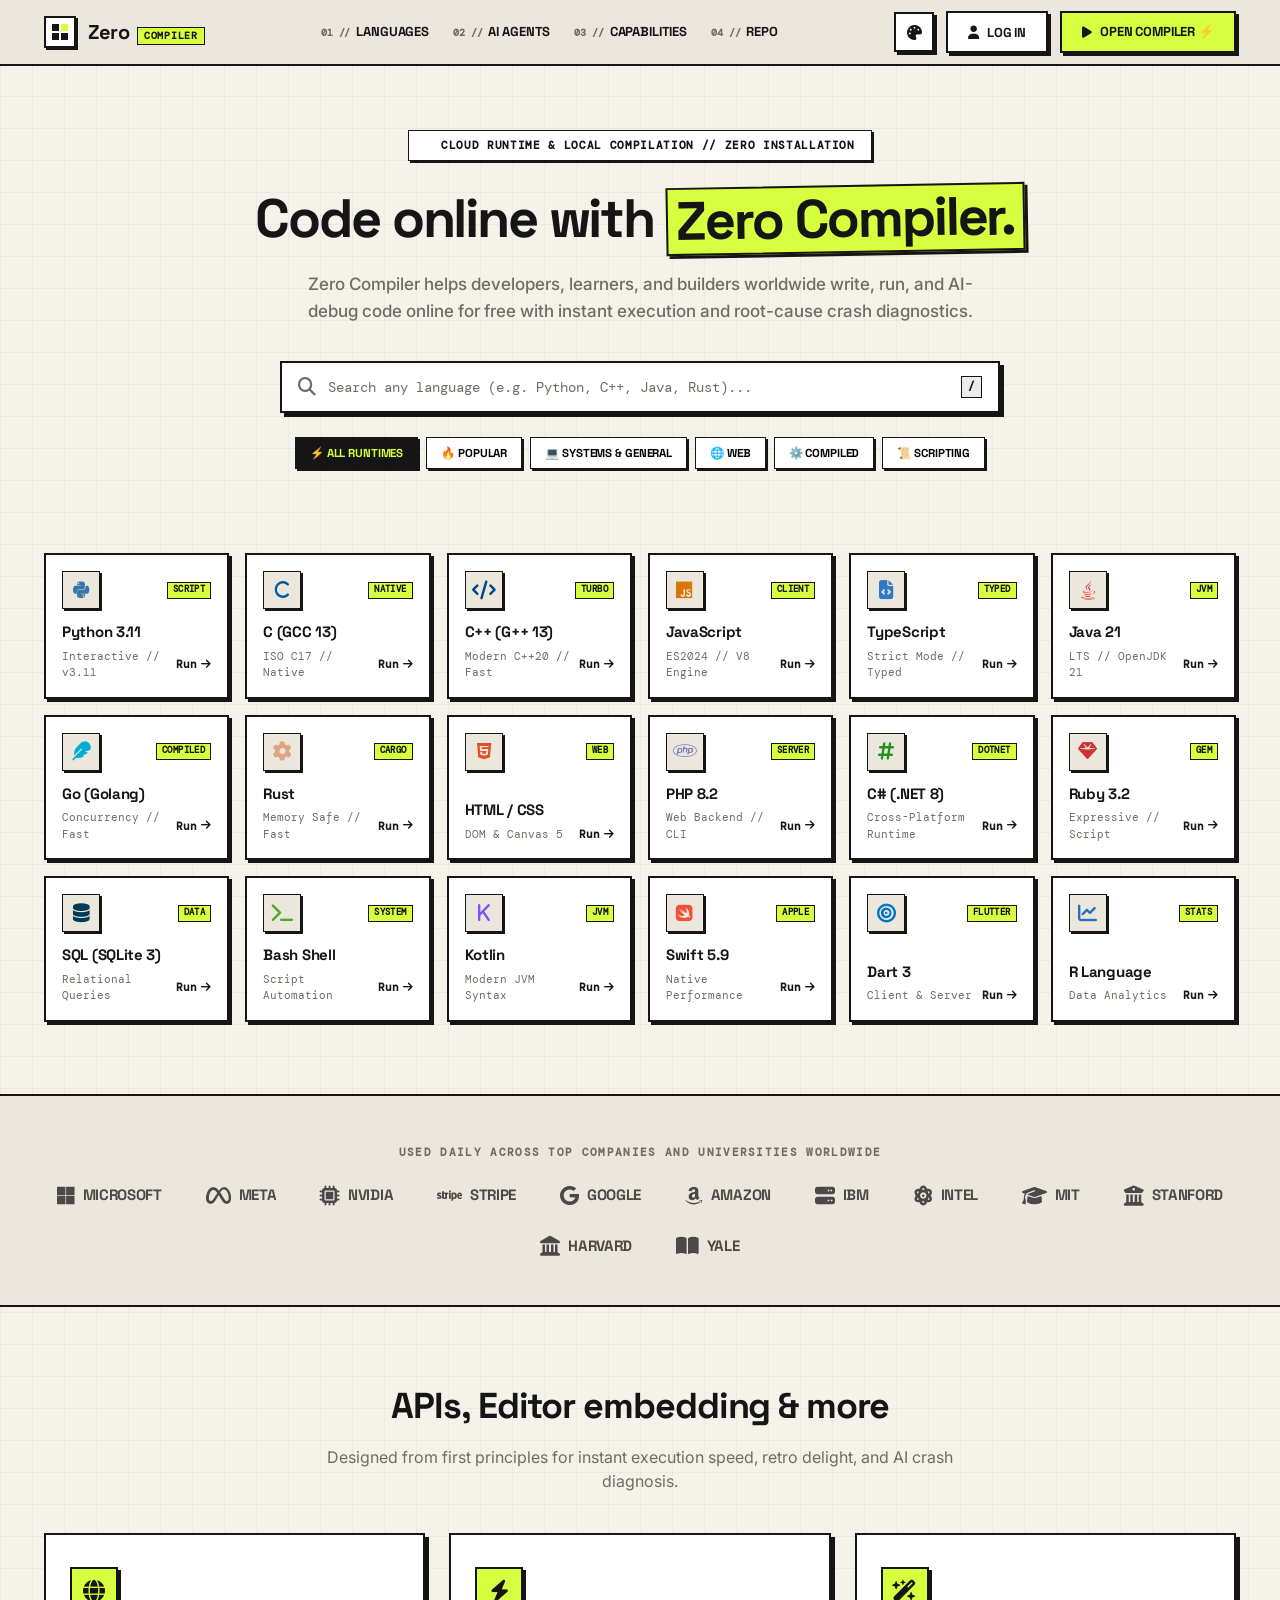
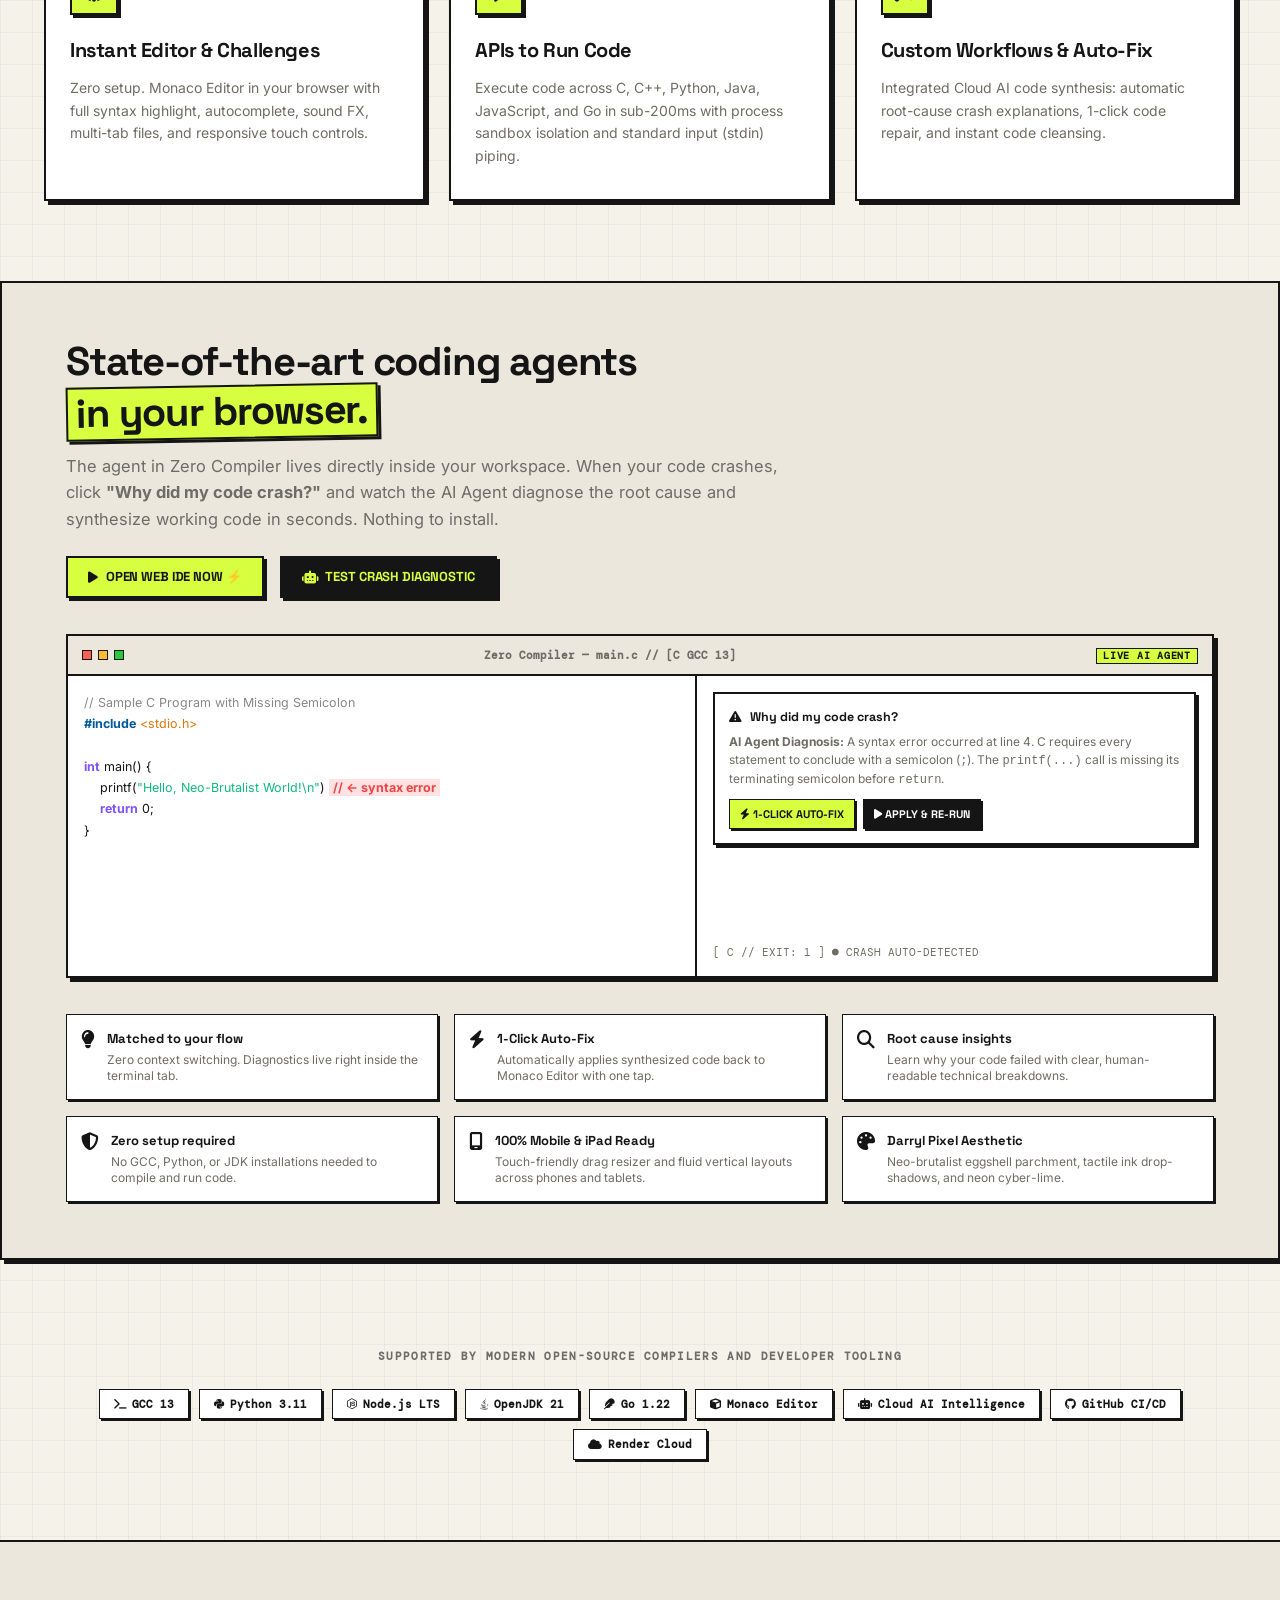
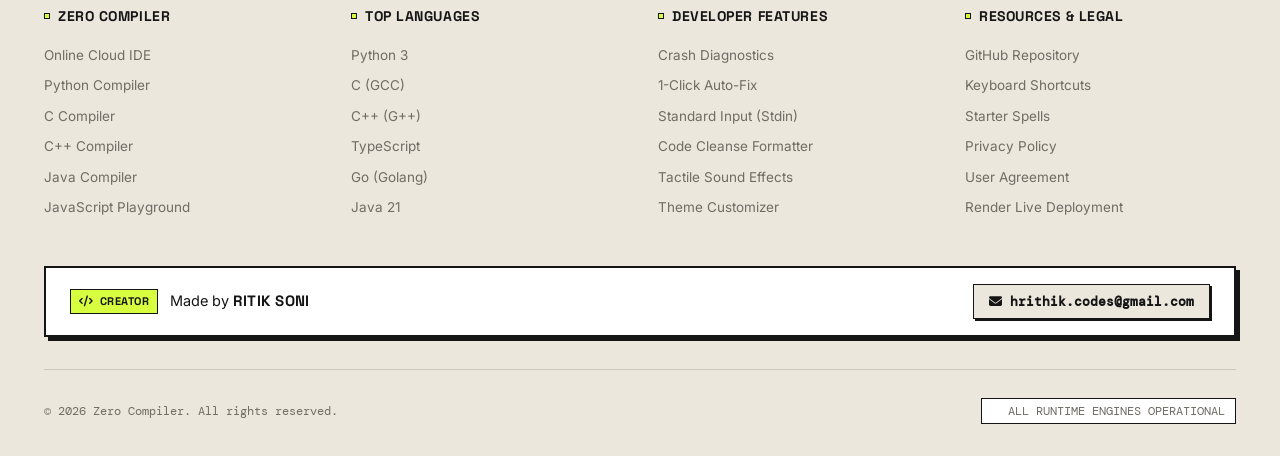
==== compiler/index.html @ 2196b2fa "Add Auth0 integration and update Vercel API proxy routing" ====
<!DOCTYPE html>
<html lang="en" data-theme="darryl-cream">
<head>
    <meta charset="UTF-8">
    <meta name="viewport" content="width=device-width, initial-scale=1.0">
    <title>Zero Compiler — Code Online with Cloud IDE & AI Agents</title>
    <meta name="description" content="Write, compile, run, and AI-debug code online for free with Zero Compiler. Supports Python, C, C++, JavaScript, Java, Go, Rust, and more.">
    <!-- Google Fonts: Space Grotesk, Inter, DM Mono, JetBrains Mono -->
    <link rel="preconnect" href="https://fonts.googleapis.com">
    <link rel="preconnect" href="https://fonts.gstatic.com" crossorigin>
    <link href="https://fonts.googleapis.com/css2?family=Space+Grotesk:wght@500;600;700;800&family=Inter:wght@400;500;600;700&family=DM+Mono:wght@400;500;700&family=JetBrains+Mono:wght@400;500;600&display=swap" rel="stylesheet">
    <!-- Font Awesome Icons -->
    <link rel="stylesheet" href="https://cdnjs.cloudflare.com/ajax/libs/font-awesome/6.5.1/css/all.min.css">
    <link rel="stylesheet" href="style.css?v=3.6.0">
    <link rel="stylesheet" href="home.css?v=3.6.0">
    <script src="theme.js"></script>
    <!-- Cloudflare Turnstile CAPTCHA (Free, Privacy-Preserving Bot Protection) -->
    <script src="https://challenges.cloudflare.com/turnstile/v0/api.js" async defer></script>
    <!-- Official Google Identity Services (Detects active browser Google session) -->
    <script src="https://accounts.google.com/gsi/client" async defer></script>
    <!-- Auth0 Single Page App SDK -->
    <script src="https://cdn.auth0.com/js/auth0-spa-js/2.1/auth0-spa-js.production.js"></script>
</head>
<body class="home-page">

    <!-- ===== TOP NAVIGATION ===== -->
    <nav class="home-nav">
        <div class="home-container nav-inner">
            <a href="/" class="nav-brand">
                <div class="pixel-brand-mark">
                    <span class="pixel-sq sq-1"></span>
                    <span class="pixel-sq sq-2"></span>
                    <span class="pixel-sq sq-3"></span>
                    <span class="pixel-sq sq-4"></span>
                </div>
                <div class="brand-text-group">
                    <span class="brand-title">Zero</span>
                    <span class="brand-badge">COMPILER</span>
                </div>
            </a>

            <ul class="nav-links">
                <li><a href="#languages" class="nav-link"><span class="nav-link-num">01 //</span> LANGUAGES</a></li>
                <li><a href="#agents" class="nav-link"><span class="nav-link-num">02 //</span> AI AGENTS</a></li>
                <li><a href="#features" class="nav-link"><span class="nav-link-num">03 //</span> CAPABILITIES</a></li>
                <li><a href="https://github.com/musculophillee/new-compiler" target="_blank" rel="noopener" class="nav-link"><span class="nav-link-num">04 //</span> REPO</a></li>
            </ul>

            <div class="nav-actions">
                <button class="pixel-btn btn-icon" id="btnThemeHome" title="Toggle Theme (Cream / Carbon)">
                    <i class="fa-solid fa-palette"></i>
                </button>
                <button class="pixel-btn btn-auth-home" id="btnOpenAuthHome" title="Log In / Sign Up">
                    <i class="fa-solid fa-user"></i>
                    <span>LOG IN</span>
                </button>
                <div class="auth-user-dropdown" id="homeUserDropdown" style="display: none;">
                    <button class="auth-user-badge" id="btnHomeUserMenu" title="User Profile" style="height: 42px;">
                        <span class="auth-user-avatar" id="homeUserAvatar"><i class="fa-solid fa-user"></i></span>
                        <span class="auth-user-name" id="homeUserName">Coder</span>
                        <i class="fa-solid fa-chevron-down auth-caret"></i>
                    </button>
                    <div class="arcade-dropdown-menu dropdown-right" id="homeUserDropdownMenu">
                        <div class="dropdown-header">03 // DEVELOPER ACCOUNT</div>
                        <div class="dropdown-item" id="homeProfileEmail" style="cursor: default; opacity: 0.85;">
                            <i class="fa-regular fa-envelope"></i>
                            <span id="homeUserEmailText" style="font-size: 11px;">user@example.com</span>
                        </div>
                        <div class="dropdown-item" id="btnHomeLogout" style="color: #ef4444; font-weight: 700;">
                            <i class="fa-solid fa-arrow-right-from-bracket"></i>
                            <span>LOG OUT</span>
                        </div>
                    </div>
                </div>
                <a href="/editor.html" class="pixel-btn btn-primary-neon">
                    <i class="fa-solid fa-play"></i>
                    <span>OPEN COMPILER ⚡</span>
                </a>
            </div>
        </div>
    </nav>

    <!-- ===== HERO SECTION ===== -->
    <header class="home-hero">
        <div class="home-container">
            <div class="hero-pill-badge">
                <span class="pulse-dot-green"></span>
                <span>CLOUD RUNTIME & LOCAL COMPILATION // ZERO INSTALLATION</span>
            </div>

            <h1 class="hero-h1">
                Code online with <span class="neon-highlight">Zero Compiler.</span>
            </h1>

            <p class="hero-subtitle">
                Zero Compiler helps developers, learners, and builders worldwide write, run, and AI-debug code online for free with instant execution and root-cause crash diagnostics.
            </p>

            <!-- Search Bar -->
            <div class="hero-search-wrapper">
                <div class="hero-search-bar">
                    <i class="fa-solid fa-magnifying-glass hero-search-icon"></i>
                    <input type="text" class="hero-search-input" id="heroSearchInput" placeholder="Search any language (e.g. Python, C++, Java, Rust)..." autocomplete="off" spellcheck="false">
                    <span class="search-shortcut">/</span>
                </div>
            </div>

            <!-- Category Filter Chips -->
            <div class="hero-filter-chips">
                <button class="filter-chip active" data-category="all">⚡ All Runtimes</button>
                <button class="filter-chip" data-category="popular">🔥 Popular</button>
                <button class="filter-chip" data-category="programming">💻 Systems & General</button>
                <button class="filter-chip" data-category="web">🌐 Web</button>
                <button class="filter-chip" data-category="compiled">⚙️ Compiled</button>
                <button class="filter-chip" data-category="scripting">📜 Scripting</button>
            </div>
        </div>
    </header>

    <!-- ===== LANGUAGE GRID CARDS ===== -->
    <section class="lang-grid-section" id="languages">
        <div class="home-container">
            <div class="lang-grid" id="langGrid">
                
                <!-- Python -->
                <a href="/editor.html?lang=python" class="lang-card" data-name="python" data-lang="python" data-cat="popular programming scripting">
                    <div class="lang-card-header">
                        <div class="lang-card-icon" style="color: #3776ab;"><i class="fab fa-python"></i></div>
                        <span class="lang-card-badge">SCRIPT</span>
                    </div>
                    <div>
                        <div class="lang-card-name">Python 3.11</div>
                        <div class="lang-card-footer">
                            <span>Interactive // v3.11</span>
                            <span class="lang-launch-arrow">Run <i class="fa-solid fa-arrow-right"></i></span>
                        </div>
                    </div>
                </a>

                <!-- C -->
                <a href="/editor.html?lang=c" class="lang-card" data-name="c gcc native" data-lang="c" data-cat="popular programming compiled">
                    <div class="lang-card-header">
                        <div class="lang-card-icon" style="color: #00599c;"><i class="fa-solid fa-c"></i></div>
                        <span class="lang-card-badge">NATIVE</span>
                    </div>
                    <div>
                        <div class="lang-card-name">C (GCC 13)</div>
                        <div class="lang-card-footer">
                            <span>ISO C17 // Native</span>
                            <span class="lang-launch-arrow">Run <i class="fa-solid fa-arrow-right"></i></span>
                        </div>
                    </div>
                </a>

                <!-- C++ -->
                <a href="/editor.html?lang=cpp" class="lang-card" data-name="c++ cpp g++" data-lang="cpp" data-cat="popular programming compiled">
                    <div class="lang-card-header">
                        <div class="lang-card-icon" style="color: #004482;"><i class="fa-solid fa-code"></i></div>
                        <span class="lang-card-badge">TURBO</span>
                    </div>
                    <div>
                        <div class="lang-card-name">C++ (G++ 13)</div>
                        <div class="lang-card-footer">
                            <span>Modern C++20 // Fast</span>
                            <span class="lang-launch-arrow">Run <i class="fa-solid fa-arrow-right"></i></span>
                        </div>
                    </div>
                </a>

                <!-- JavaScript -->
                <a href="/editor.html?lang=javascript" class="lang-card" data-name="javascript js node web" data-lang="javascript" data-cat="popular web scripting">
                    <div class="lang-card-header">
                        <div class="lang-card-icon" style="color: #d97706;"><i class="fab fa-js"></i></div>
                        <span class="lang-card-badge">CLIENT</span>
                    </div>
                    <div>
                        <div class="lang-card-name">JavaScript</div>
                        <div class="lang-card-footer">
                            <span>ES2024 // V8 Engine</span>
                            <span class="lang-launch-arrow">Run <i class="fa-solid fa-arrow-right"></i></span>
                        </div>
                    </div>
                </a>

                <!-- TypeScript -->
                <a href="/editor.html?lang=typescript" class="lang-card" data-name="typescript ts web" data-lang="typescript" data-cat="popular web compiled">
                    <div class="lang-card-header">
                        <div class="lang-card-icon" style="color: #3178c6;"><i class="fa-solid fa-file-code"></i></div>
                        <span class="lang-card-badge">TYPED</span>
                    </div>
                    <div>
                        <div class="lang-card-name">TypeScript</div>
                        <div class="lang-card-footer">
                            <span>Strict Mode // Typed</span>
                            <span class="lang-launch-arrow">Run <i class="fa-solid fa-arrow-right"></i></span>
                        </div>
                    </div>
                </a>

                <!-- Java -->
                <a href="/editor.html?lang=java" class="lang-card" data-name="java jvm openjdk" data-lang="java" data-cat="popular programming compiled">
                    <div class="lang-card-header">
                        <div class="lang-card-icon" style="color: #ea2d2e;"><i class="fab fa-java"></i></div>
                        <span class="lang-card-badge">JVM</span>
                    </div>
                    <div>
                        <div class="lang-card-name">Java 21</div>
                        <div class="lang-card-footer">
                            <span>LTS // OpenJDK 21</span>
                            <span class="lang-launch-arrow">Run <i class="fa-solid fa-arrow-right"></i></span>
                        </div>
                    </div>
                </a>

                <!-- Go -->
                <a href="/editor.html?lang=go" class="lang-card" data-name="go golang" data-lang="go" data-cat="popular programming compiled">
                    <div class="lang-card-header">
                        <div class="lang-card-icon" style="color: #00add8;"><i class="fa-solid fa-feather"></i></div>
                        <span class="lang-card-badge">COMPILED</span>
                    </div>
                    <div>
                        <div class="lang-card-name">Go (Golang)</div>
                        <div class="lang-card-footer">
                            <span>Concurrency // Fast</span>
                            <span class="lang-launch-arrow">Run <i class="fa-solid fa-arrow-right"></i></span>
                        </div>
                    </div>
                </a>

                <!-- Rust -->
                <a href="/editor.html?lang=c" class="lang-card" data-name="rust cargo memory" data-lang="c" data-cat="programming compiled">
                    <div class="lang-card-header">
                        <div class="lang-card-icon" style="color: #dea584;"><i class="fa-solid fa-gear"></i></div>
                        <span class="lang-card-badge">CARGO</span>
                    </div>
                    <div>
                        <div class="lang-card-name">Rust</div>
                        <div class="lang-card-footer">
                            <span>Memory Safe // Fast</span>
                            <span class="lang-launch-arrow">Run <i class="fa-solid fa-arrow-right"></i></span>
                        </div>
                    </div>
                </a>

                <!-- HTML5 / CSS -->
                <a href="/editor.html?lang=javascript" class="lang-card" data-name="html css web frontend" data-lang="javascript" data-cat="web">
                    <div class="lang-card-header">
                        <div class="lang-card-icon" style="color: #e34f26;"><i class="fab fa-html5"></i></div>
                        <span class="lang-card-badge">WEB</span>
                    </div>
                    <div>
                        <div class="lang-card-name">HTML / CSS</div>
                        <div class="lang-card-footer">
                            <span>DOM & Canvas 5</span>
                            <span class="lang-launch-arrow">Run <i class="fa-solid fa-arrow-right"></i></span>
                        </div>
                    </div>
                </a>

                <!-- PHP -->
                <a href="/editor.html?lang=python" class="lang-card" data-name="php backend server" data-lang="python" data-cat="web scripting">
                    <div class="lang-card-header">
                        <div class="lang-card-icon" style="color: #777bb4;"><i class="fab fa-php"></i></div>
                        <span class="lang-card-badge">SERVER</span>
                    </div>
                    <div>
                        <div class="lang-card-name">PHP 8.2</div>
                        <div class="lang-card-footer">
                            <span>Web Backend // CLI</span>
                            <span class="lang-launch-arrow">Run <i class="fa-solid fa-arrow-right"></i></span>
                        </div>
                    </div>
                </a>

                <!-- C# -->
                <a href="/editor.html?lang=java" class="lang-card" data-name="c# csharp dotnet .net" data-lang="java" data-cat="programming compiled">
                    <div class="lang-card-header">
                        <div class="lang-card-icon" style="color: #239120;"><i class="fa-solid fa-hashtag"></i></div>
                        <span class="lang-card-badge">DOTNET</span>
                    </div>
                    <div>
                        <div class="lang-card-name">C# (.NET 8)</div>
                        <div class="lang-card-footer">
                            <span>Cross-Platform Runtime</span>
                            <span class="lang-launch-arrow">Run <i class="fa-solid fa-arrow-right"></i></span>
                        </div>
                    </div>
                </a>

                <!-- Ruby -->
                <a href="/editor.html?lang=python" class="lang-card" data-name="ruby rails" data-lang="python" data-cat="scripting">
                    <div class="lang-card-header">
                        <div class="lang-card-icon" style="color: #cc342d;"><i class="fa-solid fa-gem"></i></div>
                        <span class="lang-card-badge">GEM</span>
                    </div>
                    <div>
                        <div class="lang-card-name">Ruby 3.2</div>
                        <div class="lang-card-footer">
                            <span>Expressive // Script</span>
                            <span class="lang-launch-arrow">Run <i class="fa-solid fa-arrow-right"></i></span>
                        </div>
                    </div>
                </a>

                <!-- SQL -->
                <a href="/editor.html?lang=python" class="lang-card" data-name="sql sqlite database query" data-lang="python" data-cat="programming">
                    <div class="lang-card-header">
                        <div class="lang-card-icon" style="color: #003b57;"><i class="fa-solid fa-database"></i></div>
                        <span class="lang-card-badge">DATA</span>
                    </div>
                    <div>
                        <div class="lang-card-name">SQL (SQLite 3)</div>
                        <div class="lang-card-footer">
                            <span>Relational Queries</span>
                            <span class="lang-launch-arrow">Run <i class="fa-solid fa-arrow-right"></i></span>
                        </div>
                    </div>
                </a>

                <!-- Bash / Shell -->
                <a href="/editor.html?lang=python" class="lang-card" data-name="bash sh shell terminal" data-lang="python" data-cat="scripting">
                    <div class="lang-card-header">
                        <div class="lang-card-icon" style="color: #4eaa25;"><i class="fa-solid fa-terminal"></i></div>
                        <span class="lang-card-badge">SYSTEM</span>
                    </div>
                    <div>
                        <div class="lang-card-name">Bash Shell</div>
                        <div class="lang-card-footer">
                            <span>Script Automation</span>
                            <span class="lang-launch-arrow">Run <i class="fa-solid fa-arrow-right"></i></span>
                        </div>
                    </div>
                </a>

                <!-- Kotlin -->
                <a href="/editor.html?lang=java" class="lang-card" data-name="kotlin android" data-lang="java" data-cat="compiled">
                    <div class="lang-card-header">
                        <div class="lang-card-icon" style="color: #7f52ff;"><i class="fa-solid fa-k"></i></div>
                        <span class="lang-card-badge">JVM</span>
                    </div>
                    <div>
                        <div class="lang-card-name">Kotlin</div>
                        <div class="lang-card-footer">
                            <span>Modern JVM Syntax</span>
                            <span class="lang-launch-arrow">Run <i class="fa-solid fa-arrow-right"></i></span>
                        </div>
                    </div>
                </a>

                <!-- Swift -->
                <a href="/editor.html?lang=c" class="lang-card" data-name="swift apple ios" data-lang="c" data-cat="compiled">
                    <div class="lang-card-header">
                        <div class="lang-card-icon" style="color: #f05138;"><i class="fab fa-swift"></i></div>
                        <span class="lang-card-badge">APPLE</span>
                    </div>
                    <div>
                        <div class="lang-card-name">Swift 5.9</div>
                        <div class="lang-card-footer">
                            <span>Native Performance</span>
                            <span class="lang-launch-arrow">Run <i class="fa-solid fa-arrow-right"></i></span>
                        </div>
                    </div>
                </a>

                <!-- Dart -->
                <a href="/editor.html?lang=javascript" class="lang-card" data-name="dart flutter" data-lang="javascript" data-cat="web">
                    <div class="lang-card-header">
                        <div class="lang-card-icon" style="color: #0175c2;"><i class="fa-solid fa-bullseye"></i></div>
                        <span class="lang-card-badge">FLUTTER</span>
                    </div>
                    <div>
                        <div class="lang-card-name">Dart 3</div>
                        <div class="lang-card-footer">
                            <span>Client & Server</span>
                            <span class="lang-launch-arrow">Run <i class="fa-solid fa-arrow-right"></i></span>
                        </div>
                    </div>
                </a>

                <!-- R -->
                <a href="/editor.html?lang=python" class="lang-card" data-name="r statistics data science" data-lang="python" data-cat="scripting">
                    <div class="lang-card-header">
                        <div class="lang-card-icon" style="color: #276dc3;"><i class="fa-solid fa-chart-line"></i></div>
                        <span class="lang-card-badge">STATS</span>
                    </div>
                    <div>
                        <div class="lang-card-name">R Language</div>
                        <div class="lang-card-footer">
                            <span>Data Analytics</span>
                            <span class="lang-launch-arrow">Run <i class="fa-solid fa-arrow-right"></i></span>
                        </div>
                    </div>
                </a>

            </div>
        </div>
    </section>

    <!-- ===== TRUSTED BY TOP COMPANIES & UNIVERSITIES ===== -->
    <section class="trusted-section">
        <div class="home-container">
            <div class="section-label">Used daily across top companies and universities worldwide</div>
            <div class="trusted-grid">
                <div class="trusted-logo"><i class="fab fa-microsoft"></i> MICROSOFT</div>
                <div class="trusted-logo"><i class="fab fa-meta"></i> META</div>
                <div class="trusted-logo"><i class="fa-solid fa-microchip"></i> NVIDIA</div>
                <div class="trusted-logo"><i class="fab fa-stripe"></i> STRIPE</div>
                <div class="trusted-logo"><i class="fab fa-google"></i> GOOGLE</div>
                <div class="trusted-logo"><i class="fab fa-amazon"></i> AMAZON</div>
                <div class="trusted-logo"><i class="fa-solid fa-server"></i> IBM</div>
                <div class="trusted-logo"><i class="fa-solid fa-atom"></i> INTEL</div>
                <div class="trusted-logo"><i class="fa-solid fa-graduation-cap"></i> MIT</div>
                <div class="trusted-logo"><i class="fa-solid fa-university"></i> STANFORD</div>
                <div class="trusted-logo"><i class="fa-solid fa-landmark"></i> HARVARD</div>
                <div class="trusted-logo"><i class="fa-solid fa-book-open"></i> YALE</div>
            </div>
        </div>
    </section>

    <!-- ===== APIS & CORE CAPABILITIES ===== -->
    <section class="features-section" id="features">
        <div class="home-container">
            <div class="section-header">
                <h2 class="section-title">APIs, Editor embedding & more</h2>
                <p class="section-desc">Designed from first principles for instant execution speed, retro delight, and AI crash diagnosis.</p>
            </div>

            <div class="features-grid">
                <div class="feature-card">
                    <div class="feature-icon-badge"><i class="fa-solid fa-globe"></i></div>
                    <h3 class="feature-title">Instant Editor & Challenges</h3>
                    <p class="feature-text">Zero setup. Monaco Editor in your browser with full syntax highlight, autocomplete, sound FX, multi-tab files, and responsive touch controls.</p>
                </div>

                <div class="feature-card">
                    <div class="feature-icon-badge"><i class="fa-solid fa-bolt"></i></div>
                    <h3 class="feature-title">APIs to Run Code</h3>
                    <p class="feature-text">Execute code across C, C++, Python, Java, JavaScript, and Go in sub-200ms with process sandbox isolation and standard input (stdin) piping.</p>
                </div>

                <div class="feature-card">
                    <div class="feature-icon-badge"><i class="fa-solid fa-wand-magic-sparkles"></i></div>
                    <h3 class="feature-title">Custom Workflows & Auto-Fix</h3>
                    <p class="feature-text">Integrated Cloud AI code synthesis: automatic root-cause crash explanations, 1-click code repair, and instant code cleansing.</p>
                </div>
            </div>
        </div>
    </section>

    <!-- ===== STATE-OF-THE-ART CODING AGENTS SHOWCASE ===== -->
    <section class="agent-showcase-section" id="agents">
        <div class="home-container">
            <div class="agent-showcase-header">
                <h2 class="agent-showcase-title">
                    State-of-the-art coding agents <br>
                    <span class="neon-highlight">in your browser.</span>
                </h2>
                <p class="agent-showcase-desc">
                    The agent in Zero Compiler lives directly inside your workspace. When your code crashes, click <strong>"Why did my code crash?"</strong> and watch the AI Agent diagnose the root cause and synthesize working code in seconds. Nothing to install.
                </p>

                <div class="agent-cta-row">
                    <a href="/editor.html" class="pixel-btn btn-primary-neon">
                        <i class="fa-solid fa-play"></i>
                        <span>OPEN WEB IDE NOW ⚡</span>
                    </a>
                    <a href="/editor.html?lang=c" class="pixel-btn btn-solid-ink">
                        <i class="fa-solid fa-robot"></i>
                        <span>TEST CRASH DIAGNOSTIC</span>
                    </a>
                </div>
            </div>

            <!-- Visual IDE Interactive Mockup -->
            <div class="mockup-ide-frame">
                <div class="mockup-ide-header">
                    <div class="mockup-dots">
                        <span class="mockup-dot dot-red"></span>
                        <span class="mockup-dot dot-yellow"></span>
                        <span class="mockup-dot dot-green"></span>
                    </div>
                    <div class="mockup-title-bar">Zero Compiler — main.c // [C GCC 13]</div>
                    <div><span class="brand-badge">LIVE AI AGENT</span></div>
                </div>
                <div class="mockup-ide-body">
                    <div class="mockup-code-pane">
                        <span style="color:#888;">// Sample C Program with Missing Semicolon</span><br>
                        <span style="color:#00599c;font-weight:700;">#include</span> <span style="color:#d97706;">&lt;stdio.h&gt;</span><br><br>
                        <span style="color:#7f52ff;font-weight:700;">int</span> main() {<br>
                        &nbsp;&nbsp;&nbsp;&nbsp;printf(<span style="color:#10b981;">"Hello, Neo-Brutalist World!\n"</span>) <span style="background:#fee2e2;color:#ef4444;padding:1px 4px;font-weight:700;">// &lt;- syntax error</span><br>
                        &nbsp;&nbsp;&nbsp;&nbsp;<span style="color:#7f52ff;font-weight:700;">return</span> 0;<br>
                        }
                    </div>
                    <div class="mockup-terminal-pane">
                        <div class="mockup-diag-card">
                            <div class="mockup-diag-header">
                                <i class="fa-solid fa-triangle-exclamation"></i>
                                <span>Why did my code crash?</span>
                            </div>
                            <p class="mockup-diag-text">
                                <strong>AI Agent Diagnosis:</strong> A syntax error occurred at line 4. C requires every statement to conclude with a semicolon (<code>;</code>). The <code>printf(...)</code> call is missing its terminating semicolon before <code>return</code>.
                            </p>
                            <div class="mockup-btn-row">
                                <button class="mockup-btn" onclick="window.location.href='/editor.html?lang=c'"><i class="fa-solid fa-bolt"></i> 1-CLICK AUTO-FIX</button>
                                <button class="mockup-btn" style="background:#151515;color:#fff;" onclick="window.location.href='/editor.html?lang=c'"><i class="fa-solid fa-play"></i> APPLY & RE-RUN</button>
                            </div>
                        </div>
                        <div style="font-family:var(--font-mono);font-size:11px;color:var(--color-fg-muted);">
                            <span>[ C // EXIT: 1 ] ● CRASH AUTO-DETECTED</span>
                        </div>
                    </div>
                </div>
            </div>

            <!-- 6 Mini Spec Badges -->
            <div class="agent-specs-grid">
                <div class="spec-badge-card">
                    <i class="fa-solid fa-lightbulb spec-badge-icon"></i>
                    <div>
                        <div class="spec-badge-title">Matched to your flow</div>
                        <div class="spec-badge-desc">Zero context switching. Diagnostics live right inside the terminal tab.</div>
                    </div>
                </div>

                <div class="spec-badge-card">
                    <i class="fa-solid fa-bolt spec-badge-icon"></i>
                    <div>
                        <div class="spec-badge-title">1-Click Auto-Fix</div>
                        <div class="spec-badge-desc">Automatically applies synthesized code back to Monaco Editor with one tap.</div>
                    </div>
                </div>

                <div class="spec-badge-card">
                    <i class="fa-solid fa-magnifying-glass spec-badge-icon"></i>
                    <div>
                        <div class="spec-badge-title">Root cause insights</div>
                        <div class="spec-badge-desc">Learn why your code failed with clear, human-readable technical breakdowns.</div>
                    </div>
                </div>

                <div class="spec-badge-card">
                    <i class="fa-solid fa-shield-halved spec-badge-icon"></i>
                    <div>
                        <div class="spec-badge-title">Zero setup required</div>
                        <div class="spec-badge-desc">No GCC, Python, or JDK installations needed to compile and run code.</div>
                    </div>
                </div>

                <div class="spec-badge-card">
                    <i class="fa-solid fa-mobile-screen spec-badge-icon"></i>
                    <div>
                        <div class="spec-badge-title">100% Mobile & iPad Ready</div>
                        <div class="spec-badge-desc">Touch-friendly drag resizer and fluid vertical layouts across phones and tablets.</div>
                    </div>
                </div>

                <div class="spec-badge-card">
                    <i class="fa-solid fa-palette spec-badge-icon"></i>
                    <div>
                        <div class="spec-badge-title">Darryl Pixel Aesthetic</div>
                        <div class="spec-badge-desc">Neo-brutalist eggshell parchment, tactile ink drop-shadows, and neon cyber-lime.</div>
                    </div>
                </div>
            </div>

        </div>
    </section>

    <!-- ===== GLOBAL COMMUNITY & TECH ECOSYSTEM ===== -->
    <section class="ecosystem-band">
        <div class="home-container">
            <div class="section-label">Supported by modern open-source compilers and developer tooling</div>
            <div class="ecosystem-chips">
                <span class="eco-chip"><i class="fa-solid fa-terminal"></i> GCC 13</span>
                <span class="eco-chip"><i class="fab fa-python"></i> Python 3.11</span>
                <span class="eco-chip"><i class="fab fa-node-js"></i> Node.js LTS</span>
                <span class="eco-chip"><i class="fab fa-java"></i> OpenJDK 21</span>
                <span class="eco-chip"><i class="fa-solid fa-feather"></i> Go 1.22</span>
                <span class="eco-chip"><i class="fa-solid fa-cube"></i> Monaco Editor</span>
                <span class="eco-chip"><i class="fa-solid fa-robot"></i> Cloud AI Intelligence</span>
                <span class="eco-chip"><i class="fab fa-github"></i> GitHub CI/CD</span>
                <span class="eco-chip"><i class="fa-solid fa-cloud"></i> Render Cloud</span>
            </div>
        </div>
    </section>

    <!-- ===== MEGA FOOTER ===== -->
    <footer class="home-footer">
        <div class="home-container">
            <div class="footer-grid">
                <div>
                    <div class="footer-col-title">Zero Compiler</div>
                    <ul class="footer-links">
                        <li><a href="/editor.html">Online Cloud IDE</a></li>
                        <li><a href="/editor.html?lang=python">Python Compiler</a></li>
                        <li><a href="/editor.html?lang=c">C Compiler</a></li>
                        <li><a href="/editor.html?lang=cpp">C++ Compiler</a></li>
                        <li><a href="/editor.html?lang=java">Java Compiler</a></li>
                        <li><a href="/editor.html?lang=javascript">JavaScript Playground</a></li>
                    </ul>
                </div>

                <div>
                    <div class="footer-col-title">Top Languages</div>
                    <ul class="footer-links">
                        <li><a href="/editor.html?lang=python">Python 3</a></li>
                        <li><a href="/editor.html?lang=c">C (GCC)</a></li>
                        <li><a href="/editor.html?lang=cpp">C++ (G++)</a></li>
                        <li><a href="/editor.html?lang=typescript">TypeScript</a></li>
                        <li><a href="/editor.html?lang=go">Go (Golang)</a></li>
                        <li><a href="/editor.html?lang=java">Java 21</a></li>
                    </ul>
                </div>

                <div>
                    <div class="footer-col-title">Developer Features</div>
                    <ul class="footer-links">
                        <li><a href="/editor.html">Crash Diagnostics</a></li>
                        <li><a href="/editor.html">1-Click Auto-Fix</a></li>
                        <li><a href="/editor.html">Standard Input (Stdin)</a></li>
                        <li><a href="/editor.html">Code Cleanse Formatter</a></li>
                        <li><a href="/editor.html">Tactile Sound Effects</a></li>
                        <li><a href="/editor.html">Theme Customizer</a></li>
                    </ul>
                </div>

                <div>
                    <div class="footer-col-title">Resources & Legal</div>
                    <ul class="footer-links">
                        <li><a href="https://github.com/musculophillee/new-compiler" target="_blank" rel="noopener">GitHub Repository</a></li>
                        <li><a href="/editor.html">Keyboard Shortcuts</a></li>
                        <li><a href="/editor.html">Starter Spells</a></li>
                        <li><a href="#" id="homeLinkPrivacy">Privacy Policy</a></li>
                        <li><a href="#" id="homeLinkTerms">User Agreement</a></li>
                        <li><a href="https://new-compiler.onrender.com" target="_blank">Render Live Deployment</a></li>
                    </ul>
                </div>
            </div>

            <!-- Creator & Contact Box -->
            <div class="creator-box">
                <div class="creator-box-left">
                    <span class="creator-badge-tag"><i class="fa-solid fa-code"></i> CREATOR</span>
                    <span class="creator-name">Made by <strong>RITIK SONI</strong></span>
                </div>
                <a href="mailto:hrithik.codes@gmail.com" class="creator-email-link">
                    <i class="fa-solid fa-envelope"></i> hrithik.codes@gmail.com
                </a>
            </div>

            <div class="footer-bottom-bar">
                <div>
                    © 2026 Zero Compiler. All rights reserved.
                </div>
                <div class="footer-status-pill">
                    <span class="pulse-dot-green"></span>
                    <span>ALL RUNTIME ENGINES OPERATIONAL</span>
                </div>
            </div>
        </div>
    </footer>

    <!-- Zero Compiler Neo-Brutalist Authentication Modal -->
    <div class="retro-modal-overlay" id="modalAuth">
        <div class="retro-modal-box neo-auth-box">
            <div class="modal-header">
                <div class="auth-header-title">
                    <span class="pixel-brand-mark">
                        <span class="pixel-sq sq-1"></span>
                        <span class="pixel-sq sq-2"></span>
                        <span class="pixel-sq sq-3"></span>
                        <span class="pixel-sq sq-4"></span>
                    </span>
                    <h3>03 // DEVELOPER ACCESS & AI UNLOCK</h3>
                </div>
                <button class="modal-close" data-close="modalAuth" title="Close"><i class="fa-solid fa-xmark"></i></button>
            </div>
            <div class="modal-body neo-auth-body">
                <div class="auth-banner-compact">
                    <span class="auth-banner-badge"><i class="fa-solid fa-bolt"></i> AI ACCESS</span>
                    <span class="auth-banner-subtext">Sign in to unlock <strong>Why Did My Code Crash?</strong> & <strong>1-Click Auto-Fix</strong></span>
                </div>

                <!-- Main Auth View: Privy.io Powered Authentication -->
                <div id="authMainContainer" class="privy-auth-container">
                    <!-- Dynamic Alert Banner -->
                    <div class="neo-auth-alert" id="authAlertBanner" style="display: none;"></div>

                    <!-- Privy Passwordless Email Entry -->
                    <form class="privy-email-form" id="formPrivyEmail">
                        <label for="privyEmailInput" class="privy-field-label">
                            <i class="fa-solid fa-envelope"></i> EMAIL ADDRESS
                        </label>
                        <div class="privy-email-input-group">
                            <input type="email" id="privyEmailInput" class="privy-input" placeholder="Enter your email to continue..." autocomplete="email" required>
                            <button type="submit" class="arcade-btn btn-privy-submit" id="btnSubmitPrivyEmail">
                                <span>CONTINUE</span>
                                <i class="fa-solid fa-arrow-right"></i>
                            </button>
                        </div>
                    </form>

                    <!-- Privy Divider -->
                    <div class="privy-divider">
                        <span>OR CONNECT INSTANTLY</span>
                    </div>

                    <!-- 1-Click Privy Web3 & Social Buttons -->
                    <div class="privy-social-stack">
                        <button type="button" class="arcade-btn privy-btn btn-auth0" id="btnAuth0LoginHome" title="Continue with Auth0 / Okta">
                            <svg class="privy-icon" viewBox="0 0 32 32" width="18" height="18" fill="none">
                                <path d="M16 2.5L5.5 6.4v8.8c0 7.3 4.5 14.1 10.5 16.3 6-2.2 10.5-9 10.5-16.3V6.4L16 2.5z" fill="#EB5424"/>
                                <path d="M16 7l6.5 2.4v5.5c0 4.6-2.8 8.8-6.5 10.2V7z" fill="#FFFFFF" fill-opacity="0.9"/>
                            </svg>
                            <span id="textAuth0LoginHome">CONTINUE WITH AUTH0 / OKTA</span>
                        </button>
                        <button type="button" class="arcade-btn privy-btn btn-privy-google" id="btnPrivyGoogle" title="Continue with Google">
                            <svg class="privy-icon" viewBox="0 0 24 24" width="18" height="18">
                                <path fill="#4285F4" d="M22.56 12.25c0-.78-.07-1.53-.2-2.25H12v4.26h5.92c-.26 1.37-1.04 2.53-2.21 3.31v2.77h3.57c2.08-1.92 3.28-4.74 3.28-8.09z"/>
                                <path fill="#34A853" d="M12 23c2.97 0 5.46-.98 7.28-2.66l-3.57-2.77c-.98.66-2.23 1.06-3.71 1.06-2.86 0-5.29-1.93-6.16-4.53H2.18v2.84C3.99 20.53 7.7 23 12 23z"/>
                                <path fill="#FBBC05" d="M5.84 14.09c-.22-.66-.35-1.36-.35-2.09s.13-1.43.35-2.09V7.06H2.18C1.43 8.55 1 10.22 1 12s.43 3.45 1.18 4.94l2.85-2.22.81-.63z"/>
                                <path fill="#EA4335" d="M12 5.38c1.62 0 3.06.56 4.21 1.64l3.15-3.15C17.45 2.09 14.97 1 12 1 7.7 1 3.99 3.47 2.18 7.06l3.66 2.84c.87-2.6 3.3-4.52 6.16-4.52z"/>
                            </svg>
                            <span id="textPrivyGoogle">CONTINUE WITH GOOGLE</span>
                        </button>
                        <button type="button" class="arcade-btn privy-btn btn-privy-github" id="btnPrivyGithub" title="Continue with GitHub">
                            <i class="fa-brands fa-github privy-icon"></i>
                            <span id="textPrivyGithub">CONTINUE WITH GITHUB</span>
                        </button>
                        <button type="button" class="arcade-btn privy-btn btn-privy-wallet" id="btnPrivyWallet" title="Connect Web3 Wallet (MetaMask / Ethereum)">
                            <i class="fa-solid fa-wallet privy-icon"></i>
                            <span id="textPrivyWallet">CONNECT WEB3 WALLET</span>
                        </button>
                    </div>

                    <!-- Optional Privy App ID Configuration -->
                    <div class="privy-config-accordion">
                        <button type="button" class="btn-toggle-privy-config" id="btnTogglePrivyConfig">
                            <span><i class="fa-solid fa-gear"></i> Privy App Configuration (Optional)</span>
                            <i class="fa-solid fa-chevron-down" id="iconPrivyChevron"></i>
                        </button>
                        <div class="privy-config-drawer" id="privyConfigDrawer" style="display: none;">
                            <label for="inputPrivyAppId"><i class="fa-solid fa-key"></i> PRIVY APP ID</label>
                            <div class="privy-config-input-row">
                                <input type="text" id="inputPrivyAppId" class="privy-input" placeholder="e.g. clabc123... from dashboard.privy.io">
                                <button type="button" class="btn-save-privy-id" id="btnSavePrivyId">SAVE</button>
                            </div>
                            <span class="privy-config-hint">Get your free App ID at <a href="https://dashboard.privy.io" target="_blank" rel="noopener">dashboard.privy.io</a></span>
                        </div>
                    </div>

                    <!-- Protected by Privy.io Footer -->
                    <div class="privy-footer-badge">
                        <a href="https://privy.io" target="_blank" rel="noopener" class="privy-brand-link" title="Privy.io Authentication">
                            <i class="fa-solid fa-shield-halved"></i>
                            <span>Protected by <strong>Privy.io</strong> Web3 & Social Auth</span>
                        </a>
                    </div>
                </div>

                <div class="neo-auth-legal">
                    <span>By continuing, you agree to our</span>
                    <a href="#" id="linkOpenUserAgreement" class="neo-legal-link">User Agreement</a>
                    <span>and acknowledge that you understand the</span>
                    <a href="#" id="linkOpenPrivacyPolicy" class="neo-legal-link">Privacy Policy</a>.
                </div>
            </div>
        </div>
    </div>

    <!-- User Agreement Modal -->
    <div class="retro-modal-overlay" id="modalUserAgreement">
        <div class="retro-modal-box legal-modal-box">
            <div class="modal-header">
                <h3>📜 ZERO COMPILER USER AGREEMENT</h3>
                <button class="modal-close" data-close="modalUserAgreement"><i class="fa-solid fa-xmark"></i></button>
            </div>
            <div class="modal-body legal-modal-body">
                <p class="legal-intro">Last updated: September 2026. Welcome to Zero Compiler. By creating an account, running code, or accessing our services, you agree to abide by this User Agreement.</p>

                <div class="legal-section">
                    <h4>1. Code Ownership & Intellectual Property</h4>
                    <p>You retain 100% full ownership, copyright, and licensing rights to all source code, algorithms, logic, and solutions you write or compile within Zero Compiler. Zero Compiler does not claim ownership over any user code.</p>
                </div>

                <div class="legal-section">
                    <h4>2. Acceptable Use & Security Guidelines</h4>
                    <p>Zero Compiler runs user code in isolated runtime sandboxes. You agree NOT to:</p>
                    <ul>
                        <li>Execute malicious code, malware, worms, ransomware, or cryptomining bots.</li>
                        <li>Attempt network scans, port attacks, or denial-of-service against the host platform or external servers.</li>
                        <li>Attempt sandbox escape, privilege escalation, or unauthorized access to system resources.</li>
                    </ul>
                </div>

                <div class="legal-section">
                    <h4>3. AI Agent Diagnostics & Auto-Fix Disclaimer</h4>
                    <p>Our AI Assistant, "Why Did My Code Crash?", and 1-Click Auto-Fix tools use advanced large language models to diagnose compiler errors and synthesize solutions. While designed for high accuracy, AI-generated fixes are provided "as-is" without warranty. Users should review code suggestions before production deployment.</p>
                </div>

                <div class="legal-section">
                    <h4>4. Service Availability & Termination</h4>
                    <p>Zero Compiler is provided free of charge for educational, developmental, and professional coding. We reserve the right to limit or terminate access to accounts that violate sandbox security guidelines or abuse API rate limits.</p>
                </div>

                <div class="legal-footer-action">
                    <button class="arcade-btn modal-close-btn" data-close="modalUserAgreement">I Understand & Agree</button>
                </div>
            </div>
        </div>
    </div>

    <!-- Privacy Policy Modal -->
    <div class="retro-modal-overlay" id="modalPrivacyPolicy">
        <div class="retro-modal-box legal-modal-box">
            <div class="modal-header">
                <h3>🔒 ZERO COMPILER PRIVACY POLICY</h3>
                <button class="modal-close" data-close="modalPrivacyPolicy"><i class="fa-solid fa-xmark"></i></button>
            </div>
            <div class="modal-body legal-modal-body">
                <p class="legal-intro">Last updated: September 2026. Zero Compiler values developer privacy. This document outlines how your data is handled.</p>

                <div class="legal-section">
                    <h4>1. Information We Collect</h4>
                    <ul>
                        <li><strong>Account Details:</strong> If you sign in via Google, GitHub, or Email, we store your display name, email address, and avatar in your local session to identify you across visits.</li>
                        <li><strong>Code Execution Payloads:</strong> Source code sent via the "Run Code" command is processed in a temporary runtime container solely to return standard output and error streams. Code is not indexed or sold.</li>
                    </ul>
                </div>

                <div class="legal-section">
                    <h4>2. AI Processing Transparency</h4>
                    <p>When you use "Why did my code crash?" or "1-Click Auto-Fix", the compiler error snippet and relevant lines are transmitted securely via encrypted HTTPS to Google Gemini AI API solely for real-time error analysis. Your code is not used to train foundational AI models.</p>
                </div>

                <div class="legal-section">
                    <h4>3. Local Storage & Cookies</h4>
                    <p>Zero Compiler uses browser local storage (`localStorage`) to remember your editor preferences, theme selection, custom tab names, and active session tokens locally on your device without tracking cookies across external websites.</p>
                </div>

                <div class="legal-section">
                    <h4>4. Data Control & Deletion</h4>
                    <p>You have full control over your session. Clicking "Log Out" immediately purges your authentication session and cached credentials from your browser.</p>
                </div>

                <div class="legal-footer-action">
                    <button class="arcade-btn modal-close-btn" data-close="modalPrivacyPolicy">Close Privacy Policy</button>
                </div>
            </div>
        </div>
    </div>

    <!-- Toast Banner -->
    <div class="retro-toast" id="toast"></div>

    <!-- Client Script -->
    <script src="home.js?v=3.6.0"></script>
</body>
</html>
---- compiler/style.css ----
/* ==========================================================================
   DARRYL.SYSTEMS — NEO-BRUTALIST PIXEL COMPILER & IDE
   Aesthetic exactly matched to https://github.com/Darryl0001/my-portfolio-pixelated.git
   Featuring:
     • Warm Parchment Eggshell (#f5f2ea), Surface Tint (#ebe7dd), Pure Elevated White (#ffffff)
     • High-Impact Brutalist Ink (#151515) Borders (2px Solid)
     • Signature Electric Cyber-Lime (#d7ff3f) Accent
     • Mechanical Pixel Hard Shadows (3px 3px / 4px 4px / 6px 6px #151515)
     • 32px Geometric Blueprint Pixel Grid
     • Typography: Space Grotesk (Headers/Buttons), Inter (UI), DM Mono (Code/Badges)
   ========================================================================== */

/* ==========================================================================
   1. TOKENS & COLOR THEMES
   ========================================================================== */

:root,
[data-theme="darryl-cream"] {
    --font-display: 'Space Grotesk', -apple-system, BlinkMacSystemFont, sans-serif;
    --font-sans: 'Inter', -apple-system, BlinkMacSystemFont, sans-serif;
    --font-mono: 'DM Mono', 'JetBrains Mono', Consolas, monospace;

    /* ⚡ Signature Darryl Cream Palette */
    --color-bg-main: #f5f2ea;
    --color-bg-surface: #ebe7dd;
    --color-bg-elevated: #ffffff;
    --color-bg-hover: #e2ded3;

    --color-fg-main: #151515;
    --color-fg-muted: #6f6c65;
    --color-fg-subtle: #9a968d;

    --color-border: #151515;
    --color-border-subtle: #d7d2c7;
    --color-border-strong: #bcb7ac;

    --color-accent: #d7ff3f;
    --color-accent-soft: #e9ff9a;
    --color-accent-fg: #151515;
    --color-run: #d7ff3f;

    /* Terminal Side Palette - Unified with Darryl Cream */
    --color-console-bg: #ffffff;
    --color-console-fg: #151515;
    --color-console-text: #151515;
    --color-console-meta: #6f6c65;
    --color-console-banner-bg: #f5f2ea;
    --color-console-banner-border: #151515;

    --shadow-pixel-xs: 2px 2px 0px #151515;
    --shadow-pixel-sm: 3px 3px 0px #151515;
    --shadow-pixel: 4px 4px 0px #151515;
    --shadow-pixel-lg: 6px 6px 0px #151515;

    --topbar-height: 56px;
    --statusbar-height: 28px;
    --activity-width: 48px;
    --tab-height: 38px;
}

/* 🖤 Darryl Carbon (Dark Obsidian Mode) */
[data-theme="darryl-carbon"] {
    --color-bg-main: #121212;
    --color-bg-surface: #181818;
    --color-bg-elevated: #222222;
    --color-bg-hover: #2b2b2b;

    --color-fg-main: #f5f2ea;
    --color-fg-muted: #a39e94;
    --color-fg-subtle: #6f6c65;

    --color-border: #383838;
    --color-border-subtle: #262626;
    --color-border-strong: #4a4a4a;

    --color-accent: #d7ff3f;
    --color-accent-soft: #273600;
    --color-accent-fg: #151515;

    --color-console-bg: #181818;
    --color-console-fg: #d7ff3f;
    --color-console-text: #f5f2ea;
    --color-console-meta: #a39e94;
    --color-console-banner-bg: #121212;
    --color-console-banner-border: #383838;

    --shadow-pixel-xs: 2px 2px 0px #000000;
    --shadow-pixel-sm: 3px 3px 0px #000000;
    --shadow-pixel: 4px 4px 0px #000000;
    --shadow-pixel-lg: 6px 6px 0px #000000;
}

/* 🔮 Cyberpunk Void */
[data-theme="darryl-cyberpunk"] {
    --color-bg-main: #0b0813;
    --color-bg-surface: #130f21;
    --color-bg-elevated: #1e1735;
    --color-bg-hover: #2a204a;

    --color-fg-main: #f0e6ff;
    --color-fg-muted: #a494c4;
    --color-fg-subtle: #6c5f85;

    --color-border: #ff007f;
    --color-border-subtle: #3a225c;
    --color-border-strong: #ff007f;

    --color-accent: #00ffcc;
    --color-accent-soft: #00382d;
    --color-accent-fg: #0b0813;

    --color-console-bg: #07050d;
    --color-console-fg: #00ffcc;
    --color-console-text: #e0d7ff;

    --shadow-pixel-xs: 2px 2px 0px #ff007f;
    --shadow-pixel-sm: 3px 3px 0px #ff007f;
    --shadow-pixel: 4px 4px 0px #ff007f;
    --shadow-pixel-lg: 6px 6px 0px #000000;
}

/* 🟩 Matrix Terminal */
[data-theme="darryl-matrix"] {
    --color-bg-main: #040d06;
    --color-bg-surface: #0a180d;
    --color-bg-elevated: #0f2615;
    --color-bg-hover: #16361e;

    --color-fg-main: #b8fbc8;
    --color-fg-muted: #5e9e6c;
    --color-fg-subtle: #3b6645;

    --color-border: #00ff41;
    --color-border-subtle: #133a1d;
    --color-border-strong: #00ff41;

    --color-accent: #00ff41;
    --color-accent-soft: #063812;
    --color-accent-fg: #040d06;

    --color-console-bg: #020703;
    --color-console-fg: #00ff41;
    --color-console-text: #b8fbc8;

    --shadow-pixel-xs: 2px 2px 0px #00ff41;
    --shadow-pixel-sm: 3px 3px 0px #00ff41;
    --shadow-pixel: 4px 4px 0px #00ff41;
    --shadow-pixel-lg: 6px 6px 0px #000000;
}

/* 🌸 Brutalist Bubblegum */
[data-theme="darryl-bubblegum"] {
    --color-bg-main: #fef0f5;
    --color-bg-surface: #fbe0ed;
    --color-bg-elevated: #ffffff;
    --color-bg-hover: #f7c9e0;

    --color-fg-main: #1f141b;
    --color-fg-muted: #826678;
    --color-fg-subtle: #bda3b3;

    --color-border: #1f141b;
    --color-border-subtle: #eec2d9;
    --color-border-strong: #1f141b;

    --color-accent: #ff60a8;
    --color-accent-soft: #ffd6ea;
    --color-accent-fg: #ffffff;

    --color-console-bg: #1a1017;
    --color-console-fg: #ff60a8;
    --color-console-text: #fef0f5;

    --shadow-pixel-xs: 2px 2px 0px #1f141b;
    --shadow-pixel-sm: 3px 3px 0px #1f141b;
    --shadow-pixel: 4px 4px 0px #1f141b;
    --shadow-pixel-lg: 6px 6px 0px #1f141b;
}

/* ==========================================================================
   2. GLOBAL RESET & BASE GRID LAYOUT
   ========================================================================== */

*, *::before, *::after {
    box-sizing: border-box;
    margin: 0;
    padding: 0;
}

html, body {
    width: 100%;
    font-family: var(--font-sans);
    font-size: 13px;
    line-height: 1.4;
    background-color: var(--color-bg-main);
    color: var(--color-fg-main);
    -webkit-font-smoothing: antialiased;
    -moz-osx-font-smoothing: grayscale;
    text-rendering: optimizeLegibility;
}

/* Lock viewport only on full IDE editor page on desktop */
html:has(.codedex-app),
body:has(.codedex-app) {
    height: 100%;
    overflow: hidden;
}

::selection {
    background: var(--color-accent);
    color: var(--color-accent-fg);
}

/* Signature 32px Grid Background Texture */
.codedex-app {
    display: flex;
    flex-direction: column;
    width: 100vw;
    height: 100vh;
    overflow: hidden;
    background-color: var(--color-bg-main);
    background-image:
        linear-gradient(to right, color-mix(in srgb, var(--color-fg-main) 4.5%, transparent) 1px, transparent 1px),
        linear-gradient(to bottom, color-mix(in srgb, var(--color-fg-main) 4.5%, transparent) 1px, transparent 1px);
    background-size: 32px 32px;
}

/* ==========================================================================
   3. NEO-BRUTALIST BUTTONS & INTERACTION
   ========================================================================== */

.arcade-btn {
    display: inline-flex;
    align-items: center;
    justify-content: center;
    gap: 8px;
    height: 36px;
    padding: 0 14px;
    background: var(--color-bg-elevated);
    color: var(--color-fg-main);
    font-family: var(--font-display);
    font-size: 12px;
    font-weight: 700;
    text-transform: uppercase;
    letter-spacing: -0.01em;
    border: 2px solid var(--color-border);
    border-radius: 0px;
    box-shadow: var(--shadow-pixel-sm);
    cursor: pointer;
    user-select: none;
    transition: transform 0.08s cubic-bezier(0.16, 1, 0.3, 1), box-shadow 0.08s cubic-bezier(0.16, 1, 0.3, 1), background-color 0.1s ease;
    white-space: nowrap;
}

.arcade-btn:hover {
    transform: translate(-2px, -2px);
    box-shadow: var(--shadow-pixel);
    background: var(--color-bg-hover);
}

.arcade-btn:active {
    transform: translate(2px, 2px);
    box-shadow: 0px 0px 0px transparent;
}

.arcade-btn.btn-mini {
    height: 32px;
    padding: 0 10px;
    font-size: 11px;
}

.arcade-btn.btn-icon-round {
    width: 36px;
    height: 36px;
    padding: 0;
    font-size: 13px;
}

/* ⚡ Primary RUN CODE Button (Signature Neon Cyber-Lime) */
.arcade-btn.btn-run-quest {
    background: var(--color-accent);
    color: var(--color-accent-fg);
    border: 2px solid var(--color-border);
    box-shadow: var(--shadow-pixel-sm);
    font-family: var(--font-display);
    font-weight: 800;
    letter-spacing: -0.02em;
    font-size: 12px;
}

.arcade-btn.btn-run-quest:hover {
    background: var(--color-accent-soft);
    transform: translate(-2px, -2px);
    box-shadow: var(--shadow-pixel);
}

.arcade-btn.btn-run-quest:active {
    transform: translate(2px, 2px);
    box-shadow: 0px 0px 0px transparent;
}

.arcade-btn.btn-run-quest.running {
    animation: brutal-run-pulse 1.2s infinite ease-in-out;
}

@keyframes brutal-run-pulse {
    0%, 100% { opacity: 1; transform: scale(1); }
    50% { opacity: 0.85; transform: scale(0.98); }
}

.btn-inner {
    display: inline-flex;
    align-items: center;
    gap: 7px;
}

.key-hint {
    font-family: var(--font-mono);
    font-size: 10px;
    font-weight: 600;
    padding: 1px 5px;
    background: rgba(21, 21, 21, 0.12);
    border: 1px solid var(--color-border);
    letter-spacing: 0;
}

/* ⚡ AI ASSIST Button (Ink Solid with Lime Accent) */
.arcade-btn.btn-duck-ai {
    background: var(--color-fg-main);
    color: var(--color-accent);
    border: 2px solid var(--color-border);
    box-shadow: var(--shadow-pixel-sm);
    font-family: var(--font-display);
    font-weight: 800;
}

.arcade-btn.btn-duck-ai:hover {
    background: #262626;
    color: #ffffff;
    transform: translate(-2px, -2px);
    box-shadow: var(--shadow-pixel);
}

.arcade-btn.btn-duck-ai:active {
    transform: translate(2px, 2px);
    box-shadow: 0px 0px 0px transparent;
}

.arcade-btn.btn-fix-neon {
    background: var(--color-bg-elevated);
    color: #b45309;
    border-color: var(--color-border);
}

.arcade-btn.btn-fix-neon:hover {
    background: #fef3c7;
    color: #92400e;
}

/* ==========================================================================
   4. DARRYL TOPBAR
   ========================================================================== */

.codedex-topbar {
    display: flex;
    align-items: center;
    justify-content: space-between;
    height: var(--topbar-height);
    padding: 0 16px;
    background: var(--color-bg-surface);
    border-bottom: 2px solid var(--color-border);
    position: relative;
    z-index: 100;
}

/* Brand Logo (Darryl Signature Pixel Mark) */
.topbar-left {
    display: flex;
    align-items: center;
    gap: 12px;
}

.codedex-logo {
    display: flex;
    align-items: center;
    gap: 10px;
    text-decoration: none;
    color: var(--color-fg-main);
}

.pixel-brand-mark {
    display: grid;
    grid-template-columns: repeat(2, 6px);
    grid-template-rows: repeat(2, 6px);
    gap: 2px;
    padding: 5px;
    background: var(--color-bg-elevated);
    border: 1.5px solid var(--color-border);
    box-shadow: var(--shadow-pixel-xs);
}

.pixel-sq {
    width: 6px;
    height: 6px;
    background: var(--color-fg-main);
}

.pixel-sq.sq-2 {
    background: var(--color-accent);
}

.logo-text-group {
    display: flex;
    align-items: baseline;
    gap: 6px;
}

.logo-title {
    font-family: var(--font-display);
    font-size: 18px;
    font-weight: 800;
    letter-spacing: -0.04em;
    color: var(--color-fg-main);
}

.logo-sub {
    font-family: var(--font-mono);
    font-size: 9px;
    font-weight: 700;
    background: var(--color-accent);
    color: var(--color-accent-fg);
    border: 1px solid var(--color-border);
    padding: 1px 5px;
    letter-spacing: 0.1em;
    text-transform: uppercase;
}

/* Center Controls */
.topbar-center {
    display: flex;
    align-items: center;
    gap: 10px;
}

/* Right Controls */
.topbar-right {
    display: flex;
    align-items: center;
    gap: 8px;
}

/* Dropdowns */
.arcade-dropdown-wrapper {
    position: relative;
}

.micro-icon {
    font-size: 9px;
    opacity: 0.7;
    margin-left: 2px;
}

.arcade-dropdown-menu {
    position: absolute;
    top: calc(100% + 6px);
    left: 0;
    min-width: 220px;
    background: var(--color-bg-elevated);
    border: 2px solid var(--color-border);
    box-shadow: var(--shadow-pixel-lg);
    padding: 6px;
    display: none;
    z-index: 500;
}

.arcade-dropdown-menu.open,
.arcade-dropdown-wrapper.open .arcade-dropdown-menu,
.auth-user-dropdown.open .arcade-dropdown-menu {
    display: block !important;
    animation: brutal-snap-in 0.12s cubic-bezier(0.16, 1, 0.3, 1);
}

@keyframes brutal-snap-in {
    from { opacity: 0; transform: translateY(-4px); }
    to { opacity: 1; transform: translateY(0); }
}

.dropdown-right {
    left: auto;
    right: 0;
}

.dropdown-header {
    font-family: var(--font-mono);
    font-size: 9px;
    font-weight: 700;
    color: var(--color-fg-muted);
    letter-spacing: 0.12em;
    text-transform: uppercase;
    padding: 4px 8px;
    border-bottom: 1px solid var(--color-border-subtle);
    margin-bottom: 4px;
}

.dropdown-item {
    display: flex;
    align-items: center;
    gap: 8px;
    padding: 7px 10px;
    font-family: var(--font-sans);
    font-size: 12px;
    font-weight: 600;
    color: var(--color-fg-main);
    cursor: pointer;
    border: 1px solid transparent;
    transition: background-color 0.08s ease, border-color 0.08s ease;
}

.dropdown-item:hover {
    background: var(--color-bg-surface);
    border-color: var(--color-border);
}

.dropdown-item.active {
    background: var(--color-accent);
    color: var(--color-accent-fg);
    border-color: var(--color-border);
    font-weight: 700;
}

.item-badge {
    margin-left: auto;
    font-family: var(--font-mono);
    font-size: 9px;
    color: var(--color-fg-muted);
    letter-spacing: 0.06em;
}

.dropdown-item.active .item-badge {
    color: var(--color-accent-fg);
}

.pixel-dot {
    width: 6px;
    height: 6px;
    border: 1px solid var(--color-border);
    flex-shrink: 0;
}

/* ==========================================================================
   5. WORKSPACE & SLEEK ACTIVITY STRIP
   ========================================================================== */

.codedex-workspace {
    display: flex;
    flex: 1;
    height: calc(100vh - var(--topbar-height) - var(--statusbar-height));
    position: relative;
    overflow: hidden;
    padding: 12px 16px;
    gap: 12px;
    box-sizing: border-box;
}

/* Minimalist Activity Strip */
.quest-activity-dock {
    width: var(--activity-width);
    background: var(--color-bg-surface);
    border: 2px solid var(--color-border);
    box-shadow: 4px 4px 0px var(--color-border);
    display: flex;
    flex-direction: column;
    align-items: center;
    padding: 10px 0;
    gap: 8px;
    flex-shrink: 0;
    z-index: 10;
}

.dock-item {
    width: 34px;
    height: 34px;
    display: flex;
    align-items: center;
    justify-content: center;
    background: var(--color-bg-elevated);
    border: 1.5px solid var(--color-border);
    box-shadow: var(--shadow-pixel-xs);
    color: var(--color-fg-main);
    cursor: pointer;
    transition: transform 0.08s ease, box-shadow 0.08s ease, background-color 0.08s ease;
}

.dock-item .dock-label {
    display: none; /* Hide cluttered arcade text */
}

.dock-icon {
    font-size: 14px;
}

.dock-item:hover {
    transform: translate(-1.5px, -1.5px);
    box-shadow: var(--shadow-pixel-sm);
    background: var(--color-bg-hover);
}

.dock-item.active {
    background: var(--color-accent);
    color: var(--color-accent-fg);
    border: 2px solid var(--color-border);
    box-shadow: var(--shadow-pixel-xs);
    transform: translate(1px, 1px);
}

.dock-spacer {
    flex: 1;
}

/* Side Drawer (Snippets) */
.quest-drawer {
    width: 280px;
    background: var(--color-bg-elevated);
    border: 2px solid var(--color-border);
    box-shadow: 6px 6px 0px var(--color-border);
    display: flex;
    flex-direction: column;
    z-index: 20;
}

.drawer-header {
    display: flex;
    align-items: center;
    justify-content: space-between;
    padding: 10px 14px;
    background: var(--color-bg-surface);
    border-bottom: 2px solid var(--color-border);
}

.drawer-title {
    font-family: var(--font-mono);
    font-size: 11px;
    font-weight: 700;
    letter-spacing: 0.08em;
    text-transform: uppercase;
}

.drawer-close {
    background: transparent;
    border: none;
    font-size: 14px;
    color: var(--color-fg-main);
    cursor: pointer;
}

.drawer-content {
    flex: 1;
    overflow-y: auto;
    padding: 12px;
    display: flex;
    flex-direction: column;
    gap: 8px;
}

.snippet-card {
    background: var(--color-bg-surface);
    border: 1.5px solid var(--color-border);
    box-shadow: var(--shadow-pixel-xs);
    padding: 10px;
    cursor: pointer;
    transition: transform 0.08s ease, box-shadow 0.08s ease;
}

.snippet-card:hover {
    transform: translate(-2px, -2px);
    box-shadow: var(--shadow-pixel-sm);
    background: var(--color-bg-elevated);
}

.snippet-card-title {
    font-family: var(--font-display);
    font-weight: 700;
    font-size: 12px;
    margin-bottom: 4px;
}

.snippet-card-desc {
    font-size: 11px;
    color: var(--color-fg-muted);
}

/* ==========================================================================
   6. EDITOR PANE & BRUTALIST TABS
   ========================================================================== */

.codedex-editor-pane {
    flex: 1;
    display: flex;
    flex-direction: column;
    min-width: 320px;
    background: var(--color-bg-elevated);
    border: 2px solid var(--color-border);
    box-shadow: 6px 6px 0px var(--color-border);
    position: relative;
    overflow: hidden;
}

/* Tab Bar */
.codedex-tab-bar {
    display: flex;
    align-items: center;
    height: var(--tab-height);
    background: var(--color-bg-surface);
    border-bottom: 2px solid var(--color-border);
    padding: 0 8px;
    gap: 4px;
    user-select: none;
}

.tabs-list {
    display: flex;
    align-items: center;
    gap: 6px;
    overflow-x: auto;
    max-width: calc(100% - 150px);
}

.quest-tab {
    display: inline-flex;
    align-items: center;
    gap: 8px;
    height: 28px;
    padding: 0 10px;
    background: var(--color-bg-surface);
    border: 1.5px solid var(--color-border);
    color: var(--color-fg-muted);
    font-family: var(--font-mono);
    font-size: 11px;
    font-weight: 500;
    cursor: pointer;
    white-space: nowrap;
    transition: background-color 0.08s ease, transform 0.08s ease;
}

.quest-tab:hover {
    background: var(--color-bg-hover);
    color: var(--color-fg-main);
}

.quest-tab.active {
    background: var(--color-bg-elevated);
    color: var(--color-fg-main);
    border: 2px solid var(--color-border);
    box-shadow: var(--shadow-pixel-xs);
    font-weight: 700;
}

.tab-badge {
    font-family: var(--font-mono);
    font-size: 9px;
    font-weight: 700;
    padding: 1px 4px;
    background: var(--color-accent);
    color: var(--color-accent-fg);
    border: 1px solid var(--color-border);
}

.tab-close {
    display: inline-flex;
    align-items: center;
    justify-content: center;
    width: 14px;
    height: 14px;
    font-size: 9px;
    margin-left: 4px;
    border-radius: 1px;
    opacity: 0.6;
    transition: opacity 0.08s ease;
}

.tab-close:hover {
    opacity: 1;
    background: rgba(21, 21, 21, 0.15);
}

.tab-name {
    cursor: pointer;
    border-bottom: 1px dashed transparent;
    transition: border-color 0.1s ease;
}

.quest-tab:hover .tab-name {
    border-bottom-color: var(--color-border-subtle);
}

.tab-rename-btn {
    display: inline-flex;
    align-items: center;
    justify-content: center;
    width: 16px;
    height: 16px;
    font-size: 9px;
    opacity: 0.35;
    cursor: pointer;
    border-radius: 2px;
    transition: opacity 0.1s ease, background-color 0.1s ease, color 0.1s ease;
}

.quest-tab:hover .tab-rename-btn {
    opacity: 0.85;
}

.tab-rename-btn:hover {
    opacity: 1;
    background: var(--color-accent);
    color: var(--color-accent-fg);
}

.tab-name-input {
    font-family: var(--font-mono);
    font-size: 11px;
    font-weight: 700;
    color: var(--color-fg-main);
    background: var(--color-bg-elevated);
    border: 1.5px solid var(--color-border);
    padding: 1px 5px;
    outline: none;
    box-shadow: var(--shadow-pixel-xs);
    width: 95px;
    height: 20px;
    box-sizing: border-box;
}

.btn-add-tab {
    width: 28px;
    height: 28px;
    display: flex;
    align-items: center;
    justify-content: center;
    background: var(--color-bg-elevated);
    border: 1.5px solid var(--color-border);
    box-shadow: var(--shadow-pixel-xs);
    color: var(--color-fg-main);
    cursor: pointer;
    font-size: 11px;
    transition: transform 0.08s ease;
}

.btn-add-tab:hover {
    transform: translate(-1px, -1px);
    box-shadow: var(--shadow-pixel-sm);
    background: var(--color-accent);
}

.tab-tools {
    margin-left: auto;
    display: flex;
    align-items: center;
    gap: 4px;
}

.tool-btn {
    width: 28px;
    height: 28px;
    display: flex;
    align-items: center;
    justify-content: center;
    background: var(--color-bg-elevated);
    border: 1.5px solid var(--color-border);
    box-shadow: var(--shadow-pixel-xs);
    color: var(--color-fg-main);
    cursor: pointer;
    font-size: 11px;
    transition: transform 0.08s ease;
}

.tool-btn:hover {
    transform: translate(-1px, -1px);
    background: var(--color-bg-hover);
}

/* Monaco Editor Container */
.monaco-wrapper {
    flex: 1;
    width: 100%;
    height: calc(100% - var(--tab-height));
    position: relative;
    overflow: hidden;
    background: var(--color-bg-main);
}

#monaco-container {
    width: 100%;
    height: 100%;
}

/* Resizer */
.codedex-resizer {
    width: 6px;
    margin: 0 -3px;
    background: transparent;
    cursor: col-resize;
    display: flex;
    align-items: center;
    justify-content: center;
    user-select: none;
    z-index: 20;
    transition: background-color 0.1s ease;
}

.codedex-resizer:hover,
.codedex-resizer.dragging {
    background: var(--color-accent);
}

.resizer-knob {
    width: 2px;
    height: 24px;
    background: var(--color-border);
}

/* ==========================================================================
   7. OUTPUT PANE (TERMINAL / STDIN / AI AGENT)
   ========================================================================== */

.codedex-output-pane {
    width: 480px;
    min-width: 320px;
    display: flex;
    flex-direction: column;
    background: var(--color-bg-elevated);
    border: 2px solid var(--color-border);
    box-shadow: 6px 6px 0px var(--color-border);
    overflow: hidden;
    position: relative;
}

.quest-tabs-bar {
    display: flex;
    align-items: center;
    justify-content: space-between;
    height: var(--tab-height);
    background: var(--color-bg-surface);
    border-bottom: 2px solid var(--color-border);
    padding: 0 8px;
}

.output-tabs {
    display: flex;
    align-items: center;
    gap: 6px;
}

.qtab {
    display: inline-flex;
    align-items: center;
    gap: 6px;
    height: 28px;
    padding: 0 10px;
    background: var(--color-bg-surface);
    border: 1.5px solid var(--color-border);
    color: var(--color-fg-muted);
    font-family: var(--font-display);
    font-size: 11px;
    font-weight: 700;
    text-transform: uppercase;
    letter-spacing: -0.01em;
    cursor: pointer;
    transition: transform 0.08s ease, background-color 0.08s ease;
}

.qtab-num {
    font-family: var(--font-mono);
    font-size: 9px;
    font-weight: 700;
    padding: 1px 4px;
    background: var(--color-accent);
    color: var(--color-accent-fg);
    border: 1px solid var(--color-border);
}

.qtab:hover {
    background: var(--color-bg-hover);
    color: var(--color-fg-main);
}

.qtab.active {
    background: var(--color-bg-elevated);
    color: var(--color-fg-main);
    border: 2px solid var(--color-border);
    box-shadow: var(--shadow-pixel-xs);
    font-weight: 800;
}

.qtab-dot {
    width: 6px;
    height: 6px;
    border-radius: 50%;
    background: #ff60a8;
}

.output-meta {
    display: flex;
    align-items: center;
    gap: 6px;
}

.quest-status {
    display: inline-flex;
    align-items: center;
    gap: 5px;
    font-family: var(--font-mono);
    font-size: 10px;
    font-weight: 700;
    text-transform: uppercase;
    padding: 2px 7px;
    background: var(--color-bg-elevated);
    border: 1.5px solid var(--color-border);
    box-shadow: 1px 1px 0px var(--color-border);
}

.quest-status.ready .status-heart { color: #10b981; font-size: 7px; }
.quest-status.running .status-heart { color: #f59e0b; font-size: 7px; }
.quest-status.error .status-heart { color: #ef4444; font-size: 7px; }

.spell-timer {
    font-family: var(--font-mono);
    font-size: 10px;
    font-weight: 600;
    color: var(--color-fg-muted);
}

/* Views Container */
.quest-views {
    flex: 1;
    position: relative;
    overflow: hidden;
    background: var(--color-bg-elevated);
}

.quest-panel {
    display: none;
    width: 100%;
    height: 100%;
    overflow: hidden;
}

.quest-panel.active {
    display: flex;
    flex-direction: column;
}

/* 7.1 Console / Terminal */
.console-screen {
    flex: 1;
    background: var(--color-console-bg);
    color: var(--color-console-text);
    font-family: var(--font-mono);
    font-size: 12.5px;
    line-height: 1.6;
    padding: 16px;
    overflow-y: auto;
    word-break: break-word;
    white-space: pre-wrap;
    user-select: text;
}

.terminal-meta-bar {
    display: flex;
    align-items: center;
    justify-content: space-between;
    padding-bottom: 8px;
    margin-bottom: 12px;
    border-bottom: 1.5px dashed var(--color-border-subtle);
    font-family: var(--font-mono);
    font-size: 10px;
    color: var(--color-console-meta);
}

.terminal-status {
    color: #10b981;
    font-weight: 700;
}

.pixel-banner {
    font-family: var(--font-mono);
    font-weight: 600;
    color: var(--color-console-fg);
    background: var(--color-console-banner-bg);
    border: 1.5px solid var(--color-console-banner-border);
    padding: 10px 12px;
    font-size: 11px;
    line-height: 1.4;
    margin-bottom: 12px;
}

.out-success {
    color: var(--color-console-text);
    font-weight: 600;
}

.out-error {
    color: #e11d48;
    background: rgba(225, 29, 72, 0.08);
    border-left: 3px solid #e11d48;
    padding: 6px 10px;
    margin: 6px 0;
    font-weight: 600;
}

.out-info {
    color: var(--color-console-meta);
    font-style: italic;
}

/* 7.1.1 Crash Diagnostic & Why Did My Code Crash Engine */
.crash-diagnostic-banner {
    margin-top: 14px;
    background: var(--color-bg-elevated);
    border: 2px solid var(--color-border);
    box-shadow: 4px 4px 0px var(--color-border);
    padding: 14px;
    display: flex;
    flex-direction: column;
    gap: 12px;
}

.crash-diagnostic-header {
    display: flex;
    align-items: center;
    justify-content: space-between;
    padding-bottom: 8px;
    border-bottom: 1.5px dashed var(--color-border-subtle);
}

.crash-badge {
    display: inline-flex;
    align-items: center;
    gap: 6px;
    background: #ff3366;
    color: #ffffff;
    font-family: var(--font-display);
    font-size: 10.5px;
    font-weight: 800;
    letter-spacing: 0.05em;
    padding: 3px 8px;
    border: 1.5px solid var(--color-border);
    box-shadow: 2px 2px 0px var(--color-border);
}

.crash-exit-code {
    font-family: var(--font-mono);
    font-size: 10px;
    font-weight: 700;
    color: var(--color-console-meta);
}

.crash-diagnostic-intro {
    display: flex;
    align-items: flex-start;
    gap: 12px;
}

.crash-avatar-icon {
    width: 38px;
    height: 38px;
    display: flex;
    align-items: center;
    justify-content: center;
    background: var(--color-accent);
    color: var(--color-accent-fg);
    border: 2px solid var(--color-border);
    box-shadow: 2px 2px 0px var(--color-border);
    font-size: 18px;
    flex-shrink: 0;
}

.crash-intro-text {
    flex: 1;
}

.crash-question {
    font-family: var(--font-display);
    font-size: 14px;
    font-weight: 800;
    color: var(--color-fg-main);
    text-transform: uppercase;
    letter-spacing: 0.02em;
    margin-bottom: 4px;
}

.crash-hint {
    font-family: var(--font-sans);
    font-size: 11.5px;
    line-height: 1.45;
    color: var(--color-fg-muted);
    margin: 0;
}

.crash-action-row {
    display: flex;
    align-items: center;
    gap: 10px;
    flex-wrap: wrap;
    margin-top: 4px;
}

.btn-why-crash {
    display: inline-flex;
    align-items: center;
    gap: 8px;
    height: 36px;
    padding: 0 16px;
    background: var(--color-accent);
    color: var(--color-accent-fg);
    border: 2px solid var(--color-border);
    box-shadow: 3px 3px 0px var(--color-border);
    font-family: var(--font-display);
    font-size: 11.5px;
    font-weight: 800;
    letter-spacing: 0.04em;
    text-transform: uppercase;
    cursor: pointer;
    transition: all 0.1s ease;
}

.btn-why-crash:hover {
    transform: translate(-1px, -1px);
    box-shadow: 4px 4px 0px var(--color-border);
}

.btn-why-crash:active {
    transform: translate(2px, 2px);
    box-shadow: 1px 1px 0px var(--color-border);
}

.btn-auto-fix-secondary {
    display: inline-flex;
    align-items: center;
    gap: 6px;
    height: 36px;
    padding: 0 14px;
    background: var(--color-bg-surface);
    color: var(--color-fg-main);
    border: 2px solid var(--color-border);
    box-shadow: 2px 2px 0px var(--color-border);
    font-family: var(--font-display);
    font-size: 11px;
    font-weight: 700;
    text-transform: uppercase;
    cursor: pointer;
    transition: all 0.1s ease;
}

.btn-auto-fix-secondary:hover {
    background: var(--color-bg-hover);
}

/* Crash Report Result Card */
.crash-report-card {
    margin-top: 10px;
    background: var(--color-bg-surface);
    border: 2px solid var(--color-border);
    box-shadow: 3px 3px 0px var(--color-border);
    padding: 14px;
    display: flex;
    flex-direction: column;
    gap: 12px;
}

.crash-report-header {
    display: flex;
    align-items: center;
    justify-content: space-between;
    padding-bottom: 8px;
    border-bottom: 1.5px solid var(--color-border);
}

.crash-report-title {
    display: flex;
    align-items: center;
    gap: 8px;
    font-family: var(--font-display);
    font-size: 12px;
    font-weight: 800;
    text-transform: uppercase;
    color: var(--color-fg-main);
}

.crash-status-pill {
    font-family: var(--font-mono);
    font-size: 10px;
    font-weight: 700;
    color: #10b981;
    background: rgba(16, 185, 129, 0.1);
    border: 1px solid #10b981;
    padding: 2px 6px;
}

.crash-report-body {
    font-family: var(--font-sans);
    font-size: 12px;
    line-height: 1.6;
    color: var(--color-fg-main);
}

.diag-h3, .diag-h4 {
    font-family: var(--font-display);
    font-weight: 800;
    text-transform: uppercase;
    margin: 12px 0 6px 0;
    color: var(--color-fg-main);
    display: flex;
    align-items: center;
    gap: 6px;
}

.diag-h4 {
    font-size: 12px;
    border-left: 3px solid var(--color-accent);
    padding-left: 8px;
}

.diag-li {
    margin: 4px 0 4px 16px;
    list-style-type: square;
}

.inline-diag-code {
    font-family: var(--font-mono);
    font-size: 11px;
    background: rgba(21, 21, 21, 0.08);
    border: 1px solid var(--color-border-subtle);
    padding: 1px 4px;
    font-weight: 600;
}

.chat-code-card {
    margin: 10px 0;
    background: #151515;
    border: 2px solid var(--color-border);
    box-shadow: 3px 3px 0px var(--color-border);
    overflow: hidden;
}

.chat-code-header {
    display: flex;
    align-items: center;
    justify-content: space-between;
    background: #222222;
    padding: 6px 10px;
    border-bottom: 1px solid #333333;
}

.chat-code-lang {
    font-family: var(--font-mono);
    font-size: 10px;
    font-weight: 700;
    color: var(--color-run);
    text-transform: uppercase;
}

.chat-code-actions {
    display: flex;
    gap: 6px;
}

.chat-code-btn {
    font-family: var(--font-display);
    font-size: 10px;
    font-weight: 700;
    padding: 3px 8px;
    background: #333333;
    color: #ffffff;
    border: 1px solid #555555;
    cursor: pointer;
    transition: all 0.1s ease;
}

.chat-code-btn:hover {
    background: var(--color-run);
    color: #151515;
    border-color: #151515;
}

.chat-code-body {
    padding: 10px;
    margin: 0;
    overflow-x: auto;
    font-family: var(--font-mono);
    font-size: 11.5px;
    line-height: 1.5;
    color: #f5f2ea;
}

.crash-report-footer {
    display: flex;
    align-items: center;
    gap: 8px;
    flex-wrap: wrap;
    margin-top: 10px;
    padding-top: 10px;
    border-top: 1.5px dashed var(--color-border-subtle);
}

.btn-report-apply {
    display: inline-flex;
    align-items: center;
    gap: 6px;
    height: 32px;
    padding: 0 12px;
    background: var(--color-accent);
    color: var(--color-accent-fg);
    border: 2px solid var(--color-border);
    box-shadow: 2px 2px 0px var(--color-border);
    font-family: var(--font-display);
    font-size: 11px;
    font-weight: 800;
    text-transform: uppercase;
    cursor: pointer;
}

.btn-report-run {
    display: inline-flex;
    align-items: center;
    gap: 6px;
    height: 32px;
    padding: 0 12px;
    background: var(--color-fg-main);
    color: var(--color-bg-main);
    border: 2px solid var(--color-border);
    box-shadow: 2px 2px 0px var(--color-border);
    font-family: var(--font-display);
    font-size: 11px;
    font-weight: 800;
    text-transform: uppercase;
    cursor: pointer;
}

.btn-report-chat {
    display: inline-flex;
    align-items: center;
    gap: 6px;
    height: 32px;
    padding: 0 12px;
    background: var(--color-bg-elevated);
    color: var(--color-fg-main);
    border: 2px solid var(--color-border);
    box-shadow: 2px 2px 0px var(--color-border);
    font-family: var(--font-display);
    font-size: 11px;
    font-weight: 700;
    text-transform: uppercase;
    cursor: pointer;
}

/* 7.2 Stdin View */
.backpack-container {
    flex: 1;
    display: flex;
    flex-direction: column;
    padding: 14px;
    gap: 10px;
    background: var(--color-bg-surface);
}

.backpack-banner {
    display: flex;
    align-items: flex-start;
    gap: 10px;
    padding: 10px 12px;
    background: var(--color-bg-elevated);
    border: 2px solid var(--color-border);
    box-shadow: var(--shadow-pixel-xs);
}

.backpack-banner strong {
    font-family: var(--font-display);
    font-size: 12px;
    text-transform: uppercase;
}

.backpack-banner p {
    font-size: 11px;
    color: var(--color-fg-muted);
    margin-top: 2px;
}

.backpack-input {
    flex: 1;
    background: var(--color-bg-elevated);
    color: var(--color-fg-main);
    border: 2px solid var(--color-border);
    box-shadow: var(--shadow-pixel-sm);
    padding: 12px;
    font-family: var(--font-mono);
    font-size: 12px;
    line-height: 1.5;
    resize: none;
    outline: none;
}

.backpack-input:focus {
    box-shadow: var(--shadow-pixel);
}

/* 7.3 AI Assistant (Brutalist Terminal View) */
.duck-ai-container {
    flex: 1;
    display: flex;
    flex-direction: column;
    background: var(--color-bg-main);
    overflow: hidden;
}

.ai-key-status-bar {
    display: flex;
    align-items: center;
    justify-content: space-between;
    padding: 8px 12px;
    background: var(--color-bg-surface);
    border-bottom: 2px solid var(--color-border);
}

.ai-key-badge {
    display: flex;
    align-items: center;
    gap: 8px;
    font-family: var(--font-mono);
    font-size: 11px;
    font-weight: 600;
}

.pulse-dot-ai {
    width: 7px;
    height: 7px;
    border-radius: 50%;
    background: var(--color-accent);
    box-shadow: 0 0 6px var(--color-accent);
    display: inline-block;
}

.btn-config-key {
    background: var(--color-bg-elevated);
    border: 1.5px solid var(--color-border);
    box-shadow: var(--shadow-pixel-xs);
    color: var(--color-fg-main);
    font-family: var(--font-display);
    font-size: 10px;
    font-weight: 700;
    text-transform: uppercase;
    padding: 2px 7px;
    cursor: pointer;
}

.btn-config-key:hover {
    background: var(--color-accent);
    color: var(--color-accent-fg);
}

/* Action Chips (Matching Darryl's Tech Stack tags) */
.spells-bar {
    display: flex;
    align-items: center;
    gap: 6px;
    padding: 8px 12px;
    background: var(--color-bg-surface);
    border-bottom: 2px solid var(--color-border);
    overflow-x: auto;
}

.spell-chip {
    display: inline-flex;
    align-items: center;
    gap: 5px;
    padding: 4px 8px;
    background: var(--color-bg-elevated);
    border: 1.5px solid var(--color-border);
    box-shadow: var(--shadow-pixel-xs);
    color: var(--color-fg-main);
    font-family: var(--font-display);
    font-size: 10px;
    font-weight: 700;
    text-transform: uppercase;
    cursor: pointer;
    white-space: nowrap;
    transition: transform 0.08s ease, background-color 0.08s ease;
}

.spell-chip:hover {
    transform: translate(-1px, -1px);
    background: var(--color-accent);
    color: var(--color-accent-fg);
    box-shadow: var(--shadow-pixel-sm);
}

/* Chat Messages */
.wizard-messages {
    flex: 1;
    overflow-y: auto;
    padding: 14px;
    display: flex;
    flex-direction: column;
    gap: 12px;
}

.wizard-msg {
    display: flex;
    gap: 10px;
    max-width: 94%;
}

.wizard-msg.assistant {
    align-self: flex-start;
}

.wizard-msg.user {
    align-self: flex-end;
    flex-direction: row-reverse;
}

.msg-avatar-icon {
    width: 28px;
    height: 28px;
    display: flex;
    align-items: center;
    justify-content: center;
    background: var(--color-accent);
    color: var(--color-accent-fg);
    border: 1.5px solid var(--color-border);
    box-shadow: var(--shadow-pixel-xs);
    font-size: 12px;
    flex-shrink: 0;
}

.wizard-msg.user .msg-avatar-icon {
    background: var(--color-fg-main);
    color: var(--color-bg-main);
}

.msg-bubble {
    background: var(--color-bg-elevated);
    border: 2px solid var(--color-border);
    box-shadow: var(--shadow-pixel-sm);
    padding: 10px 12px;
    font-size: 12px;
    line-height: 1.6;
    color: var(--color-fg-main);
}

.wizard-msg.user .msg-bubble {
    background: var(--color-accent-soft);
    color: #151515;
}

.bubble-speaker {
    font-family: var(--font-display);
    font-size: 10px;
    font-weight: 800;
    text-transform: uppercase;
    letter-spacing: 0.05em;
    margin-bottom: 4px;
    color: var(--color-fg-muted);
}

.msg-bubble pre {
    background: #151515;
    color: #d7ff3f;
    border: 1.5px solid var(--color-border);
    padding: 8px;
    margin: 6px 0;
    overflow-x: auto;
    font-family: var(--font-mono);
    font-size: 11px;
}

.msg-bubble code {
    font-family: var(--font-mono);
    font-size: 11px;
    background: rgba(21, 21, 21, 0.08);
    padding: 1px 4px;
}

/* Prompt Bar */
.wizard-prompt-bar {
    display: flex;
    align-items: center;
    gap: 8px;
    padding: 10px 12px;
    background: var(--color-bg-surface);
    border-top: 2px solid var(--color-border);
}

.wizard-prompt-bar input {
    flex: 1;
    height: 36px;
    padding: 0 12px;
    background: var(--color-bg-elevated);
    color: var(--color-fg-main);
    border: 2px solid var(--color-border);
    box-shadow: var(--shadow-pixel-xs);
    font-family: var(--font-sans);
    font-size: 12px;
    outline: none;
}

.wizard-prompt-bar input:focus {
    box-shadow: var(--shadow-pixel-sm);
}

.arcade-btn.btn-send-spell {
    height: 36px;
    background: var(--color-accent);
    color: var(--color-accent-fg);
    border: 2px solid var(--color-border);
    box-shadow: var(--shadow-pixel-xs);
    font-family: var(--font-display);
    font-weight: 800;
}

/* ==========================================================================
   8. MINIMALIST DARRYL FOOTER
   ========================================================================== */

.codedex-statusbar {
    display: flex;
    align-items: center;
    justify-content: space-between;
    height: var(--statusbar-height);
    background: var(--color-bg-surface);
    border-top: 2px solid var(--color-border);
    padding: 0 14px;
    font-family: var(--font-mono);
    font-size: 10px;
    color: var(--color-fg-muted);
    text-transform: uppercase;
    user-select: none;
    z-index: 100;
}

.sb-left, .sb-right {
    display: flex;
    align-items: center;
    gap: 14px;
}

.sb-item {
    display: flex;
    align-items: center;
    gap: 5px;
}

.pulse-dot {
    width: 6px;
    height: 6px;
    border-radius: 50%;
    background: #10b981;
    border: 1px solid var(--color-border);
    display: inline-block;
}

/* ==========================================================================
   9. MODALS & TOAST
   ========================================================================== */

.retro-modal-overlay {
    position: fixed;
    inset: 0;
    background: rgba(21, 21, 21, 0.65);
    backdrop-filter: blur(2px);
    display: none;
    align-items: center;
    justify-content: center;
    z-index: 1000;
    padding: 20px;
}

.retro-modal-overlay.open {
    display: flex;
    animation: brutal-snap-in 0.15s cubic-bezier(0.16, 1, 0.3, 1);
}

.retro-modal-box {
    width: 100%;
    max-width: 480px;
    background: var(--color-bg-elevated);
    border: 2px solid var(--color-border);
    box-shadow: var(--shadow-pixel-lg);
    display: flex;
    flex-direction: column;
    overflow: hidden;
}

.modal-header {
    display: flex;
    align-items: center;
    justify-content: space-between;
    padding: 12px 16px;
    background: var(--color-bg-surface);
    border-bottom: 2px solid var(--color-border);
}

.modal-header h3 {
    font-family: var(--font-display);
    font-size: 13px;
    font-weight: 800;
    letter-spacing: -0.01em;
    text-transform: uppercase;
}

.modal-close {
    background: transparent;
    border: none;
    font-size: 16px;
    cursor: pointer;
    color: var(--color-fg-main);
}

.modal-body {
    padding: 16px;
    display: flex;
    flex-direction: column;
    gap: 14px;
    max-height: 80vh;
    overflow-y: auto;
}

.setting-section-title {
    font-family: var(--font-mono);
    font-size: 10px;
    font-weight: 700;
    color: var(--color-fg-muted);
    letter-spacing: 0.1em;
    text-transform: uppercase;
    padding-top: 6px;
    border-top: 1px dashed var(--color-border-subtle);
}

.setting-item {
    display: flex;
    align-items: center;
    justify-content: space-between;
    gap: 14px;
}

.setting-item strong {
    font-family: var(--font-display);
    font-size: 12px;
    font-weight: 700;
}

.setting-item p {
    font-size: 11px;
    color: var(--color-fg-muted);
    margin-top: 1px;
}

.retro-select, .retro-input {
    background: var(--color-bg-surface);
    color: var(--color-fg-main);
    border: 1.5px solid var(--color-border);
    box-shadow: var(--shadow-pixel-xs);
    padding: 5px 8px;
    font-family: var(--font-mono);
    font-size: 11px;
    outline: none;
}

/* Toggle Switch */
.retro-toggle {
    position: relative;
    display: inline-block;
    width: 38px;
    height: 20px;
    flex-shrink: 0;
}

.retro-toggle input {
    opacity: 0;
    width: 0;
    height: 0;
}

.retro-slider {
    position: absolute;
    cursor: pointer;
    inset: 0;
    background-color: var(--color-bg-surface);
    border: 1.5px solid var(--color-border);
    transition: 0.12s ease;
}

.retro-slider:before {
    position: absolute;
    content: "";
    height: 12px;
    width: 12px;
    left: 2px;
    bottom: 2px;
    background-color: var(--color-fg-main);
    transition: 0.12s ease;
}

.retro-toggle input:checked + .retro-slider {
    background-color: var(--color-accent);
}

.retro-toggle input:checked + .retro-slider:before {
    transform: translateX(18px);
    background-color: var(--color-accent-fg);
}

/* Shortcuts List */
.keys-list {
    display: flex;
    flex-direction: column;
    gap: 8px;
}

.key-row {
    display: flex;
    align-items: center;
    justify-content: space-between;
    padding: 6px 10px;
    background: var(--color-bg-surface);
    border: 1px solid var(--color-border);
    font-size: 12px;
    font-weight: 500;
}

.key-row kbd {
    background: var(--color-bg-elevated);
    border: 1px solid var(--color-border);
    box-shadow: 1px 1px 0px var(--color-border);
    padding: 2px 6px;
    font-family: var(--font-mono);
    font-size: 10px;
    font-weight: 700;
}

/* Toast */
.retro-toast {
    position: fixed;
    bottom: 38px;
    right: 18px;
    padding: 8px 16px;
    background: var(--color-accent);
    color: var(--color-accent-fg);
    border: 2px solid var(--color-border);
    box-shadow: var(--shadow-pixel);
    font-family: var(--font-display);
    font-size: 12px;
    font-weight: 700;
    z-index: 2000;
    display: none;
    animation: brutal-snap-in 0.15s cubic-bezier(0.16, 1, 0.3, 1);
}

.retro-toast.show {
    display: block;
}

/* ==========================================================================
   9.5 AUTHENTICATION & REDDIT-STYLE AUTH MODAL
   ========================================================================== */

/* Topbar Auth Area */
.topbar-auth-container {
    position: relative;
    display: flex;
    align-items: center;
}

.btn-auth-login {
    height: 32px;
    padding: 0 12px;
    background: var(--color-accent);
    color: var(--color-accent-fg);
    border: 1.5px solid var(--color-border);
    box-shadow: var(--shadow-pixel-xs);
    font-family: var(--font-display);
    font-size: 11px;
    font-weight: 800;
    letter-spacing: 0.05em;
    display: flex;
    align-items: center;
    gap: 6px;
    cursor: pointer;
    transition: transform 0.08s ease, box-shadow 0.08s ease;
}

.btn-auth-login:hover {
    transform: translate(-1px, -1px);
    box-shadow: var(--shadow-pixel-sm);
}

.auth-user-dropdown {
    position: relative;
    display: inline-block;
}

.auth-user-dropdown .arcade-dropdown-menu {
    top: calc(100% + 4px);
    right: 0;
    left: auto;
    min-width: 220px;
    z-index: 1000;
}

.auth-user-badge {
    height: 32px;
    padding: 0 10px;
    background: var(--color-bg-elevated);
    border: 1.5px solid var(--color-border);
    box-shadow: var(--shadow-pixel-xs);
    display: flex;
    align-items: center;
    gap: 7px;
    cursor: pointer;
    font-family: var(--font-sans);
    font-size: 12px;
    font-weight: 700;
    color: var(--color-fg-main);
    user-select: none;
    transition: transform 0.08s ease, box-shadow 0.08s ease, background-color 0.08s ease;
}

.auth-user-badge:hover {
    background: var(--color-bg-surface);
    transform: translate(-1px, -1px);
    box-shadow: var(--shadow-pixel-sm);
}

.auth-user-badge:active {
    transform: translate(1px, 1px);
    box-shadow: none;
}

.auth-user-avatar {
    width: 22px;
    height: 22px;
    border-radius: 50%;
    background: var(--color-accent);
    color: var(--color-accent-fg);
    display: inline-flex;
    align-items: center;
    justify-content: center;
    font-size: 11px;
    font-weight: 800;
    border: 1px solid var(--color-border);
}

.auth-caret {
    font-size: 9px;
    color: var(--color-fg-muted);
}

#btnAuthLogout, #btnHomeLogout {
    cursor: pointer;
    transition: background-color 0.1s ease, color 0.1s ease;
}

#btnAuthLogout:hover, #btnHomeLogout:hover {
    background: rgba(239, 68, 68, 0.15) !important;
    color: #dc2626 !important;
    border-color: #dc2626 !important;
}

/* Zero Compiler Neo-Brutalist Auth Modal */
.neo-auth-box {
    max-width: 440px;
    background: var(--color-bg-elevated);
    border: 2px solid var(--color-border);
    box-shadow: var(--shadow-pixel-lg);
}

.auth-header-title {
    display: flex;
    align-items: center;
    gap: 8px;
}

.auth-header-title h3 {
    font-family: var(--font-display);
    font-size: 11.5px;
    font-weight: 800;
    letter-spacing: 0.05em;
    color: var(--color-fg-main);
    text-transform: uppercase;
    margin: 0;
}

.neo-auth-body {
    padding: 12px 16px 12px 16px;
    display: flex;
    flex-direction: column;
    gap: 8px;
    max-height: 90vh;
    overflow-y: auto;
}

/* Compact Banner */
.auth-banner-compact {
    background: var(--color-bg-surface);
    border: 1.5px solid var(--color-border);
    box-shadow: var(--shadow-pixel-xs);
    padding: 6px 10px;
    display: flex;
    align-items: center;
    gap: 8px;
}

.auth-banner-badge {
    display: inline-flex;
    align-items: center;
    gap: 5px;
    padding: 2px 6px;
    background: var(--color-accent);
    color: var(--color-accent-fg);
    border: 1px solid var(--color-border);
    font-family: var(--font-mono);
    font-size: 9.5px;
    font-weight: 800;
    letter-spacing: 0.04em;
    flex-shrink: 0;
}

.auth-banner-subtext {
    font-size: 11px;
    color: var(--color-fg-muted);
    font-family: var(--font-ui);
    line-height: 1.3;
}

/* Auth Tabs */
.neo-auth-tabs {
    display: flex;
    gap: 6px;
    border-bottom: 2px solid var(--color-border);
    padding-bottom: 6px;
}

.neo-auth-tab {
    flex: 1;
    height: 32px;
    background: var(--color-bg-surface);
    color: var(--color-fg-muted);
    border: 1.5px solid var(--color-border);
    box-shadow: var(--shadow-pixel-xs);
    font-family: var(--font-display);
    font-size: 10.5px;
    font-weight: 800;
    letter-spacing: 0.04em;
    cursor: pointer;
    display: flex;
    align-items: center;
    justify-content: center;
    gap: 6px;
    transition: all 0.1s ease;
}

.neo-auth-tab:hover {
    color: var(--color-fg-main);
    background: var(--color-bg-hover);
}

.neo-auth-tab.active {
    background: var(--color-accent);
    color: var(--color-accent-fg);
    border-color: var(--color-border);
    box-shadow: var(--shadow-pixel-sm);
    transform: translate(-1px, -1px);
}

/* Alert Banner */
.neo-auth-alert {
    padding: 6px 10px;
    border: 1.5px solid var(--color-border);
    box-shadow: var(--shadow-pixel-xs);
    font-family: var(--font-mono);
    font-size: 10.5px;
    font-weight: 700;
    line-height: 1.3;
    display: flex;
    align-items: center;
    gap: 6px;
}

.neo-auth-alert.error {
    background: #ffebe9;
    color: #cf222e;
    border-color: #cf222e;
}

[data-theme="terminal-dark"] .neo-auth-alert.error,
[data-theme="cyber-slate"] .neo-auth-alert.error,
[data-theme="dracula"] .neo-auth-alert.error {
    background: rgba(255, 68, 68, 0.15);
    color: #ff6b6b;
    border-color: #ff6b6b;
}

.neo-auth-alert.success {
    background: #dafbe1;
    color: #1a7f37;
    border-color: #1a7f37;
}

/* Social Buttons Row */
.auth-social-row {
    display: grid;
    grid-template-columns: 1fr 1fr;
    gap: 8px;
}

.neo-auth-btn {
    height: 34px;
    width: 100%;
    display: flex;
    align-items: center;
    justify-content: center;
    gap: 6px;
    border: 1.5px solid var(--color-border);
    box-shadow: var(--shadow-pixel-xs);
    font-family: var(--font-display);
    font-size: 10.5px;
    font-weight: 800;
    letter-spacing: 0.04em;
    cursor: pointer;
    transition: transform 0.08s ease, box-shadow 0.08s ease, background-color 0.08s ease;
}

.neo-auth-btn:hover {
    transform: translate(-1px, -1px);
    box-shadow: var(--shadow-pixel-sm);
}

.neo-auth-btn:active {
    transform: translate(1px, 1px);
    box-shadow: none;
}

.neo-auth-icon {
    font-size: 14px;
    flex-shrink: 0;
}

.neo-auth-btn.btn-google {
    background: var(--color-bg-elevated);
    color: var(--color-fg-main);
}

.neo-auth-btn.btn-google:hover {
    background: var(--color-bg-hover);
}

.neo-auth-btn.btn-email {
    background: var(--color-accent);
    color: var(--color-accent-fg);
}

.neo-auth-btn.btn-github {
    background: var(--color-fg-main);
    color: var(--color-bg-main);
}

/* Divider */
.neo-auth-divider {
    display: flex;
    align-items: center;
    text-align: center;
    margin: 1px 0;
}

.neo-auth-divider::before,
.neo-auth-divider::after {
    content: '';
    flex: 1;
    border-bottom: 1px dashed var(--color-border-subtle);
}

.neo-auth-divider span {
    padding: 0 8px;
    font-family: var(--font-mono);
    font-size: 9px;
    font-weight: 700;
    color: var(--color-fg-muted);
    letter-spacing: 0.06em;
}

/* Auth Form */
.neo-auth-form {
    background: var(--color-bg-surface);
    border: 1.5px solid var(--color-border);
    box-shadow: var(--shadow-pixel-xs);
    padding: 10px 12px;
    display: flex;
    flex-direction: column;
    gap: 8px;
}

.auth-field-row {
    display: flex;
    flex-direction: column;
    gap: 4px;
}

.auth-field-row label {
    font-family: var(--font-mono);
    font-size: 9.5px;
    font-weight: 700;
    color: var(--color-fg-muted);
    letter-spacing: 0.05em;
    display: flex;
    align-items: center;
    gap: 5px;
}

.neo-auth-input {
    height: 32px;
    padding: 0 10px;
    background: var(--color-bg-elevated);
    border: 1.5px solid var(--color-border);
    box-shadow: var(--shadow-pixel-xs);
    font-family: var(--font-mono);
    font-size: 11.5px;
    color: var(--color-fg-main);
    width: 100%;
}

.neo-auth-input:focus {
    box-shadow: var(--shadow-pixel);
    outline: none;
    border-color: var(--color-border);
}

/* Password wrapper with eye toggle */
.auth-password-wrapper {
    position: relative;
    display: flex;
    align-items: center;
}

.auth-password-wrapper .neo-auth-input {
    padding-right: 36px;
}

.btn-toggle-password {
    position: absolute;
    right: 4px;
    width: 26px;
    height: 26px;
    border: none;
    background: transparent;
    color: var(--color-fg-muted);
    cursor: pointer;
    display: flex;
    align-items: center;
    justify-content: center;
    font-size: 12px;
    border-radius: 2px;
    transition: color 0.1s ease;
}

.btn-toggle-password:hover {
    color: var(--color-fg-main);
    background: var(--color-bg-hover);
}

.auth-field-hint {
    font-family: var(--font-mono);
    font-size: 9px;
    color: var(--color-fg-muted);
    margin-top: 1px;
}

/* Cloudflare Turnstile Wrapper — Strictly clipped to 65px to hide testing text */
.auth-turnstile-wrapper {
    display: flex;
    justify-content: center;
    align-items: flex-start;
    height: 65px;
    max-height: 65px;
    overflow: hidden;
    margin: 2px 0;
    border: 1.5px solid var(--color-border);
    background: #181818;
    box-shadow: var(--shadow-pixel-xs);
    position: relative;
}

.auth-turnstile-wrapper .cf-turnstile {
    height: 65px;
    max-height: 65px;
    overflow: hidden;
}

.auth-turnstile-wrapper iframe {
    height: 65px !important;
    max-height: 65px !important;
    overflow: hidden !important;
    border: none !important;
    margin-top: 0 !important;
    display: block !important;
}

/* Professional Cloudflare Security Notice */
.auth-security-badge {
    display: flex;
    align-items: center;
    justify-content: center;
    gap: 7px;
    padding: 6px 10px;
    background: var(--color-bg-elevated);
    border: 1px solid var(--color-border);
    font-family: var(--font-mono);
    font-size: 10px;
    font-weight: 700;
    color: var(--color-fg-muted);
    letter-spacing: 0.04em;
    margin: 2px 0;
}

.auth-security-badge i {
    color: #38bdf8;
    font-size: 12px;
}

/* Switch Link */
.auth-switch-prompt {
    font-family: var(--font-sans);
    font-size: 11px;
    color: var(--color-fg-muted);
    text-align: center;
    margin-top: 4px;
}

.auth-switch-prompt a {
    color: var(--color-fg-main);
    font-weight: 700;
    text-decoration: underline;
    cursor: pointer;
}

.auth-switch-prompt a:hover {
    color: var(--color-accent-fg);
    background: var(--color-accent);
}

/* ===== Privy.io Authentication Styling ===== */
.privy-auth-container {
    display: flex;
    flex-direction: column;
    gap: 12px;
}

.privy-field-label {
    font-family: var(--font-mono);
    font-size: 10px;
    font-weight: 700;
    color: var(--color-fg-muted);
    letter-spacing: 0.04em;
    display: flex;
    align-items: center;
    gap: 6px;
    margin-bottom: 4px;
}

.privy-email-input-group {
    display: flex;
    gap: 6px;
}

.privy-email-input-group .privy-input {
    flex: 1;
    height: 38px;
    padding: 0 12px;
    font-family: var(--font-mono);
    font-size: 12px;
    background: var(--color-bg-surface);
    color: var(--color-fg-main);
    border: 1.5px solid var(--color-border);
    box-shadow: var(--shadow-pixel-xs);
    outline: none;
    transition: border-color 0.15s ease, box-shadow 0.15s ease;
}

.privy-email-input-group .privy-input:focus {
    border-color: var(--color-accent);
    box-shadow: var(--shadow-pixel-sm);
}

.btn-privy-submit {
    height: 38px;
    padding: 0 14px;
    background: var(--color-accent);
    color: var(--color-accent-fg);
    border: 1.5px solid var(--color-border);
    box-shadow: var(--shadow-pixel-xs);
    font-family: var(--font-display);
    font-size: 11px;
    font-weight: 800;
    display: flex;
    align-items: center;
    gap: 6px;
    cursor: pointer;
    white-space: nowrap;
    transition: transform 0.08s ease, box-shadow 0.08s ease;
}

.btn-privy-submit:hover {
    transform: translate(-1px, -1px);
    box-shadow: var(--shadow-pixel-sm);
}

.btn-privy-submit:active {
    transform: translate(1px, 1px);
    box-shadow: none;
}

.privy-divider {
    display: flex;
    align-items: center;
    text-align: center;
    margin: 2px 0;
}

.privy-divider::before,
.privy-divider::after {
    content: '';
    flex: 1;
    border-bottom: 1px dashed var(--color-border-subtle);
}

.privy-divider span {
    padding: 0 10px;
    font-family: var(--font-mono);
    font-size: 9.5px;
    font-weight: 700;
    color: var(--color-fg-muted);
    letter-spacing: 0.05em;
    text-transform: uppercase;
}

/* 1-Click Social & Web3 Buttons */
.privy-social-stack {
    display: flex;
    flex-direction: column;
    gap: 8px;
}

.privy-btn {
    height: 38px;
    width: 100%;
    display: flex;
    align-items: center;
    justify-content: center;
    gap: 10px;
    border: 1.5px solid var(--color-border);
    box-shadow: var(--shadow-pixel-xs);
    font-family: var(--font-display);
    font-size: 11px;
    font-weight: 800;
    letter-spacing: 0.03em;
    cursor: pointer;
    transition: transform 0.08s ease, box-shadow 0.08s ease, background-color 0.1s ease;
}

.privy-btn:hover {
    transform: translate(-1px, -1px);
    box-shadow: var(--shadow-pixel-sm);
}

.privy-btn:active {
    transform: translate(1px, 1px);
    box-shadow: none;
}

.privy-icon {
    font-size: 16px;
    flex-shrink: 0;
}

.btn-privy-google {
    background: var(--color-bg-elevated);
    color: var(--color-fg-main);
}

.btn-privy-google:hover {
    background: var(--color-bg-hover);
}

.btn-privy-github {
    background: #24292e;
    color: #ffffff;
}

.btn-privy-github:hover {
    background: #1b1f23;
}

.btn-privy-wallet {
    background: linear-gradient(135deg, #6366f1 0%, #8b5cf6 100%);
    color: #ffffff;
    border-color: #4f46e5;
}

.btn-privy-wallet:hover {
    background: linear-gradient(135deg, #4f46e5 0%, #7c3aed 100%);
}

.btn-auth0 {
    background: #eb5424;
    color: #ffffff;
    border-color: #d64215;
}

.btn-auth0:hover {
    background: #d64215;
    color: #ffffff;
}

/* Privy Config Accordion */
.privy-config-accordion {
    margin-top: 2px;
    border: 1px dashed var(--color-border-subtle);
    border-radius: 2px;
    overflow: hidden;
}

.btn-toggle-privy-config {
    width: 100%;
    background: var(--color-bg-surface);
    border: none;
    padding: 6px 10px;
    font-family: var(--font-mono);
    font-size: 10px;
    color: var(--color-fg-muted);
    cursor: pointer;
    display: flex;
    align-items: center;
    justify-content: space-between;
    transition: color 0.15s ease;
}

.btn-toggle-privy-config:hover {
    color: var(--color-fg-main);
}

.privy-config-drawer {
    padding: 8px 10px;
    background: var(--color-bg-elevated);
    border-top: 1px dashed var(--color-border-subtle);
    display: flex;
    flex-direction: column;
    gap: 6px;
}

.privy-config-drawer label {
    font-family: var(--font-mono);
    font-size: 9.5px;
    color: var(--color-fg-muted);
    font-weight: 700;
}

.privy-config-input-row {
    display: flex;
    gap: 6px;
}

.privy-config-input-row .privy-input {
    flex: 1;
    height: 30px;
    padding: 0 8px;
    font-family: var(--font-mono);
    font-size: 11px;
    background: var(--color-bg-surface);
    border: 1px solid var(--color-border);
    color: var(--color-fg-main);
}

.btn-save-privy-id {
    height: 30px;
    padding: 0 10px;
    font-family: var(--font-display);
    font-size: 10px;
    font-weight: 800;
    background: var(--color-accent);
    color: var(--color-accent-fg);
    border: 1px solid var(--color-border);
    cursor: pointer;
}

.privy-config-hint {
    font-family: var(--font-mono);
    font-size: 9px;
    color: var(--color-fg-muted);
}

.privy-config-hint a {
    color: var(--color-accent-link, #2563eb);
    text-decoration: underline;
}

/* Privy Footer Badge */
.privy-footer-badge {
    display: flex;
    align-items: center;
    justify-content: center;
    padding-top: 4px;
}

.privy-brand-link {
    display: inline-flex;
    align-items: center;
    gap: 6px;
    font-family: var(--font-mono);
    font-size: 10px;
    color: var(--color-fg-muted);
    text-decoration: none;
    padding: 3px 8px;
    border-radius: 20px;
    background: var(--color-bg-surface);
    border: 1px solid var(--color-border-subtle);
    transition: border-color 0.15s ease, color 0.15s ease;
}

.privy-brand-link:hover {
    color: var(--color-fg-main);
    border-color: var(--color-accent);
}

.privy-brand-link i {
    color: #6366f1;
}

.btn-auth-submit {
    height: 36px;
    background: var(--color-accent);
    color: var(--color-accent-fg);
    border: 1.5px solid var(--color-border);
    box-shadow: var(--shadow-pixel-xs);
    font-family: var(--font-display);
    font-size: 11px;
    font-weight: 800;
    display: flex;
    align-items: center;
    justify-content: center;
    gap: 6px;
    cursor: pointer;
    margin-top: 2px;
    transition: transform 0.08s ease, box-shadow 0.08s ease;
}

.btn-auth-submit:hover {
    transform: translate(-1px, -1px);
    box-shadow: var(--shadow-pixel-sm);
}

.btn-auth-submit:active {
    transform: translate(1px, 1px);
    box-shadow: none;
}

/* Legal Footer */
.neo-auth-legal {
    font-family: var(--font-mono);
    font-size: 9.5px;
    line-height: 1.4;
    color: var(--color-fg-muted);
    text-align: center;
    padding-top: 6px;
    border-top: 1px dashed var(--color-border-subtle);
}

.neo-legal-link {
    color: var(--color-fg-main);
    font-weight: 700;
    text-decoration: underline;
    cursor: pointer;
    margin: 0 2px;
}

.neo-legal-link:hover {
    background: var(--color-accent);
    color: var(--color-accent-fg);
    text-decoration: none;
}

/* User Agreement & Privacy Policy Modal Formatting */
.legal-modal-box {
    max-width: 640px;
    border-radius: 4px;
}

.legal-modal-body {
    max-height: 70vh;
    overflow-y: auto;
    font-family: var(--font-sans);
    font-size: 12.5px;
    line-height: 1.6;
    color: var(--color-fg-main);
    padding: 20px;
    display: flex;
    flex-direction: column;
    gap: 16px;
}

.legal-intro {
    font-size: 12px;
    color: var(--color-fg-muted);
    border-left: 3px solid var(--color-accent);
    padding-left: 10px;
    margin: 0;
}

.legal-section h4 {
    font-family: var(--font-display);
    font-size: 13px;
    font-weight: 800;
    color: var(--color-fg-main);
    margin: 0 0 6px 0;
    text-transform: uppercase;
}

.legal-section p {
    margin: 0 0 6px 0;
    color: var(--color-fg-main);
}

.legal-section ul {
    margin: 4px 0 0 16px;
    padding: 0;
    display: flex;
    flex-direction: column;
    gap: 4px;
}

.legal-section li {
    color: var(--color-fg-main);
}

.legal-footer-action {
    display: flex;
    justify-content: flex-end;
    margin-top: 10px;
    padding-top: 12px;
    border-top: 1px dashed var(--color-border-subtle);
}

.modal-close-btn {
    padding: 8px 18px;
    font-size: 11.5px;
    font-weight: 800;
    background: var(--color-accent);
    color: var(--color-accent-fg);
    border: 1.5px solid var(--color-border);
    box-shadow: var(--shadow-pixel-xs);
    cursor: pointer;
}

/* ==========================================================================
   10. RESPONSIVE (TABLETS & PHONES)
   ========================================================================== */

@media (max-width: 1200px) {
    .key-hint {
        display: none !important;
    }

    .codedex-topbar {
        padding: 0 12px;
        gap: 8px;
    }

    .arcade-btn.btn-run-quest,
    .arcade-btn.btn-duck-ai,
    .arcade-btn.btn-mini,
    .lang-btn {
        height: 34px;
        padding: 0 10px;
        font-size: 11.5px;
    }

    .codedex-editor-pane {
        flex: 1 1 58%;
        min-width: 360px;
    }

    .codedex-output-pane {
        width: 42%;
        min-width: 340px;
    }
}

/* ===== TABLETS & IPADS (PORTRAIT & UNIVERSAL) ===== */
@media (max-width: 1024px) {
    html, body {
        height: auto;
        min-height: 100%;
        overflow-x: hidden;
        overflow-y: auto;
        -webkit-overflow-scrolling: touch;
    }

    .codedex-app {
        height: auto;
        min-height: 100vh;
        min-height: 100dvh;
        overflow-x: hidden;
        overflow-y: visible;
    }

    .codedex-topbar {
        height: auto;
        min-height: 52px;
        padding: 10px 14px;
        flex-wrap: wrap;
        gap: 10px 14px;
    }

    .topbar-left {
        flex: 1 0 auto;
    }

    .topbar-right {
        gap: 8px;
        flex: 0 0 auto;
    }

    .topbar-center {
        order: 3;
        width: 100%;
        display: flex;
        align-items: center;
        justify-content: flex-start;
        gap: 8px;
        overflow-x: auto;
        -webkit-overflow-scrolling: touch;
        padding-bottom: 2px;
        scrollbar-width: none;
    }

    .topbar-center::-webkit-scrollbar {
        display: none;
    }

    .key-hint {
        display: none !important;
    }

    .btn-run-quest {
        flex-shrink: 0;
        height: 36px;
        padding: 0 14px;
        font-size: 12px;
    }

    .btn-duck-ai,
    .arcade-btn.btn-mini {
        flex-shrink: 0;
        height: 36px;
        padding: 0 12px;
        font-size: 11.5px;
    }

    .lang-btn {
        flex-shrink: 0;
        height: 36px;
        padding: 0 12px;
        font-size: 11.5px;
    }

    /* Workspace Vertical Stack on Tablets/iPads in Portrait */
    .codedex-workspace {
        flex-direction: column;
        height: auto;
        min-height: auto;
        padding: 12px 14px;
        gap: 14px;
        overflow: visible;
    }

    .quest-activity-dock {
        width: 100%;
        height: 44px;
        flex-direction: row;
        justify-content: center;
        padding: 0 10px;
        gap: 14px;
    }

    .dock-item {
        width: 36px;
        height: 36px;
        font-size: 13px;
    }

    .dock-spacer {
        display: none;
    }

    .codedex-resizer {
        display: none !important;
    }

    .codedex-editor-pane {
        flex: none !important;
        width: 100% !important;
        height: 520px;
        min-height: 400px;
        box-shadow: var(--shadow-pixel-sm);
    }

    .codedex-output-pane {
        flex: none !important;
        width: 100% !important;
        height: 480px;
        min-height: 380px;
        box-shadow: var(--shadow-pixel-sm);
    }

    /* Modals & Drawers on Tablets */
    .quest-drawer {
        position: fixed;
        top: 0;
        right: 0;
        bottom: 0;
        width: 380px;
        max-width: 85vw;
        z-index: 1000;
        height: 100%;
    }

    .quest-modal {
        width: 92% !important;
        max-width: 580px !important;
        margin: 24px auto;
        max-height: 88vh;
    }

    .arcade-dropdown-menu {
        max-width: 90vw;
        max-height: 65vh;
        overflow-y: auto;
    }
}

/* ===== TABLETS & IPADS IN LANDSCAPE MODE (SIDE-BY-SIDE IDE) ===== */
@media (min-width: 900px) and (max-width: 1200px) and (orientation: landscape) {
    html, body {
        height: 100%;
        overflow: hidden;
    }

    .codedex-app {
        height: 100vh;
        height: 100dvh;
        overflow: hidden;
    }

    .codedex-topbar {
        height: var(--topbar-height);
        min-height: 48px;
        padding: 0 12px;
        flex-wrap: nowrap;
        gap: 8px;
    }

    .topbar-left {
        flex: 0 0 auto;
    }

    .logo-title {
        font-size: 16px;
    }

    .topbar-center {
        order: 2;
        width: auto;
        flex: 1;
        display: flex;
        justify-content: center;
        gap: 6px;
        overflow-x: visible;
        padding: 0;
    }

    .topbar-center .arcade-btn,
    .topbar-center .lang-btn {
        height: 32px;
        padding: 0 9px;
        font-size: 11px;
    }

    .key-hint {
        display: none !important;
    }

    .topbar-right {
        flex: 0 0 auto;
        gap: 6px;
    }

    .btn-icon-round {
        width: 32px;
        height: 32px;
        font-size: 12px;
    }

    .codedex-workspace {
        flex-direction: row;
        height: calc(100vh - var(--topbar-height) - var(--statusbar-height));
        height: calc(100dvh - var(--topbar-height) - var(--statusbar-height));
        overflow: hidden;
        padding: 8px 10px;
        gap: 8px;
    }

    .quest-activity-dock {
        width: 44px;
        height: 100%;
        flex-direction: column;
        justify-content: flex-start;
        padding: 8px 0;
        gap: 8px;
    }

    .dock-spacer {
        display: block;
        flex: 1;
    }

    .codedex-resizer {
        display: block !important;
        width: 12px;
        margin: 0 -2px;
        cursor: col-resize;
    }

    .codedex-editor-pane {
        flex: 1 1 56% !important;
        width: auto !important;
        height: 100% !important;
        min-height: auto;
    }

    .codedex-output-pane {
        flex: 0 0 44% !important;
        width: 44% !important;
        min-width: 340px !important;
        height: 100% !important;
        min-height: auto;
    }
}

/* ===== SMALL TABLETS & LARGE PHONES ===== */
@media (max-width: 768px) {
    .codedex-workspace {
        padding: 8px 10px;
        gap: 10px;
    }

    .quest-activity-dock {
        height: 40px;
        gap: 12px;
    }

    .dock-item {
        width: 32px;
        height: 32px;
    }

    .codedex-editor-pane {
        height: 420px;
        min-height: 320px;
    }

    .codedex-output-pane {
        height: 440px;
        min-height: 360px;
    }

    .btn-run-quest {
        height: 34px;
        padding: 0 12px;
    }

    .btn-duck-ai,
    .arcade-btn.btn-mini,
    .lang-btn {
        height: 34px;
        padding: 0 10px;
        font-size: 11px;
    }
}

@media (max-width: 540px) {
    .codedex-topbar {
        padding: 6px 8px;
        gap: 6px;
    }

    .logo-title {
        font-size: 15px;
    }

    .logo-sub {
        font-size: 8px;
        padding: 1px 4px;
    }

    .pixel-brand-mark {
        padding: 3px;
    }

    .btn-icon-round {
        width: 30px;
        height: 30px;
        font-size: 11px;
    }

    .topbar-center {
        gap: 4px;
    }

    .btn-run-quest {
        height: 32px;
        padding: 0 10px;
        font-size: 11px;
    }

    .btn-duck-ai,
    .arcade-btn.btn-mini {
        height: 32px;
        padding: 0 8px;
        font-size: 10px;
    }

    .lang-btn {
        height: 32px;
        padding: 0 8px;
        font-size: 10.5px;
    }

    .codedex-workspace {
        padding: 6px;
        gap: 8px;
    }

    .codedex-editor-pane {
        height: 350px;
        min-height: 280px;
    }

    .codedex-output-pane {
        height: 420px;
        min-height: 340px;
    }

    .codedex-tab-bar {
        height: 36px;
    }

    .quest-tab {
        height: 26px;
        padding: 0 8px;
        font-size: 11px;
    }

    .tab-tools .tool-btn {
        width: 26px;
        height: 26px;
        font-size: 10px;
    }

    .quest-tabs-bar {
        height: auto;
        padding: 6px 8px;
        flex-wrap: wrap;
        gap: 6px;
    }

    .output-tabs {
        gap: 4px;
    }

    .qtab {
        height: 26px;
        padding: 0 8px;
        font-size: 10px;
    }

    .output-meta {
        margin-left: auto;
        gap: 4px;
    }

    .output-meta .tool-btn {
        width: 26px;
        height: 26px;
        font-size: 10px;
    }

    .quest-status {
        padding: 2px 6px;
        font-size: 9px;
    }

    /* Crash Diagnostic Card on Phones */
    .crash-diagnostic-banner {
        padding: 10px;
        gap: 8px;
    }

    .crash-avatar-icon {
        width: 32px;
        height: 32px;
        font-size: 15px;
    }

    .crash-question {
        font-size: 12.5px;
    }

    .crash-hint {
        font-size: 10.5px;
    }

    .crash-action-row {
        flex-direction: column;
        gap: 6px;
    }

    .btn-why-crash,
    .btn-auto-fix-secondary {
        width: 100%;
        justify-content: center;
        height: 36px;
        font-size: 11px;
    }

    /* Crash Report Card on Phones */
    .crash-report-card {
        padding: 10px;
    }

    .crash-report-footer {
        flex-direction: column;
        gap: 6px;
    }

    .btn-report-apply,
    .btn-report-run,
    .btn-report-chat {
        width: 100%;
        justify-content: center;
        height: 36px;
    }

    /* AI Chat Prompt Bar on Phones */
    .wizard-prompt-bar {
        padding: 6px 8px;
        gap: 6px;
    }

    .wizard-prompt-bar input {
        height: 34px;
        font-size: 11px;
        padding: 0 8px;
    }

    .arcade-btn.btn-send-spell {
        height: 34px;
        padding: 0 10px;
        font-size: 10.5px;
    }

    /* Statusbar on Phones */
    .codedex-statusbar {
        height: 24px;
        font-size: 9.5px;
        padding: 0 6px;
    }

    .statusbar-right span:nth-child(n+3) {
        display: none;
    }
}

@media (max-width: 360px) {
    .logo-title {
        font-size: 14px;
    }

    .btn-icon-round {
        width: 28px;
        height: 28px;
    }

    .topbar-right {
        gap: 4px;
    }

    .qtab span:not(.qtab-num) {
        font-size: 9px;
    }
}
---- compiler/home.css ----
/* ==========================================================================
   CODÉDEX COMPILER — HOMEPAGE (DARRYL0001 NEO-BRUTALIST PIXEL SYSTEM)
   Inspired by OneCompiler & Darryl0001 Pixel Portfolio
   ========================================================================== */

/* ===== 1. RESET & BASE ===== */
*, *::before, *::after {
    box-sizing: border-box;
    margin: 0;
    padding: 0;
}

html {
    scroll-behavior: smooth;
    font-size: 16px;
    height: auto !important;
    min-height: 100% !important;
    overflow-x: hidden !important;
    overflow-y: auto !important;
    -webkit-overflow-scrolling: touch;
}

body.home-page {
    width: 100% !important;
    height: auto !important;
    min-height: 100vh !important;
    min-height: 100dvh !important;
    background-color: var(--color-bg-main);
    color: var(--color-fg-main);
    font-family: var(--font-sans);
    line-height: 1.5;
    -webkit-font-smoothing: antialiased;
    -moz-osx-font-smoothing: grayscale;
    overflow-x: hidden !important;
    overflow-y: auto !important;
    position: relative;
}

/* Signature 32px Grid Background Texture */
.home-page {
    position: relative;
    background-color: var(--color-bg-main);
    background-image:
        linear-gradient(to right, color-mix(in srgb, var(--color-fg-main) 4.5%, transparent) 1px, transparent 1px),
        linear-gradient(to bottom, color-mix(in srgb, var(--color-fg-main) 4.5%, transparent) 1px, transparent 1px);
    background-size: 32px 32px;
}

.home-container {
    width: 100%;
    max-width: 1240px;
    margin: 0 auto;
    padding: 0 24px;
}

/* ===== 2. NEO-BRUTALIST BUTTONS & ACCENTS ===== */
.pixel-btn {
    display: inline-flex;
    align-items: center;
    justify-content: center;
    gap: 8px;
    height: 42px;
    padding: 0 20px;
    background: var(--color-bg-elevated);
    color: var(--color-fg-main);
    font-family: var(--font-display);
    font-size: 13px;
    font-weight: 800;
    text-transform: uppercase;
    letter-spacing: -0.01em;
    border: 2px solid var(--color-border);
    box-shadow: var(--shadow-pixel-sm);
    text-decoration: none;
    cursor: pointer;
    user-select: none;
    transition: transform 0.08s cubic-bezier(0.16, 1, 0.3, 1), box-shadow 0.08s cubic-bezier(0.16, 1, 0.3, 1), background-color 0.1s ease;
    white-space: nowrap;
}

.pixel-btn:hover {
    transform: translate(-2px, -2px);
    box-shadow: var(--shadow-pixel);
    background: var(--color-bg-hover);
}

.pixel-btn:active {
    transform: translate(2px, 2px);
    box-shadow: 0px 0px 0px transparent;
}

.pixel-btn.btn-primary-neon {
    background: var(--color-accent);
    color: var(--color-accent-fg);
    border: 2px solid var(--color-border);
    box-shadow: var(--shadow-pixel-sm);
}

.pixel-btn.btn-primary-neon:hover {
    background: var(--color-accent-soft);
    transform: translate(-2px, -2px);
    box-shadow: var(--shadow-pixel);
}

.pixel-btn.btn-solid-ink {
    background: var(--color-fg-main);
    color: var(--color-accent);
    border: 2px solid var(--color-border);
}

.pixel-btn.btn-solid-ink:hover {
    background: #262626;
    color: #ffffff;
    transform: translate(-2px, -2px);
    box-shadow: var(--shadow-pixel);
}

.pixel-btn.btn-icon {
    width: 40px;
    height: 40px;
    padding: 0;
    font-size: 15px;
}

.neon-highlight {
    background: var(--color-accent);
    color: var(--color-accent-fg);
    padding: 2px 8px;
    display: inline-block;
    border: 2px solid var(--color-border);
    box-shadow: 3px 3px 0px var(--color-border);
    transform: rotate(-1deg);
}

/* ===== 3. TOPBAR NAVIGATION ===== */
.home-nav {
    position: sticky;
    top: 0;
    z-index: 1000;
    background: var(--color-bg-surface);
    border-bottom: 2px solid var(--color-border);
    backdrop-filter: blur(8px);
}

.nav-inner {
    display: flex;
    align-items: center;
    justify-content: space-between;
    height: 64px;
}

.nav-brand {
    display: flex;
    align-items: center;
    gap: 12px;
    text-decoration: none;
    color: var(--color-fg-main);
}

.pixel-brand-mark {
    display: grid;
    grid-template-columns: repeat(2, 7px);
    grid-template-rows: repeat(2, 7px);
    gap: 2px;
    padding: 6px;
    background: var(--color-bg-elevated);
    border: 2px solid var(--color-border);
    box-shadow: var(--shadow-pixel-xs);
}

.pixel-sq {
    width: 7px;
    height: 7px;
    background: var(--color-fg-main);
}

.pixel-sq.sq-2 {
    background: var(--color-accent);
}

.brand-text-group {
    display: flex;
    align-items: baseline;
    gap: 8px;
}

.brand-title {
    font-family: var(--font-display);
    font-size: 20px;
    font-weight: 800;
    letter-spacing: -0.04em;
    color: var(--color-fg-main);
}

.brand-badge {
    font-family: var(--font-mono);
    font-size: 9.5px;
    font-weight: 800;
    background: var(--color-accent);
    color: var(--color-accent-fg);
    border: 1px solid var(--color-border);
    padding: 1px 6px;
    letter-spacing: 0.08em;
    text-transform: uppercase;
}

.nav-links {
    display: flex;
    align-items: center;
    gap: 24px;
    list-style: none;
}

.nav-link {
    text-decoration: none;
    color: var(--color-fg-main);
    font-family: var(--font-display);
    font-size: 13px;
    font-weight: 700;
    letter-spacing: -0.01em;
    text-transform: uppercase;
    transition: color 0.1s ease;
    display: flex;
    align-items: center;
    gap: 6px;
}

.nav-link:hover {
    color: var(--color-purple);
}

.nav-link-num {
    font-family: var(--font-mono);
    font-size: 10px;
    color: var(--color-fg-muted);
}

.nav-actions {
    display: flex;
    align-items: center;
    gap: 12px;
}

/* ===== 4. HERO SECTION ===== */
.home-hero {
    padding: 64px 0 48px;
    text-align: center;
}

.hero-pill-badge {
    display: inline-flex;
    align-items: center;
    gap: 8px;
    padding: 6px 16px;
    background: var(--color-bg-elevated);
    border: 1.5px solid var(--color-border);
    box-shadow: var(--shadow-pixel-xs);
    font-family: var(--font-mono);
    font-size: 11px;
    font-weight: 700;
    text-transform: uppercase;
    letter-spacing: 0.06em;
    margin-bottom: 24px;
}

.pulse-dot-green {
    width: 8px;
    height: 8px;
    border-radius: 50%;
    background: var(--color-green);
    box-shadow: 0 0 6px var(--color-green);
    animation: brutal-pulse 1.5s infinite;
}

@keyframes brutal-pulse {
    0%, 100% { opacity: 1; transform: scale(1); }
    50% { opacity: 0.5; transform: scale(0.85); }
}

.hero-h1 {
    font-family: var(--font-display);
    font-size: 54px;
    font-weight: 800;
    line-height: 1.12;
    letter-spacing: -0.04em;
    margin-bottom: 18px;
    color: var(--color-fg-main);
}

.hero-subtitle {
    max-width: 680px;
    margin: 0 auto 36px;
    font-size: 17px;
    color: var(--color-fg-muted);
    font-weight: 500;
    line-height: 1.6;
}

/* Search & Filter Toolbar */
.hero-search-wrapper {
    max-width: 720px;
    margin: 0 auto 24px;
    position: relative;
}

.hero-search-bar {
    display: flex;
    align-items: center;
    width: 100%;
    height: 52px;
    background: var(--color-bg-elevated);
    border: 2px solid var(--color-border);
    box-shadow: var(--shadow-pixel);
    padding: 0 16px;
    gap: 12px;
    transition: transform 0.08s ease, box-shadow 0.08s ease;
}

.hero-search-bar:focus-within {
    transform: translate(-2px, -2px);
    box-shadow: 6px 6px 0px var(--color-border);
}

.hero-search-icon {
    font-size: 18px;
    color: var(--color-fg-muted);
}

.hero-search-input {
    flex: 1;
    height: 100%;
    background: transparent;
    border: none;
    outline: none;
    font-family: var(--font-mono);
    font-size: 14px;
    color: var(--color-fg-main);
}

.hero-search-input::placeholder {
    color: var(--color-fg-muted);
}

.search-shortcut {
    font-family: var(--font-mono);
    font-size: 10.5px;
    font-weight: 700;
    padding: 2px 6px;
    background: rgba(21, 21, 21, 0.08);
    border: 1px solid var(--color-border);
}

/* Filter Chips */
.hero-filter-chips {
    display: flex;
    align-items: center;
    justify-content: center;
    flex-wrap: wrap;
    gap: 8px;
    margin-bottom: 36px;
}

.filter-chip {
    display: inline-flex;
    align-items: center;
    gap: 6px;
    height: 32px;
    padding: 0 14px;
    background: var(--color-bg-elevated);
    border: 1.5px solid var(--color-border);
    box-shadow: var(--shadow-pixel-xs);
    font-family: var(--font-display);
    font-size: 11.5px;
    font-weight: 700;
    text-transform: uppercase;
    letter-spacing: -0.01em;
    cursor: pointer;
    user-select: none;
    transition: transform 0.08s ease, background-color 0.1s ease;
}

.filter-chip:hover {
    transform: translate(-1px, -1px);
    background: var(--color-bg-hover);
}

.filter-chip.active {
    background: var(--color-fg-main);
    color: var(--color-accent);
}

/* ===== 5. LANGUAGE CARDS GRID ===== */
.lang-grid-section {
    margin-bottom: 72px;
}

.lang-grid {
    display: grid;
    grid-template-columns: repeat(auto-fill, minmax(180px, 1fr));
    gap: 16px;
}

.lang-card {
    display: flex;
    flex-direction: column;
    justify-content: space-between;
    min-height: 112px;
    padding: 16px;
    background: var(--color-bg-elevated);
    border: 2px solid var(--color-border);
    box-shadow: var(--shadow-pixel-sm);
    text-decoration: none;
    color: var(--color-fg-main);
    transition: transform 0.1s cubic-bezier(0.16, 1, 0.3, 1), box-shadow 0.1s cubic-bezier(0.16, 1, 0.3, 1), border-color 0.1s ease;
    position: relative;
    overflow: hidden;
}

.lang-card:hover {
    transform: translate(-3px, -3px);
    box-shadow: var(--shadow-pixel);
    background: #ffffff;
    border-color: var(--color-fg-main);
}

.lang-card-header {
    display: flex;
    align-items: center;
    justify-content: space-between;
    margin-bottom: 12px;
}

.lang-card-icon {
    width: 38px;
    height: 38px;
    display: flex;
    align-items: center;
    justify-content: center;
    background: var(--color-bg-surface);
    border: 1.5px solid var(--color-border);
    font-size: 19px;
    box-shadow: 2px 2px 0px var(--color-border);
}

.lang-card-badge {
    font-family: var(--font-mono);
    font-size: 8.5px;
    font-weight: 700;
    padding: 1px 5px;
    background: var(--color-accent);
    color: var(--color-accent-fg);
    border: 1px solid var(--color-border);
    text-transform: uppercase;
    letter-spacing: 0.05em;
}

.lang-card-name {
    font-family: var(--font-display);
    font-size: 15px;
    font-weight: 800;
    letter-spacing: -0.02em;
    color: var(--color-fg-main);
    margin-bottom: 4px;
}

.lang-card-footer {
    display: flex;
    align-items: center;
    justify-content: space-between;
    font-family: var(--font-mono);
    font-size: 11px;
    color: var(--color-fg-muted);
}

.lang-launch-arrow {
    font-weight: 700;
    color: var(--color-fg-main);
    display: inline-flex;
    align-items: center;
    gap: 4px;
    transition: transform 0.1s ease;
}

.lang-card:hover .lang-launch-arrow {
    transform: translateX(3px);
    color: var(--color-accent-fg);
}

/* ===== 6. TRUSTED BY CLIENTS & SCHOOLS ===== */
.trusted-section {
    padding: 48px 0;
    background: var(--color-bg-surface);
    border-top: 2px solid var(--color-border);
    border-bottom: 2px solid var(--color-border);
    text-align: center;
    margin-bottom: 72px;
}

.section-label {
    font-family: var(--font-mono);
    font-size: 11px;
    font-weight: 700;
    color: var(--color-fg-muted);
    text-transform: uppercase;
    letter-spacing: 0.12em;
    margin-bottom: 24px;
}

.trusted-grid {
    display: flex;
    align-items: center;
    justify-content: center;
    flex-wrap: wrap;
    gap: 28px 44px;
}

.trusted-logo {
    display: flex;
    align-items: center;
    gap: 8px;
    font-family: var(--font-display);
    font-size: 15px;
    font-weight: 800;
    letter-spacing: -0.02em;
    color: var(--color-fg-main);
    opacity: 0.75;
    transition: opacity 0.15s ease, transform 0.1s ease;
}

.trusted-logo:hover {
    opacity: 1;
    transform: scale(1.05);
}

.trusted-logo i {
    font-size: 20px;
}

/* ===== 7. APIS & CORE FEATURES ===== */
.features-section {
    margin-bottom: 80px;
}

.section-header {
    text-align: center;
    max-width: 640px;
    margin: 0 auto 40px;
}

.section-title {
    font-family: var(--font-display);
    font-size: 36px;
    font-weight: 800;
    letter-spacing: -0.03em;
    margin-bottom: 12px;
}

.section-desc {
    font-size: 16px;
    color: var(--color-fg-muted);
}

.features-grid {
    display: grid;
    grid-template-columns: repeat(3, 1fr);
    gap: 24px;
}

.feature-card {
    padding: 32px 24px;
    background: var(--color-bg-elevated);
    border: 2px solid var(--color-border);
    box-shadow: var(--shadow-pixel);
    transition: transform 0.1s ease;
}

.feature-card:hover {
    transform: translate(-3px, -3px);
    box-shadow: 7px 7px 0px var(--color-border);
}

.feature-icon-badge {
    width: 48px;
    height: 48px;
    display: flex;
    align-items: center;
    justify-content: center;
    background: var(--color-accent);
    color: var(--color-accent-fg);
    border: 2px solid var(--color-border);
    box-shadow: 3px 3px 0px var(--color-border);
    font-size: 22px;
    margin-bottom: 20px;
}

.feature-title {
    font-family: var(--font-display);
    font-size: 20px;
    font-weight: 800;
    letter-spacing: -0.02em;
    margin-bottom: 12px;
}

.feature-text {
    font-size: 14px;
    color: var(--color-fg-muted);
    line-height: 1.6;
}

/* ===== 8. STATE-OF-THE-ART CODING AGENTS SHOWCASE ===== */
.agent-showcase-section {
    margin-bottom: 88px;
    padding: 56px 40px;
    background: var(--color-bg-surface);
    border: 2px solid var(--color-border);
    box-shadow: var(--shadow-pixel);
}

.agent-showcase-header {
    max-width: 720px;
    margin-bottom: 36px;
}

.agent-showcase-title {
    font-family: var(--font-display);
    font-size: 40px;
    font-weight: 800;
    line-height: 1.15;
    letter-spacing: -0.03em;
    margin-bottom: 14px;
}

.agent-showcase-desc {
    font-size: 16.5px;
    color: var(--color-fg-muted);
    line-height: 1.6;
    margin-bottom: 24px;
}

.agent-cta-row {
    display: flex;
    align-items: center;
    gap: 16px;
    flex-wrap: wrap;
}

/* Interactive Mockup IDE Frame */
.mockup-ide-frame {
    margin-top: 36px;
    border: 2px solid var(--color-border);
    box-shadow: var(--shadow-pixel);
    background: var(--color-bg-elevated);
    overflow: hidden;
}

.mockup-ide-header {
    display: flex;
    align-items: center;
    justify-content: space-between;
    height: 40px;
    padding: 0 14px;
    background: var(--color-bg-surface);
    border-bottom: 2px solid var(--color-border);
}

.mockup-dots {
    display: flex;
    gap: 6px;
}

.mockup-dot {
    width: 10px;
    height: 10px;
    border: 1px solid var(--color-border);
}

.mockup-dot.dot-red { background: #ff5f56; }
.mockup-dot.dot-yellow { background: #ffbd2e; }
.mockup-dot.dot-green { background: #27c93f; }

.mockup-title-bar {
    font-family: var(--font-mono);
    font-size: 11px;
    font-weight: 700;
    color: var(--color-fg-muted);
}

.mockup-ide-body {
    display: grid;
    grid-template-columns: 55% 45%;
    min-height: 300px;
}

.mockup-code-pane {
    padding: 16px;
    border-right: 2px solid var(--color-border);
    background: #ffffff;
    font-family: var(--font-code);
    font-size: 12.5px;
    line-height: 1.7;
    overflow-x: auto;
}

.mockup-terminal-pane {
    padding: 16px;
    background: var(--color-bg-elevated);
    display: flex;
    flex-direction: column;
    justify-content: space-between;
}

.mockup-diag-card {
    padding: 14px;
    background: #ffffff;
    border: 2px solid var(--color-border);
    box-shadow: 3px 3px 0px var(--color-border);
    margin-bottom: 12px;
}

.mockup-diag-header {
    display: flex;
    align-items: center;
    gap: 8px;
    font-family: var(--font-display);
    font-size: 12.5px;
    font-weight: 800;
    color: var(--color-red);
    margin-bottom: 6px;
}

.mockup-diag-text {
    font-size: 12px;
    color: var(--color-fg-muted);
    line-height: 1.5;
    margin-bottom: 10px;
}

.mockup-btn-row {
    display: flex;
    gap: 8px;
    flex-wrap: wrap;
}

.mockup-btn {
    height: 30px;
    padding: 0 10px;
    font-family: var(--font-display);
    font-size: 11px;
    font-weight: 800;
    border: 1.5px solid var(--color-border);
    background: var(--color-accent);
    color: var(--color-accent-fg);
    cursor: pointer;
    box-shadow: 2px 2px 0px var(--color-border);
}

/* 6 Spec Badges */
.agent-specs-grid {
    display: grid;
    grid-template-columns: repeat(3, 1fr);
    gap: 16px;
    margin-top: 36px;
}

.spec-badge-card {
    display: flex;
    align-items: flex-start;
    gap: 12px;
    padding: 14px;
    background: var(--color-bg-elevated);
    border: 1.5px solid var(--color-border);
    box-shadow: var(--shadow-pixel-xs);
}

.spec-badge-icon {
    font-size: 18px;
    color: var(--color-fg-main);
    flex-shrink: 0;
    margin-top: 2px;
}

.spec-badge-title {
    font-family: var(--font-display);
    font-size: 13px;
    font-weight: 800;
    margin-bottom: 3px;
}

.spec-badge-desc {
    font-size: 12px;
    color: var(--color-fg-muted);
    line-height: 1.4;
}

/* ===== 9. GLOBAL ECOSYSTEM BAND ===== */
.ecosystem-band {
    text-align: center;
    margin-bottom: 80px;
}

.ecosystem-chips {
    display: flex;
    align-items: center;
    justify-content: center;
    flex-wrap: wrap;
    gap: 10px;
    margin-top: 20px;
}

.eco-chip {
    display: inline-flex;
    align-items: center;
    gap: 6px;
    padding: 6px 14px;
    background: var(--color-bg-elevated);
    border: 1.5px solid var(--color-border);
    box-shadow: var(--shadow-pixel-xs);
    font-family: var(--font-mono);
    font-size: 11px;
    font-weight: 700;
    color: var(--color-fg-main);
}

/* ===== 10. MEGA FOOTER ===== */
.home-footer {
    background: var(--color-bg-surface);
    border-top: 2px solid var(--color-border);
    padding: 64px 0 32px;
}

.footer-grid {
    display: grid;
    grid-template-columns: repeat(4, 1fr);
    gap: 36px;
    margin-bottom: 48px;
}

.footer-col-title {
    font-family: var(--font-display);
    font-size: 14px;
    font-weight: 800;
    text-transform: uppercase;
    letter-spacing: 0.04em;
    margin-bottom: 18px;
    color: var(--color-fg-main);
    display: flex;
    align-items: center;
    gap: 8px;
}

.footer-col-title::before {
    content: "";
    display: inline-block;
    width: 6px;
    height: 6px;
    background: var(--color-accent);
    border: 1px solid var(--color-border);
}

.footer-links {
    list-style: none;
    display: flex;
    flex-direction: column;
    gap: 10px;
}

.footer-links a {
    text-decoration: none;
    font-size: 13.5px;
    color: var(--color-fg-muted);
    transition: color 0.1s ease, transform 0.1s ease;
    display: inline-block;
}

.footer-links a:hover {
    color: var(--color-fg-main);
    transform: translateX(3px);
}

/* ===== CREATOR HIGHLIGHT BOX ===== */
.creator-box {
    background: var(--color-bg-elevated);
    border: 2px solid var(--color-border);
    box-shadow: 4px 4px 0 var(--color-border);
    padding: 16px 24px;
    margin-bottom: 32px;
    display: flex;
    align-items: center;
    justify-content: space-between;
    flex-wrap: wrap;
    gap: 16px;
}

.creator-box-left {
    display: flex;
    align-items: center;
    gap: 12px;
    flex-wrap: wrap;
}

.creator-badge-tag {
    background: var(--color-accent);
    color: #151515;
    border: 1.5px solid var(--color-border);
    font-family: var(--font-display);
    font-size: 11px;
    font-weight: 800;
    padding: 3px 8px;
    letter-spacing: 0.05em;
    display: inline-flex;
    align-items: center;
    gap: 6px;
}

.creator-name {
    font-family: var(--font-sans);
    font-size: 14.5px;
    color: var(--color-fg-main);
}

.creator-name strong {
    font-family: var(--font-display);
    font-size: 15px;
    font-weight: 800;
    color: var(--color-fg-main);
    letter-spacing: 0.03em;
}

.creator-email-link {
    display: inline-flex;
    align-items: center;
    gap: 8px;
    background: var(--color-bg-surface);
    color: var(--color-fg-main);
    border: 1.5px solid var(--color-border);
    padding: 7px 15px;
    font-family: var(--font-mono);
    font-size: 13px;
    font-weight: 700;
    text-decoration: none;
    box-shadow: 2px 2px 0 var(--color-border);
    transition: transform 0.1s ease, background 0.1s ease, box-shadow 0.1s ease;
}

.creator-email-link:hover {
    background: var(--color-accent);
    color: #151515;
    transform: translate(-1px, -1px);
    box-shadow: 3px 3px 0 var(--color-border);
}

.footer-bottom-bar {
    display: flex;
    align-items: center;
    justify-content: space-between;
    padding-top: 28px;
    border-top: 1.5px solid rgba(21, 21, 21, 0.15);
    font-family: var(--font-mono);
    font-size: 12px;
    color: var(--color-fg-muted);
}

.footer-status-pill {
    display: inline-flex;
    align-items: center;
    gap: 8px;
    padding: 3px 10px;
    background: var(--color-bg-elevated);
    border: 1px solid var(--color-border);
}

/* ===== 11. RESPONSIVENESS ===== */
@media (max-width: 1024px) {
    .features-grid {
        grid-template-columns: repeat(2, 1fr);
    }

    .mockup-ide-body {
        grid-template-columns: 1fr;
    }

    .mockup-code-pane {
        border-right: none;
        border-bottom: 2px solid var(--color-border);
        min-height: 200px;
    }

    .agent-specs-grid {
        grid-template-columns: repeat(2, 1fr);
    }

    .footer-grid {
        grid-template-columns: repeat(2, 1fr);
    }
}

@media (max-width: 768px) {
    .hero-h1 {
        font-size: 38px;
    }

    .nav-links {
        display: none;
    }

    .features-grid {
        grid-template-columns: 1fr;
    }

    .agent-showcase-section {
        padding: 32px 20px;
    }

    .agent-showcase-title {
        font-size: 30px;
    }

    .agent-specs-grid {
        grid-template-columns: 1fr;
    }

    .footer-grid {
        grid-template-columns: 1fr 1fr;
        gap: 24px;
    }

    .footer-bottom-bar {
        flex-direction: column;
        gap: 12px;
        text-align: center;
    }
}

@media (max-width: 540px) {
    .hero-h1 {
        font-size: 30px;
    }

    .hero-subtitle {
        font-size: 14.5px;
    }

    .hero-search-bar {
        height: 46px;
    }

    .lang-grid {
        grid-template-columns: repeat(2, 1fr);
        gap: 10px;
    }

    .footer-grid {
        grid-template-columns: 1fr;
    }

    .brand-title {
        font-size: 17px;
    }

    .pixel-btn {
        height: 38px;
        padding: 0 14px;
        font-size: 11.5px;
    }
}
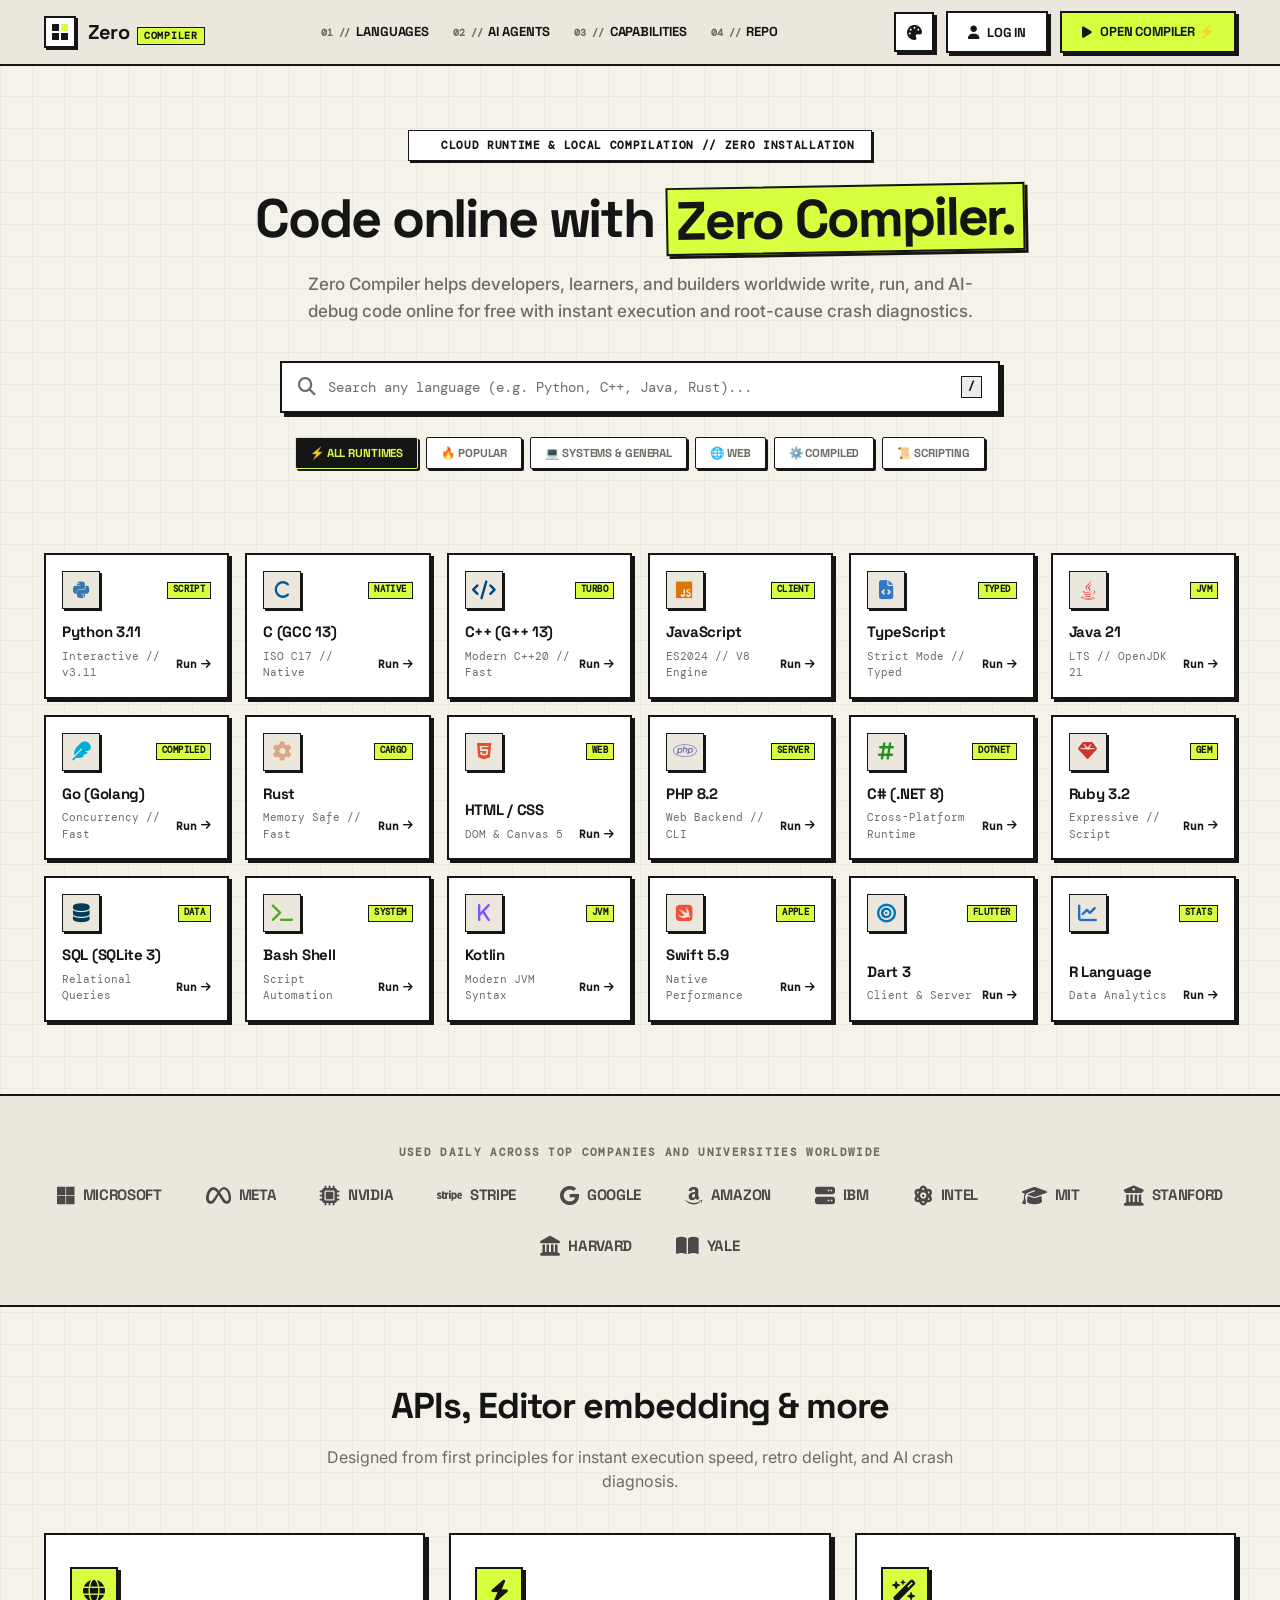
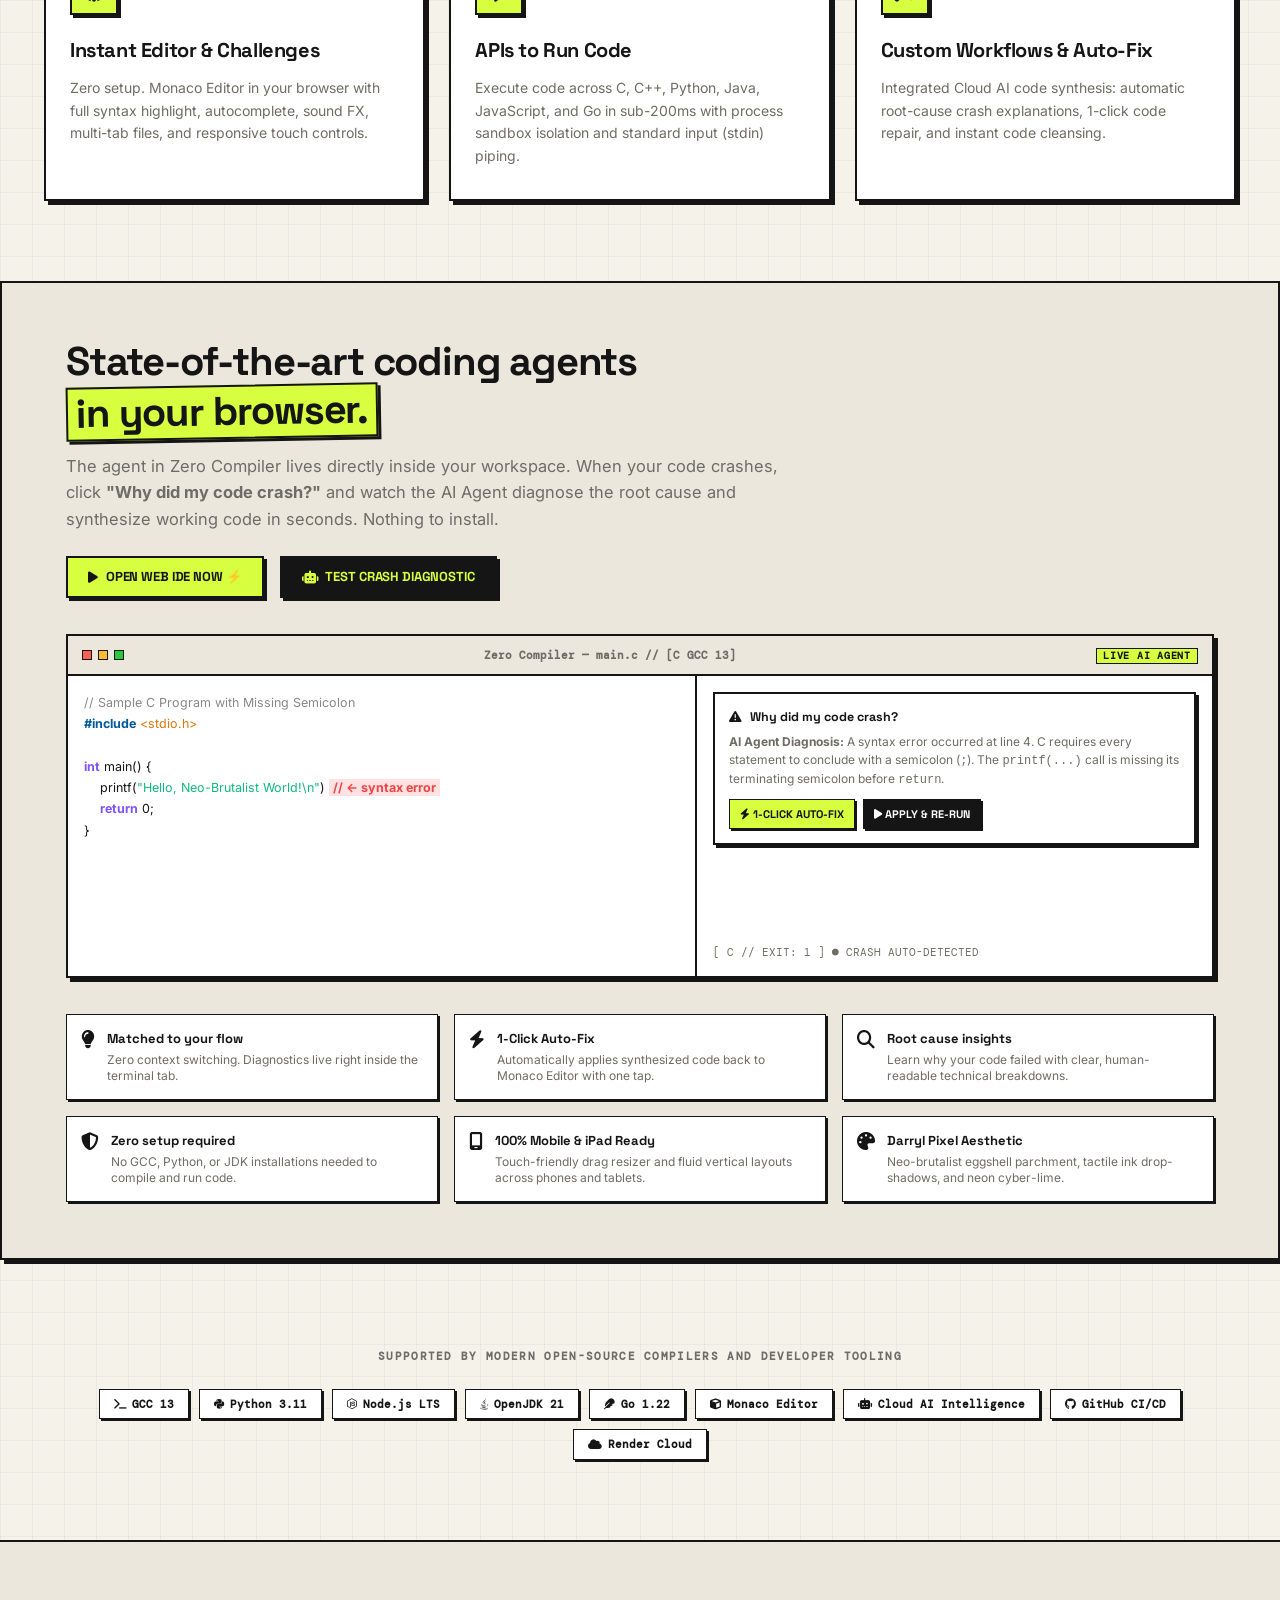
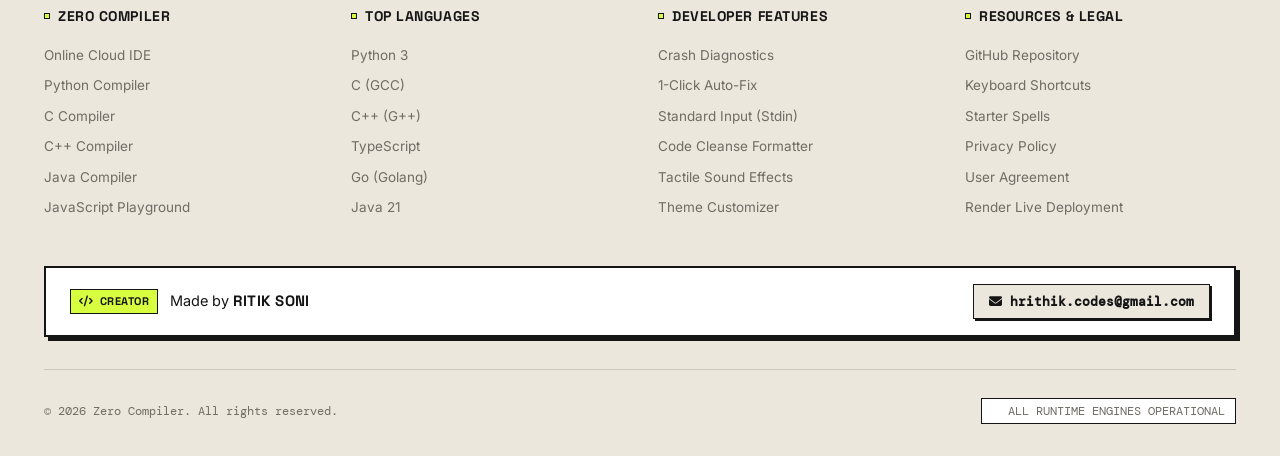
==== commit 688ddc29: "fix: bundle local Auth0 SDK and enhance cloud history autosave & session restore" ====
--- a/compiler/index.html
+++ b/compiler/index.html
@@ -18,8 +18,13 @@
     <script src="https://challenges.cloudflare.com/turnstile/v0/api.js" async defer></script>
     <!-- Official Google Identity Services (Detects active browser Google session) -->
     <script src="https://accounts.google.com/gsi/client" async defer></script>
-    <!-- Auth0 Single Page App SDK -->
-    <script src="https://cdn.auth0.com/js/auth0-spa-js/2.1/auth0-spa-js.production.js"></script>
+    <!-- Auth0 Single Page App SDK (Local first, CDN fallback) -->
+    <script src="/auth0-spa-js.production.js"></script>
+    <script>
+        if (typeof auth0 === 'undefined') {
+            document.write('<script src="https://cdn.auth0.com/js/auth0-spa-js/2.1/auth0-spa-js.production.js"><\/script>');
+        }
+    </script>
 </head>
 <body class="home-page">
 
--- a/compiler/style.css
+++ b/compiler/style.css
@@ -687,6 +687,370 @@
 .snippet-card-desc {
     font-size: 11px;
     color: var(--color-fg-muted);
+}
+
+/* ===== Cloud Autosave Indicator Pill ===== */
+.cloud-sync-pill {
+    display: inline-flex;
+    align-items: center;
+    gap: 6px;
+    padding: 3px 8px;
+    font-family: var(--font-mono);
+    font-size: 10px;
+    font-weight: 700;
+    color: var(--color-fg-muted);
+    background: var(--color-bg-elevated);
+    border: 1px solid var(--color-border);
+    border-radius: 2px;
+    margin-left: auto;
+    margin-right: 6px;
+    transition: all 0.2s ease;
+    user-select: none;
+}
+
+.cloud-sync-pill.saving {
+    color: #eab308;
+    border-color: #eab308;
+    background: rgba(234, 179, 8, 0.08);
+}
+
+.cloud-sync-pill.saving i {
+    animation: cloudPulse 1s infinite alternate;
+}
+
+.cloud-sync-pill.saved {
+    color: #22c55e;
+    border-color: rgba(34, 197, 94, 0.4);
+}
+
+.cloud-sync-pill.offline {
+    color: var(--color-fg-muted);
+    opacity: 0.75;
+}
+
+@keyframes cloudPulse {
+    from { transform: scale(0.9); opacity: 0.6; }
+    to { transform: scale(1.15); opacity: 1; }
+}
+
+/* ===== History Drawer & Cards ===== */
+.history-drawer-header-actions {
+    display: flex;
+    align-items: center;
+    gap: 6px;
+    margin-bottom: 10px;
+}
+
+.history-search-input {
+    width: 100%;
+    padding: 6px 10px;
+    font-family: var(--font-mono);
+    font-size: 11px;
+    border: 1.5px solid var(--color-border);
+    background: var(--color-bg-surface);
+    color: var(--color-fg-main);
+    box-shadow: var(--shadow-pixel-xs);
+    outline: none;
+    margin-bottom: 8px;
+}
+
+.history-search-input:focus {
+    border-color: var(--color-accent);
+}
+
+.history-filter-chips {
+    display: flex;
+    gap: 4px;
+    margin-bottom: 10px;
+    overflow-x: auto;
+}
+
+.history-chip {
+    padding: 3px 7px;
+    font-family: var(--font-mono);
+    font-size: 9px;
+    font-weight: 700;
+    text-transform: uppercase;
+    border: 1px solid var(--color-border);
+    background: var(--color-bg-surface);
+    color: var(--color-fg-muted);
+    cursor: pointer;
+    white-space: nowrap;
+    transition: all 0.08s ease;
+}
+
+.history-chip.active, .history-chip:hover {
+    background: var(--color-border);
+    color: var(--color-bg-main);
+}
+
+.history-card {
+    background: var(--color-bg-surface);
+    border: 1.5px solid var(--color-border);
+    box-shadow: var(--shadow-pixel-xs);
+    padding: 10px;
+    display: flex;
+    flex-direction: column;
+    gap: 6px;
+    transition: transform 0.08s ease, box-shadow 0.08s ease, border-color 0.08s ease;
+    position: relative;
+}
+
+.history-card:hover {
+    transform: translate(-1px, -1px);
+    box-shadow: var(--shadow-pixel-sm);
+    border-color: var(--color-accent);
+}
+
+.history-card-header {
+    display: flex;
+    align-items: center;
+    justify-content: space-between;
+    gap: 6px;
+}
+
+.history-card-title-group {
+    display: flex;
+    align-items: center;
+    gap: 6px;
+    min-width: 0;
+    flex: 1;
+}
+
+.history-lang-badge {
+    padding: 1px 5px;
+    font-family: var(--font-mono);
+    font-size: 9px;
+    font-weight: 800;
+    text-transform: uppercase;
+    background: var(--color-border);
+    color: var(--color-bg-main);
+    border-radius: 2px;
+}
+
+.history-card-title {
+    font-family: var(--font-display);
+    font-weight: 700;
+    font-size: 12px;
+    color: var(--color-fg-main);
+    white-space: nowrap;
+    overflow: hidden;
+    text-overflow: ellipsis;
+}
+
+.history-autosave-tag {
+    font-size: 9px;
+    font-family: var(--font-mono);
+    font-weight: 700;
+    color: #3b82f6;
+    background: rgba(59, 130, 246, 0.1);
+    padding: 1px 4px;
+    border-radius: 2px;
+}
+
+.history-time {
+    font-family: var(--font-mono);
+    font-size: 10px;
+    color: var(--color-fg-muted);
+    white-space: nowrap;
+}
+
+.history-preview {
+    font-family: 'JetBrains Mono', 'DM Mono', monospace;
+    font-size: 10px;
+    line-height: 1.4;
+    color: var(--color-fg-muted);
+    background: var(--color-bg-elevated);
+    border: 1px solid var(--color-border);
+    padding: 6px 8px;
+    border-radius: 2px;
+    max-height: 52px;
+    overflow: hidden;
+    white-space: pre;
+}
+
+.history-card-actions {
+    display: flex;
+    align-items: center;
+    justify-content: space-between;
+    margin-top: 2px;
+}
+
+.btn-history-restore {
+    padding: 4px 10px;
+    font-family: var(--font-mono);
+    font-size: 10px;
+    font-weight: 800;
+    background: var(--color-accent);
+    color: var(--color-accent-fg);
+    border: 1.5px solid var(--color-border);
+    box-shadow: var(--shadow-pixel-xs);
+    cursor: pointer;
+    display: inline-flex;
+    align-items: center;
+    gap: 5px;
+    transition: transform 0.08s ease;
+}
+
+.btn-history-restore:hover {
+    transform: translate(-1px, -1px);
+    box-shadow: var(--shadow-pixel-sm);
+}
+
+.history-card-subactions {
+    display: flex;
+    gap: 4px;
+}
+
+.btn-history-subaction {
+    background: transparent;
+    border: none;
+    color: var(--color-fg-muted);
+    cursor: pointer;
+    font-size: 11px;
+    padding: 4px 6px;
+    border-radius: 2px;
+    transition: color 0.1s ease, background 0.1s ease;
+}
+
+.btn-history-subaction:hover {
+    color: var(--color-fg-main);
+    background: var(--color-bg-elevated);
+}
+
+.btn-history-subaction.delete:hover {
+    color: #ef4444;
+}
+
+.history-empty-state {
+    text-align: center;
+    padding: 24px 12px;
+    color: var(--color-fg-muted);
+}
+
+.history-empty-state i {
+    font-size: 28px;
+    margin-bottom: 10px;
+    opacity: 0.5;
+}
+
+.history-empty-state p {
+    font-size: 12px;
+    line-height: 1.5;
+}
+
+/* Filter chip alias (used by history drawer renderHistoryList) */
+.filter-chip {
+    padding: 3px 8px;
+    font-family: var(--font-mono);
+    font-size: 9px;
+    font-weight: 700;
+    text-transform: uppercase;
+    border: 1.5px solid var(--color-border);
+    background: var(--color-bg-surface);
+    color: var(--color-fg-muted);
+    cursor: pointer;
+    white-space: nowrap;
+    transition: all 0.08s ease;
+    border-radius: 2px;
+}
+
+.filter-chip.active,
+.filter-chip:hover {
+    background: var(--color-accent);
+    color: var(--color-accent-fg);
+    border-color: var(--color-accent);
+}
+
+/* History empty state (class used by renderHistoryList) */
+.history-empty {
+    text-align: center;
+    padding: 28px 12px;
+    color: var(--color-fg-muted);
+}
+
+.history-empty i {
+    font-size: 26px;
+    margin-bottom: 10px;
+    opacity: 0.45;
+    display: block;
+}
+
+.history-empty p {
+    font-size: 12px;
+    line-height: 1.5;
+    margin: 0;
+}
+
+/* History type badges (Auto / Snap) */
+.history-type-badge {
+    display: inline-block;
+    padding: 1px 5px;
+    font-family: var(--font-mono);
+    font-size: 9px;
+    font-weight: 800;
+    text-transform: uppercase;
+    border-radius: 2px;
+}
+
+.history-type-badge.autosave {
+    background: rgba(59, 130, 246, 0.12);
+    color: #3b82f6;
+}
+
+.history-type-badge.snapshot {
+    background: rgba(234, 179, 8, 0.1);
+    color: #eab308;
+}
+
+/* History card lang icon */
+.history-card-lang-icon {
+    width: 28px;
+    height: 28px;
+    display: flex;
+    align-items: center;
+    justify-content: center;
+    background: var(--color-bg-elevated);
+    border: 1.5px solid var(--color-border);
+    border-radius: 4px;
+    font-size: 13px;
+    color: var(--color-accent);
+    flex-shrink: 0;
+}
+
+/* History card meta line */
+.history-card-meta {
+    font-family: var(--font-mono);
+    font-size: 9.5px;
+    color: var(--color-fg-muted);
+    margin-top: 1px;
+    display: flex;
+    align-items: center;
+    gap: 4px;
+    flex-wrap: wrap;
+}
+
+/* History rename / delete buttons */
+.btn-history-rename,
+.btn-history-delete {
+    background: transparent;
+    border: none;
+    color: var(--color-fg-muted);
+    cursor: pointer;
+    font-size: 11px;
+    padding: 4px 6px;
+    border-radius: 2px;
+    transition: color 0.1s ease, background 0.1s ease;
+}
+
+.btn-history-rename:hover {
+    color: var(--color-fg-main);
+    background: var(--color-bg-elevated);
+}
+
+.btn-history-delete:hover {
+    color: #ef4444;
+    background: rgba(239, 68, 68, 0.08);
 }
 
 /* ==========================================================================
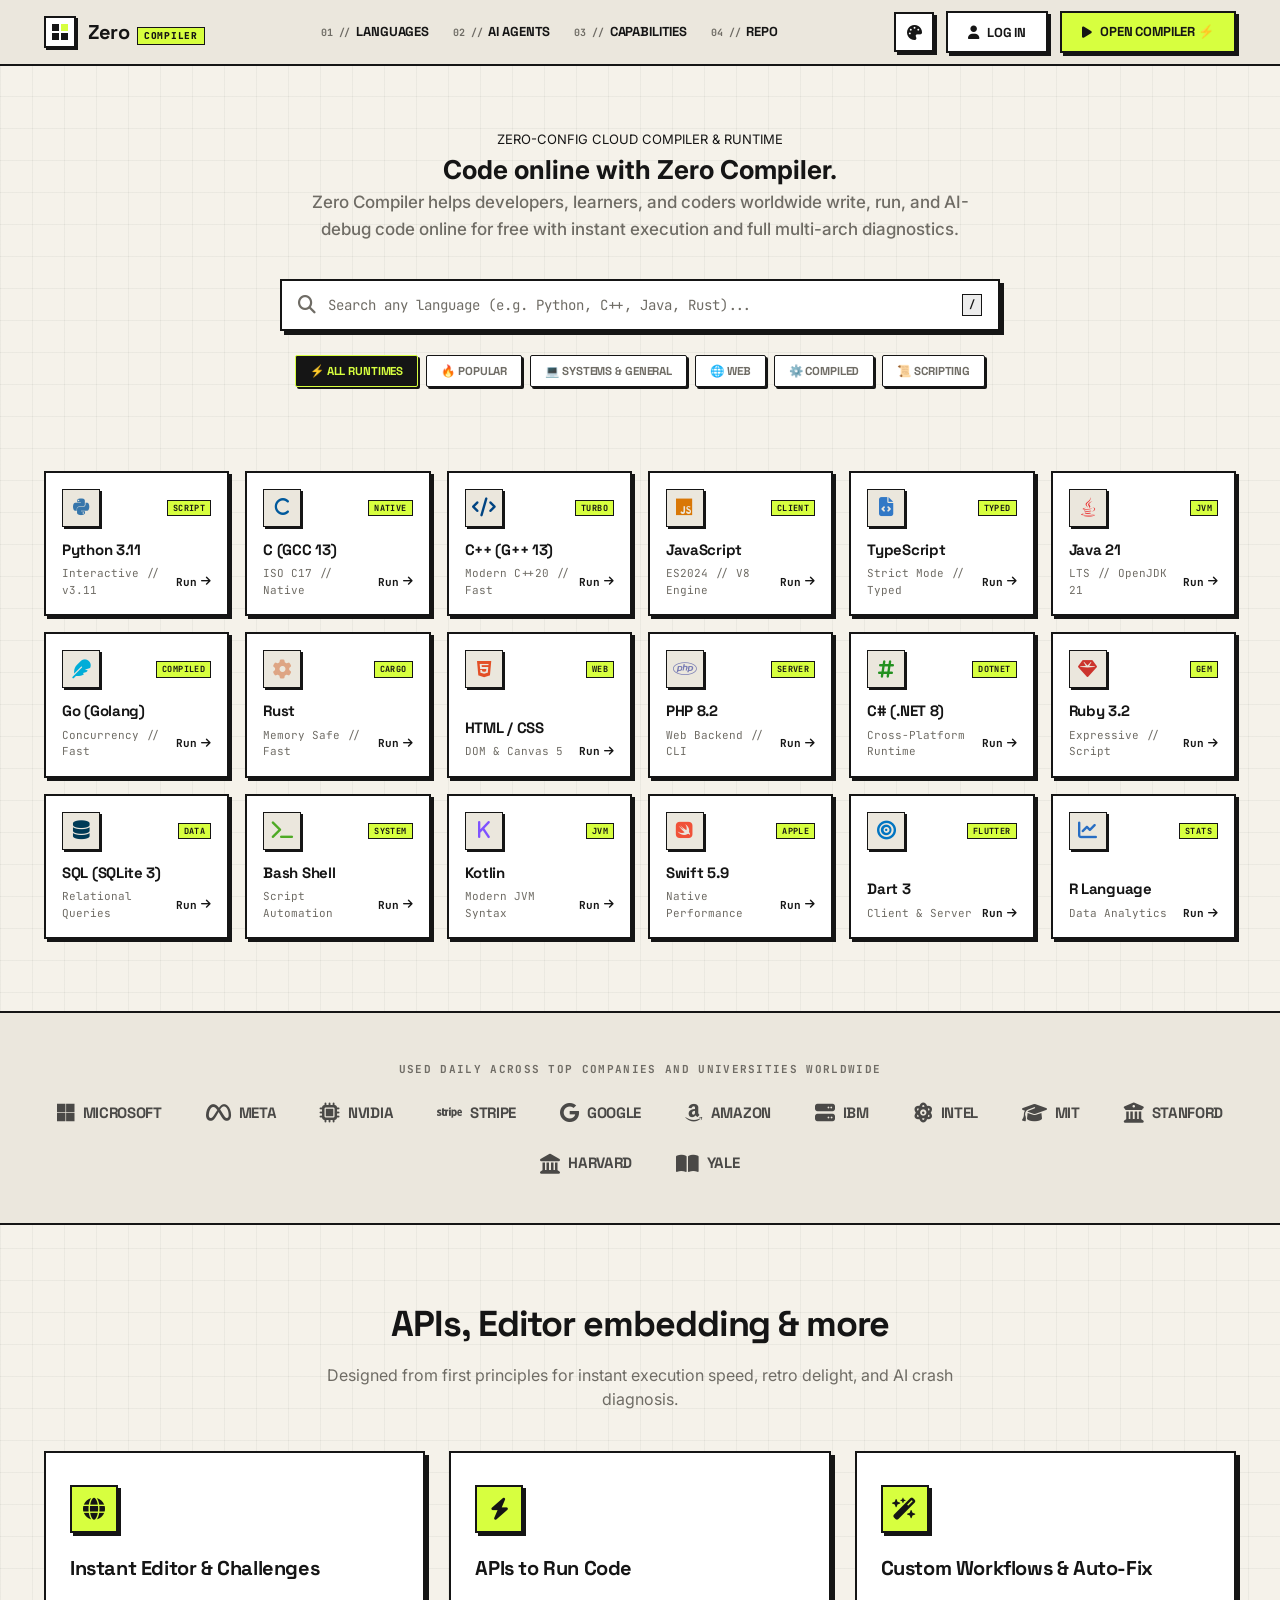
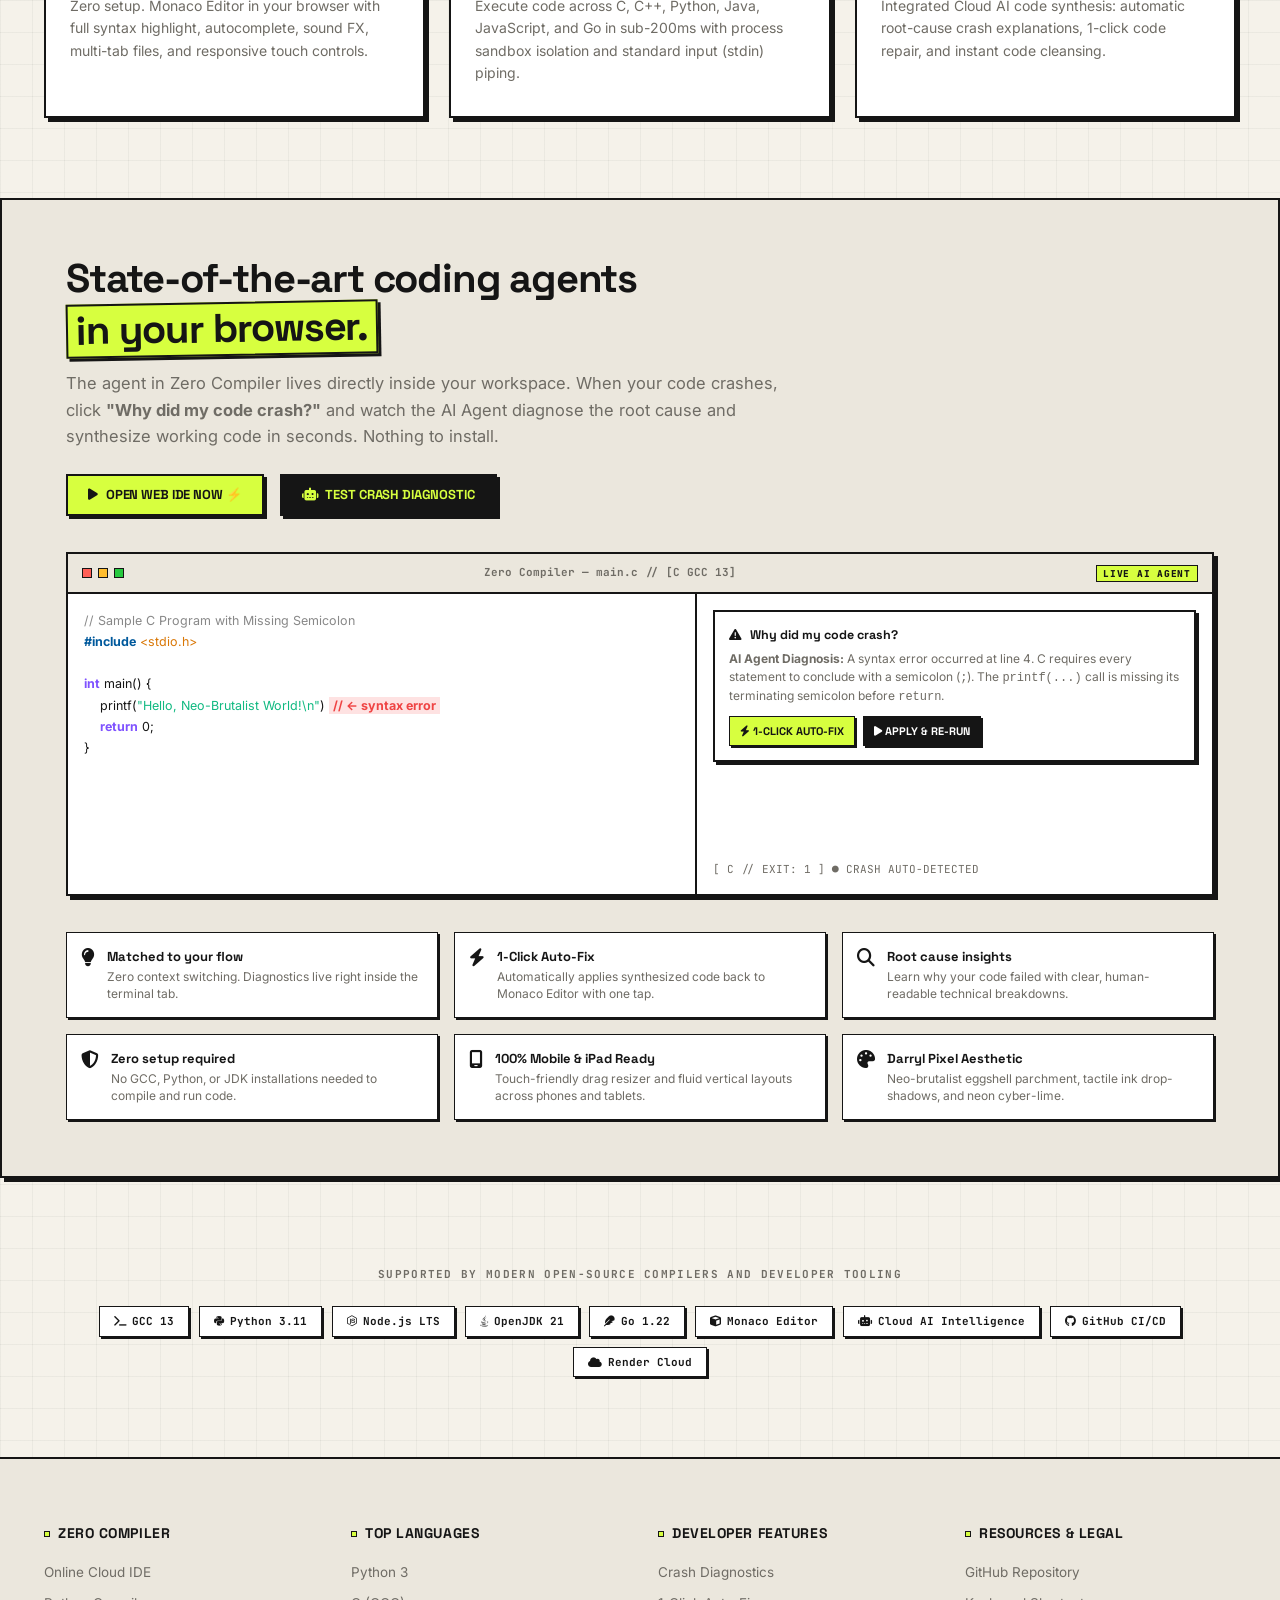
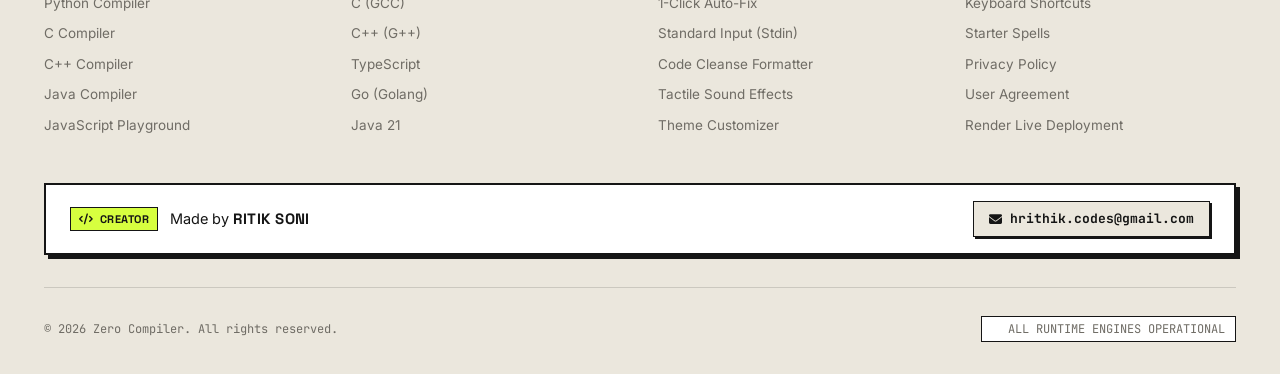
==== commit 16cfa287: "perf: eliminate render-blocking assets, add immutable caching, and resolve accessibility audit issue" ====
--- a/compiler/index.html
+++ b/compiler/index.html
@@ -5,12 +5,14 @@
     <meta name="viewport" content="width=device-width, initial-scale=1.0">
     <title>Zero Compiler — Code Online with Cloud IDE & AI Agents</title>
     <meta name="description" content="Write, compile, run, and AI-debug code online for free with Zero Compiler. Supports Python, C, C++, JavaScript, Java, Go, Rust, and more.">
-    <!-- Google Fonts: Space Grotesk, Inter, DM Mono, JetBrains Mono -->
+    <!-- Google Fonts: Preconnect & Asynchronous Loading (Non-Blocking) -->
     <link rel="preconnect" href="https://fonts.googleapis.com">
     <link rel="preconnect" href="https://fonts.gstatic.com" crossorigin>
-    <link href="https://fonts.googleapis.com/css2?family=Space+Grotesk:wght@500;600;700;800&family=Inter:wght@400;500;600;700&family=DM+Mono:wght@400;500;700&family=JetBrains+Mono:wght@400;500;600&display=swap" rel="stylesheet">
-    <!-- Font Awesome Icons -->
-    <link rel="stylesheet" href="https://cdnjs.cloudflare.com/ajax/libs/font-awesome/6.5.1/css/all.min.css">
+    <link rel="stylesheet" href="https://fonts.googleapis.com/css2?family=Space+Grotesk:wght@600;700;800&family=Inter:wght@400;500;600;700&family=JetBrains+Mono:wght@500;700&display=swap" media="print" onload="this.media='all'">
+    <noscript><link rel="stylesheet" href="https://fonts.googleapis.com/css2?family=Space+Grotesk:wght@600;700;800&family=Inter:wght@400;500;600;700&family=JetBrains+Mono:wght@500;700&display=swap"></noscript>
+    <!-- Font Awesome Icons (Non-Blocking) -->
+    <link rel="stylesheet" href="https://cdnjs.cloudflare.com/ajax/libs/font-awesome/6.5.1/css/all.min.css" media="print" onload="this.media='all'">
+    <noscript><link rel="stylesheet" href="https://cdnjs.cloudflare.com/ajax/libs/font-awesome/6.5.1/css/all.min.css"></noscript>
     <link rel="stylesheet" href="style.css?v=3.6.0">
     <link rel="stylesheet" href="home.css?v=3.6.0">
     <script src="theme.js"></script>
@@ -18,13 +20,8 @@
     <script src="https://challenges.cloudflare.com/turnstile/v0/api.js" async defer></script>
     <!-- Official Google Identity Services (Detects active browser Google session) -->
     <script src="https://accounts.google.com/gsi/client" async defer></script>
-    <!-- Auth0 Single Page App SDK (Local first, CDN fallback) -->
-    <script src="/auth0-spa-js.production.js"></script>
-    <script>
-        if (typeof auth0 === 'undefined') {
-            document.write('<script src="https://cdn.auth0.com/js/auth0-spa-js/2.1/auth0-spa-js.production.js"><\/script>');
-        }
-    </script>
+    <!-- Auth0 Single Page App SDK (Non-Blocking Deferred) -->
+    <script src="/auth0-spa-js.production.js" defer></script>
 </head>
 <body class="home-page">
 
@@ -52,15 +49,15 @@
             </ul>
 
             <div class="nav-actions">
-                <button class="pixel-btn btn-icon" id="btnThemeHome" title="Toggle Theme (Cream / Carbon)">
+                <button class="pixel-btn btn-icon" id="btnThemeHome" title="Toggle Theme (Cream / Carbon)" aria-label="Toggle Theme">
                     <i class="fa-solid fa-palette"></i>
                 </button>
-                <button class="pixel-btn btn-auth-home" id="btnOpenAuthHome" title="Log In / Sign Up">
+                <button class="pixel-btn btn-auth-home" id="btnOpenAuthHome" title="Log In / Sign Up" aria-label="Log In or Sign Up">
                     <i class="fa-solid fa-user"></i>
                     <span>LOG IN</span>
                 </button>
                 <div class="auth-user-dropdown" id="homeUserDropdown" style="display: none;">
-                    <button class="auth-user-badge" id="btnHomeUserMenu" title="User Profile" style="height: 42px;">
+                    <button class="auth-user-badge" id="btnHomeUserMenu" title="User Profile" aria-label="User Profile Menu" style="height: 42px;">
                         <span class="auth-user-avatar" id="homeUserAvatar"><i class="fa-solid fa-user"></i></span>
                         <span class="auth-user-name" id="homeUserName">Coder</span>
                         <i class="fa-solid fa-chevron-down auth-caret"></i>
@@ -71,10 +68,15 @@
                             <i class="fa-regular fa-envelope"></i>
                             <span id="homeUserEmailText" style="font-size: 11px;">user@example.com</span>
                         </div>
-                        <div class="dropdown-item" id="btnHomeLogout" style="color: #ef4444; font-weight: 700;">
+                        <a href="/editor.html" class="dropdown-item">
+                            <i class="fa-solid fa-terminal"></i>
+                            <span>Open Cloud IDE</span>
+                        </a>
+                        <div class="dropdown-divider"></div>
+                        <button class="dropdown-item dropdown-logout" id="btnHomeLogout">
                             <i class="fa-solid fa-arrow-right-from-bracket"></i>
-                            <span>LOG OUT</span>
-                        </div>
+                            <span>Sign Out</span>
+                        </button>
                     </div>
                 </div>
                 <a href="/editor.html" class="pixel-btn btn-primary-neon">
@@ -87,25 +89,28 @@
 
     <!-- ===== HERO SECTION ===== -->
     <header class="home-hero">
-        <div class="home-container">
-            <div class="hero-pill-badge">
+        <div class="home-container hero-inner">
+            
+            <!-- Floating Pixel Tag -->
+            <div class="hero-tag-badge">
                 <span class="pulse-dot-green"></span>
-                <span>CLOUD RUNTIME & LOCAL COMPILATION // ZERO INSTALLATION</span>
-            </div>
-
-            <h1 class="hero-h1">
-                Code online with <span class="neon-highlight">Zero Compiler.</span>
+                <span>ZERO-CONFIG CLOUD COMPILER & RUNTIME</span>
+            </div>
+
+            <!-- Big Headline with Darryl Neo-Brutalist Framing -->
+            <h1 class="hero-title">
+                Code online with <span class="highlight-box">Zero Compiler.</span>
             </h1>
 
             <p class="hero-subtitle">
-                Zero Compiler helps developers, learners, and builders worldwide write, run, and AI-debug code online for free with instant execution and root-cause crash diagnostics.
+                Zero Compiler helps developers, learners, and coders worldwide write, run, and AI-debug code online for free with instant execution and full multi-arch diagnostics.
             </p>
 
             <!-- Search Bar -->
             <div class="hero-search-wrapper">
                 <div class="hero-search-bar">
                     <i class="fa-solid fa-magnifying-glass hero-search-icon"></i>
-                    <input type="text" class="hero-search-input" id="heroSearchInput" placeholder="Search any language (e.g. Python, C++, Java, Rust)..." autocomplete="off" spellcheck="false">
+                    <input type="text" class="hero-search-input" id="heroSearchInput" placeholder="Search any language (e.g. Python, C++, Java, Rust)..." autocomplete="off" spellcheck="false" aria-label="Search programming languages">
                     <span class="search-shortcut">/</span>
                 </div>
             </div>
@@ -648,7 +653,7 @@
                     <span class="creator-badge-tag"><i class="fa-solid fa-code"></i> CREATOR</span>
                     <span class="creator-name">Made by <strong>RITIK SONI</strong></span>
                 </div>
-                <a href="mailto:hrithik.codes@gmail.com" class="creator-email-link">
+                <a href="https://mail.google.com/mail/?view=cm&fs=1&to=hrithik.codes@gmail.com" target="_blank" rel="noopener noreferrer" class="creator-email-link" title="Write email to Ritik on Gmail">
                     <i class="fa-solid fa-envelope"></i> hrithik.codes@gmail.com
                 </a>
             </div>
@@ -678,7 +683,7 @@
                     </span>
                     <h3>03 // DEVELOPER ACCESS & AI UNLOCK</h3>
                 </div>
-                <button class="modal-close" data-close="modalAuth" title="Close"><i class="fa-solid fa-xmark"></i></button>
+                <button class="modal-close" data-close="modalAuth" title="Close" aria-label="Close Authentication Modal"><i class="fa-solid fa-xmark"></i></button>
             </div>
             <div class="modal-body neo-auth-body">
                 <div class="auth-banner-compact">
@@ -697,7 +702,7 @@
                             <i class="fa-solid fa-envelope"></i> EMAIL ADDRESS
                         </label>
                         <div class="privy-email-input-group">
-                            <input type="email" id="privyEmailInput" class="privy-input" placeholder="Enter your email to continue..." autocomplete="email" required>
+                            <input type="email" id="privyEmailInput" class="privy-input" placeholder="Enter your email to continue..." autocomplete="email" required aria-label="Email address">
                             <button type="submit" class="arcade-btn btn-privy-submit" id="btnSubmitPrivyEmail">
                                 <span>CONTINUE</span>
                                 <i class="fa-solid fa-arrow-right"></i>
@@ -747,7 +752,7 @@
                         <div class="privy-config-drawer" id="privyConfigDrawer" style="display: none;">
                             <label for="inputPrivyAppId"><i class="fa-solid fa-key"></i> PRIVY APP ID</label>
                             <div class="privy-config-input-row">
-                                <input type="text" id="inputPrivyAppId" class="privy-input" placeholder="e.g. clabc123... from dashboard.privy.io">
+                                <input type="text" id="inputPrivyAppId" class="privy-input" placeholder="e.g. clabc123... from dashboard.privy.io" aria-label="Privy Application ID">
                                 <button type="button" class="btn-save-privy-id" id="btnSavePrivyId">SAVE</button>
                             </div>
                             <span class="privy-config-hint">Get your free App ID at <a href="https://dashboard.privy.io" target="_blank" rel="noopener">dashboard.privy.io</a></span>
@@ -763,10 +768,10 @@
                     </div>
                 </div>
 
-                <div class="neo-auth-legal">
-                    <span>By continuing, you agree to our</span>
-                    <a href="#" id="linkOpenUserAgreement" class="neo-legal-link">User Agreement</a>
-                    <span>and acknowledge that you understand the</span>
+                <!-- Footer Agreement -->
+                <div class="neo-auth-footer">
+                    By continuing, you agree to our 
+                    <a href="#" id="linkOpenUserAgreement" class="neo-legal-link">User Agreement</a> and acknowledge that you understand the 
                     <a href="#" id="linkOpenPrivacyPolicy" class="neo-legal-link">Privacy Policy</a>.
                 </div>
             </div>
@@ -778,7 +783,7 @@
         <div class="retro-modal-box legal-modal-box">
             <div class="modal-header">
                 <h3>📜 ZERO COMPILER USER AGREEMENT</h3>
-                <button class="modal-close" data-close="modalUserAgreement"><i class="fa-solid fa-xmark"></i></button>
+                <button class="modal-close" data-close="modalUserAgreement" aria-label="Close User Agreement Modal"><i class="fa-solid fa-xmark"></i></button>
             </div>
             <div class="modal-body legal-modal-body">
                 <p class="legal-intro">Last updated: September 2026. Welcome to Zero Compiler. By creating an account, running code, or accessing our services, you agree to abide by this User Agreement.</p>
@@ -820,7 +825,7 @@
         <div class="retro-modal-box legal-modal-box">
             <div class="modal-header">
                 <h3>🔒 ZERO COMPILER PRIVACY POLICY</h3>
-                <button class="modal-close" data-close="modalPrivacyPolicy"><i class="fa-solid fa-xmark"></i></button>
+                <button class="modal-close" data-close="modalPrivacyPolicy" aria-label="Close Privacy Policy Modal"><i class="fa-solid fa-xmark"></i></button>
             </div>
             <div class="modal-body legal-modal-body">
                 <p class="legal-intro">Last updated: September 2026. Zero Compiler values developer privacy. This document outlines how your data is handled.</p>
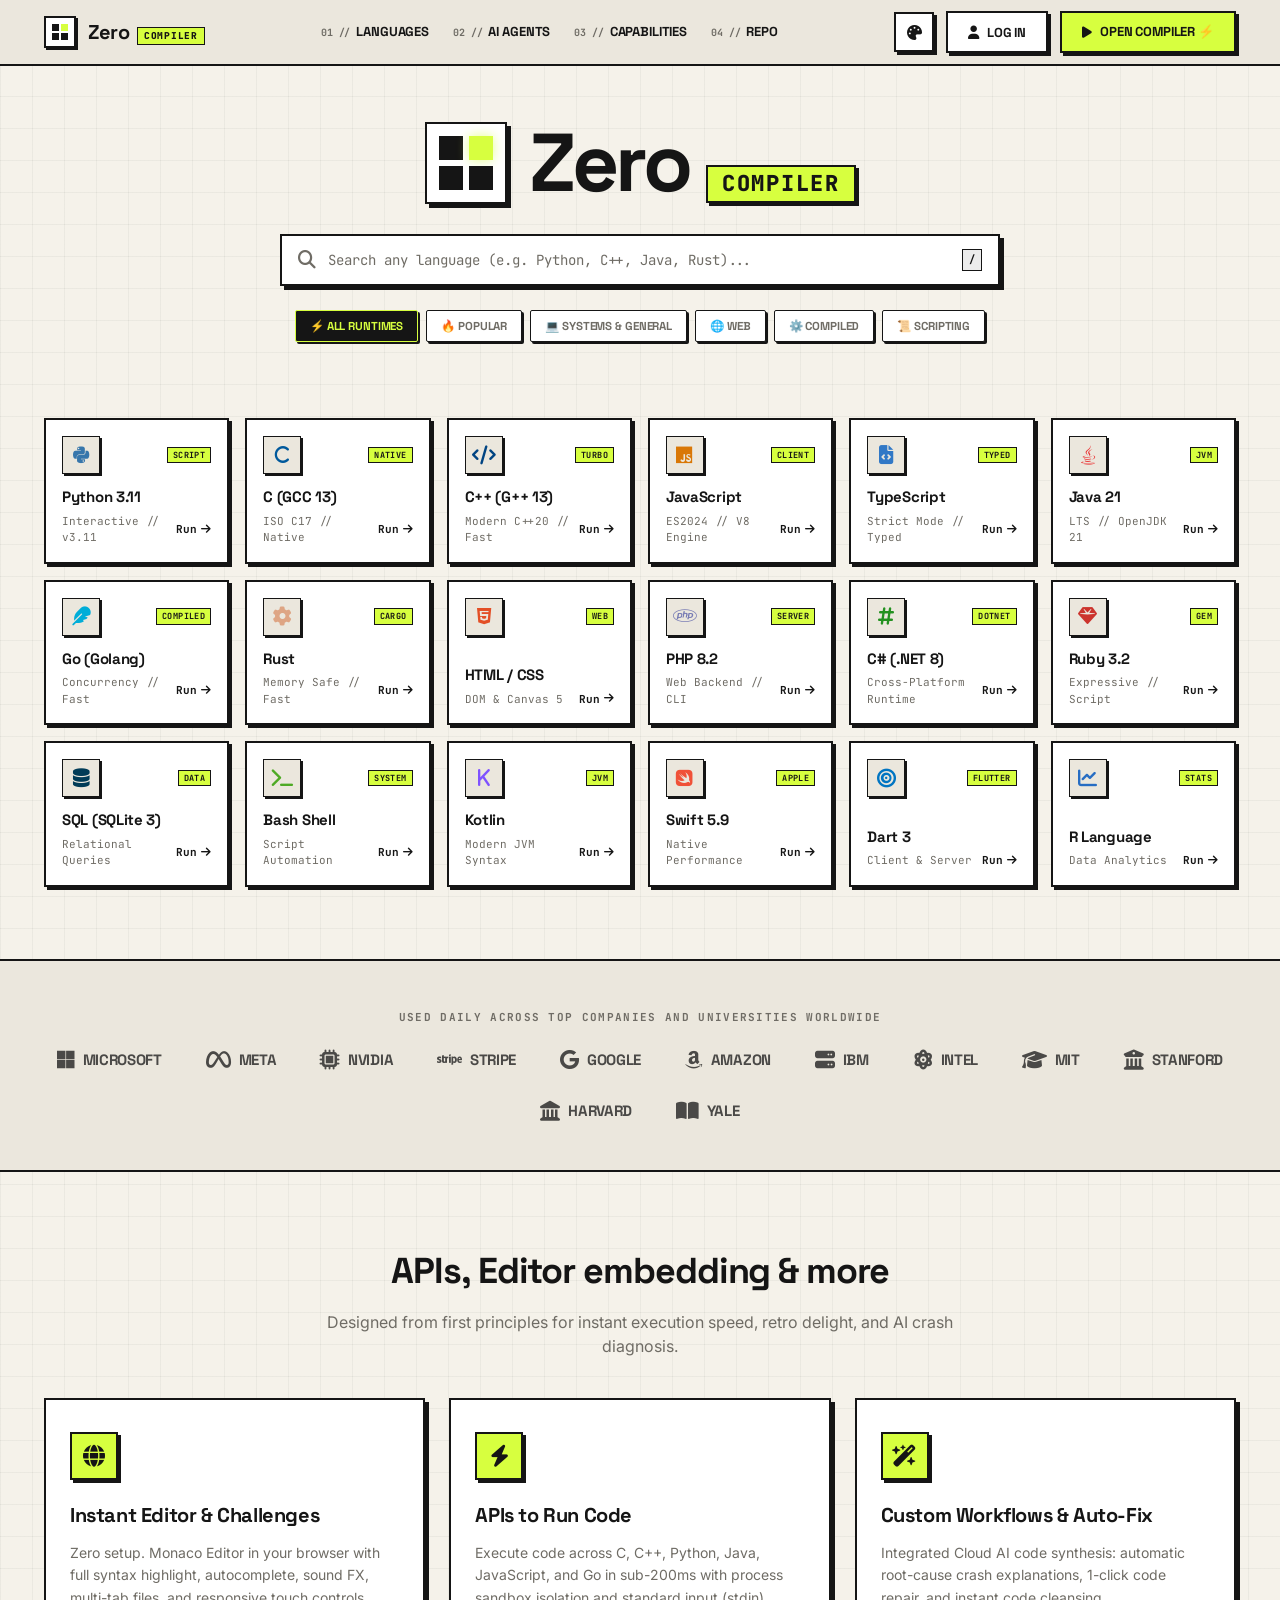
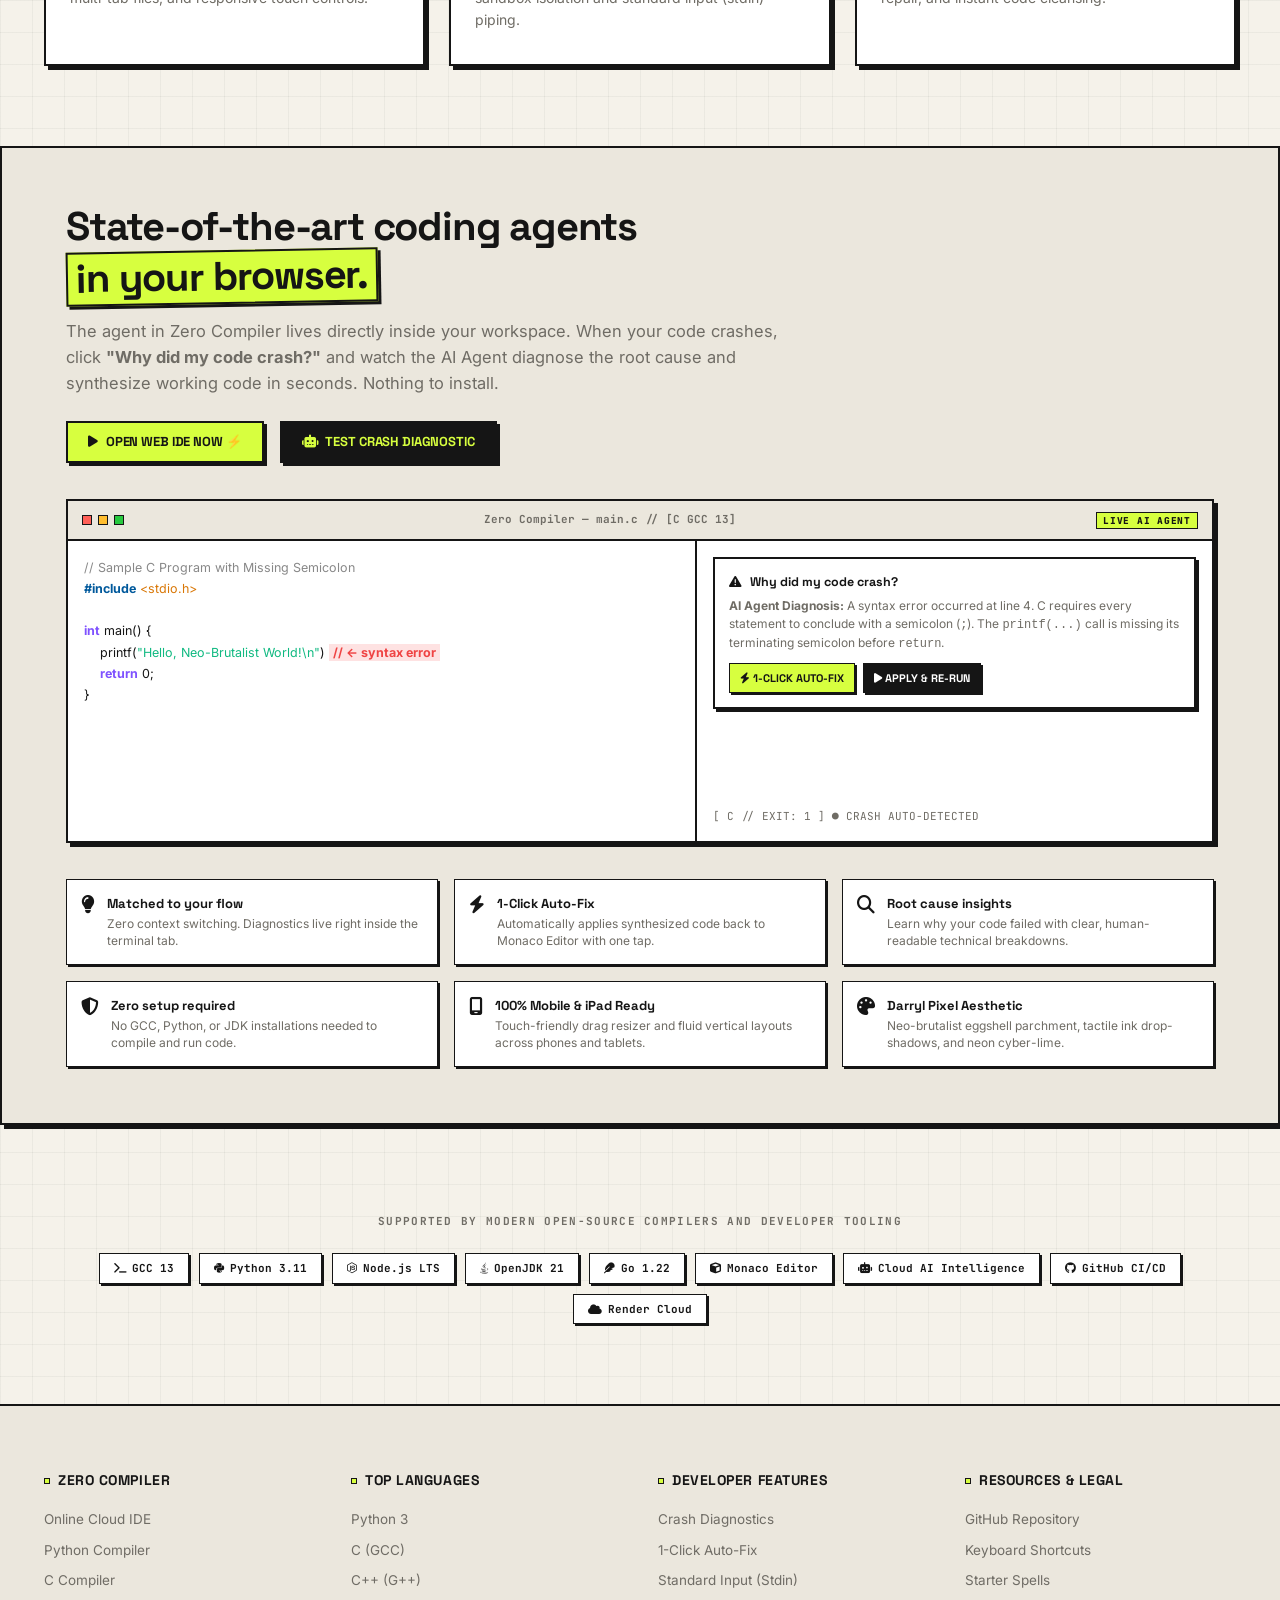
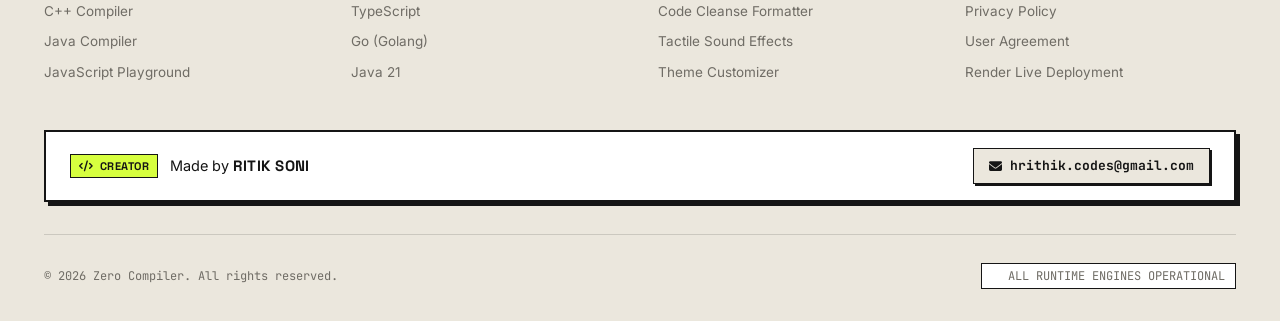
==== commit 9ca1d33a: "feat: replace hero text with interactive Zero COMPILER centerpiece logo, 3D parallax, and audio-visu" ====
--- a/compiler/index.html
+++ b/compiler/index.html
@@ -91,20 +91,23 @@
     <header class="home-hero">
         <div class="home-container hero-inner">
             
-            <!-- Floating Pixel Tag -->
-            <div class="hero-tag-badge">
-                <span class="pulse-dot-green"></span>
-                <span>ZERO-CONFIG CLOUD COMPILER & RUNTIME</span>
-            </div>
-
-            <!-- Big Headline with Darryl Neo-Brutalist Framing -->
-            <h1 class="hero-title">
-                Code online with <span class="highlight-box">Zero Compiler.</span>
-            </h1>
-
-            <p class="hero-subtitle">
-                Zero Compiler helps developers, learners, and coders worldwide write, run, and AI-debug code online for free with instant execution and full multi-arch diagnostics.
-            </p>
+            <!-- Interactive Hero Brand Centerpiece (Tactile Cyber Matrix & Parallax Core) -->
+            <div class="hero-centerpiece-wrapper" id="heroCenterpieceWrapper">
+                <canvas class="hero-particle-canvas" id="heroParticleCanvas" width="800" height="260" aria-hidden="true"></canvas>
+
+                <div class="hero-brand-centerpiece" id="heroInteractiveLogo" role="banner" aria-label="Zero Compiler">
+                    <div class="hero-pixel-mark-interactive" id="heroPixelMark" title="Click squares to toggle colors, double-click to scatter!" role="group" aria-label="Interactive Pixel Logo">
+                        <button type="button" class="hero-pixel-sq sq-1" data-index="0" aria-label="Pixel 1 (Top Left)"></button>
+                        <button type="button" class="hero-pixel-sq sq-2 active-lime" data-index="1" aria-label="Pixel 2 (Top Right)"></button>
+                        <button type="button" class="hero-pixel-sq sq-3" data-index="2" aria-label="Pixel 3 (Bottom Left)"></button>
+                        <button type="button" class="hero-pixel-sq sq-4" data-index="3" aria-label="Pixel 4 (Bottom Right)"></button>
+                    </div>
+                    <div class="hero-brand-text-group">
+                        <h1 class="hero-brand-title" id="heroBrandTitle" data-value="Zero" title="Hover to decode / Click for bass drop">Zero</h1>
+                        <button type="button" class="hero-brand-badge-interactive" id="heroBrandBadge" title="Zero Compiler" aria-label="Zero Compiler Edition">COMPILER</button>
+                    </div>
+                </div>
+            </div>
 
             <!-- Search Bar -->
             <div class="hero-search-wrapper">
--- a/compiler/home.css
+++ b/compiler/home.css
@@ -242,24 +242,215 @@
 
 /* ===== 4. HERO SECTION ===== */
 .home-hero {
-    padding: 64px 0 48px;
+    padding: 56px 0 40px;
     text-align: center;
-}
-
-.hero-pill-badge {
+    position: relative;
+    overflow: visible;
+}
+
+/* Interactive Centerpiece Cyber Matrix & Parallax Core */
+.hero-centerpiece-wrapper {
+    position: relative;
+    display: flex;
+    flex-direction: column;
+    align-items: center;
+    justify-content: center;
+    margin: 0 auto 30px;
+    perspective: 1200px;
+}
+
+.hero-particle-canvas {
+    position: absolute;
+    top: 50%;
+    left: 50%;
+    transform: translate(-50%, -50%);
+    pointer-events: none;
+    z-index: 0;
+    width: 100%;
+    max-width: 800px;
+    height: 260px;
+}
+
+
+
+.hero-brand-centerpiece {
+    position: relative;
+    z-index: 2;
     display: inline-flex;
     align-items: center;
-    gap: 8px;
-    padding: 6px 16px;
+    justify-content: center;
+    gap: 22px;
+    user-select: none;
+    transform-style: preserve-3d;
+    transition: transform 0.12s cubic-bezier(0.2, 0, 0, 1);
+    will-change: transform;
+}
+
+.hero-pixel-mark-interactive {
+    position: relative;
+    display: grid;
+    grid-template-columns: repeat(2, 24px);
+    grid-template-rows: repeat(2, 24px);
+    gap: 6px;
+    padding: 12px;
     background: var(--color-bg-elevated);
-    border: 1.5px solid var(--color-border);
-    box-shadow: var(--shadow-pixel-xs);
+    border: 2.5px solid var(--color-border);
+    box-shadow: var(--shadow-pixel);
+    transition: transform 0.18s cubic-bezier(0.34, 1.56, 0.64, 1), box-shadow 0.15s ease, border-color 0.2s ease;
+    cursor: pointer;
+}
+
+.hero-pixel-mark-interactive:hover {
+    transform: translate(-3px, -3px) scale(1.02);
+    box-shadow: 7px 7px 0px var(--color-border);
+}
+
+.hero-pixel-sq {
+    position: relative;
+    width: 24px;
+    height: 24px;
+    border: none;
+    outline: none;
+    padding: 0;
+    background: var(--color-fg-main);
+    cursor: pointer;
+    transition: transform 0.22s cubic-bezier(0.34, 1.56, 0.64, 1), background-color 0.15s ease, box-shadow 0.15s ease;
+}
+
+.hero-pixel-sq:hover {
+    transform: scale(1.22);
+    z-index: 3;
+}
+
+.hero-pixel-sq:active {
+    transform: scale(0.85);
+}
+
+.hero-pixel-sq.sq-2,
+.hero-pixel-sq.active-lime {
+    background: var(--color-accent) !important;
+    box-shadow: 0 0 12px rgba(215, 255, 63, 0.6);
+}
+
+.hero-pixel-sq.active-cyan {
+    background: #00f0ff !important;
+    box-shadow: 0 0 12px rgba(0, 240, 255, 0.7);
+}
+
+.hero-pixel-sq.active-pink {
+    background: #ff2e88 !important;
+    box-shadow: 0 0 12px rgba(255, 46, 136, 0.7);
+}
+
+.hero-pixel-sq.active-white {
+    background: var(--color-fg-main) !important;
+}
+
+/* Kinetic Scatter / Spring Physics */
+.hero-pixel-mark-interactive.scattered {
+    background: transparent;
+    border-color: transparent;
+    box-shadow: none;
+}
+
+.hero-pixel-mark-interactive.scattered .sq-1 {
+    transform: translate(-32px, -32px) rotate(-45deg) scale(1.1);
+    box-shadow: 0 0 15px var(--color-accent);
+}
+.hero-pixel-mark-interactive.scattered .sq-2 {
+    transform: translate(32px, -32px) rotate(45deg) scale(1.1);
+    box-shadow: 0 0 15px #00f0ff;
+}
+.hero-pixel-mark-interactive.scattered .sq-3 {
+    transform: translate(-32px, 32px) rotate(45deg) scale(1.1);
+    box-shadow: 0 0 15px #ff2e88;
+}
+.hero-pixel-mark-interactive.scattered .sq-4 {
+    transform: translate(32px, 32px) rotate(-45deg) scale(1.1);
+    box-shadow: 0 0 15px var(--color-accent);
+}
+
+.hero-brand-text-group {
+    display: flex;
+    align-items: baseline;
+    gap: 16px;
+}
+
+.hero-brand-title {
+    font-family: var(--font-display);
+    font-size: clamp(54px, 7.5vw, 82px);
+    font-weight: 800;
+    letter-spacing: -0.04em;
+    line-height: 1;
+    color: var(--color-fg-main);
+    margin: 0;
+    transition: transform 0.15s ease, text-shadow 0.15s ease;
+    cursor: pointer;
+}
+
+.hero-brand-title:hover {
+    transform: translate(-1px, -1px);
+    text-shadow: 3px 3px 0px var(--color-accent);
+}
+
+.hero-brand-title.glitching {
+    text-shadow: 2px 0px #ff0055, -2px 0px #00f0ff, 0 0 14px rgba(215, 255, 63, 0.6) !important;
+    animation: glitch-anim 0.08s infinite alternate;
+}
+
+@keyframes glitch-anim {
+    0% { transform: translate(-1px, 1px); }
+    100% { transform: translate(1px, -1px); }
+}
+
+.hero-brand-badge-interactive {
     font-family: var(--font-mono);
-    font-size: 11px;
-    font-weight: 700;
+    font-size: clamp(14px, 1.8vw, 22px);
+    font-weight: 800;
+    background: var(--color-accent);
+    color: var(--color-accent-fg);
+    border: 2px solid var(--color-border);
+    box-shadow: var(--shadow-pixel-sm);
+    padding: 3px 14px;
+    letter-spacing: 0.08em;
     text-transform: uppercase;
-    letter-spacing: 0.06em;
-    margin-bottom: 24px;
+    cursor: pointer;
+    line-height: 1.25;
+    outline: none;
+    display: inline-flex;
+    align-items: center;
+    gap: 6px;
+    transition: transform 0.12s cubic-bezier(0.34, 1.56, 0.64, 1), box-shadow 0.12s ease, background 0.2s ease;
+}
+
+.hero-brand-badge-interactive:hover {
+    transform: translate(-2px, -2px);
+    box-shadow: 5px 5px 0px var(--color-border);
+}
+
+.hero-brand-badge-interactive:active {
+    transform: translate(2px, 2px);
+    box-shadow: 1px 1px 0px var(--color-border);
+}
+
+/* ⚡ OVERCLOCK HYPER-DRIVE MODE ⚡ */
+
+.hero-centerpiece-wrapper.overclocked .hero-pixel-mark-interactive {
+    border-color: var(--color-accent);
+    box-shadow: 0 0 30px rgba(215, 255, 63, 0.8), 6px 6px 0px var(--color-border);
+    animation: matrix-vibrate 0.1s infinite;
+}
+
+.hero-centerpiece-wrapper.overclocked .hero-brand-title {
+    text-shadow: 0 0 25px rgba(215, 255, 63, 0.9), 3px 3px 0px #ff0055, -3px -3px 0px #00f0ff !important;
+}
+
+@keyframes matrix-vibrate {
+    0% { transform: translate(0, 0); }
+    25% { transform: translate(-1.5px, 1px); }
+    50% { transform: translate(1px, -1.5px); }
+    75% { transform: translate(-1px, -1px); }
+    100% { transform: translate(1.5px, 1px); }
 }
 
 .pulse-dot-green {
@@ -274,25 +465,6 @@
 @keyframes brutal-pulse {
     0%, 100% { opacity: 1; transform: scale(1); }
     50% { opacity: 0.5; transform: scale(0.85); }
-}
-
-.hero-h1 {
-    font-family: var(--font-display);
-    font-size: 54px;
-    font-weight: 800;
-    line-height: 1.12;
-    letter-spacing: -0.04em;
-    margin-bottom: 18px;
-    color: var(--color-fg-main);
-}
-
-.hero-subtitle {
-    max-width: 680px;
-    margin: 0 auto 36px;
-    font-size: 17px;
-    color: var(--color-fg-muted);
-    font-weight: 500;
-    line-height: 1.6;
 }
 
 /* Search & Filter Toolbar */
@@ -994,8 +1166,30 @@
 }
 
 @media (max-width: 768px) {
-    .hero-h1 {
-        font-size: 38px;
+    .hero-brand-centerpiece {
+        gap: 16px;
+        margin-bottom: 28px;
+    }
+
+    .hero-pixel-mark-interactive {
+        grid-template-columns: repeat(2, 18px);
+        grid-template-rows: repeat(2, 18px);
+        gap: 4px;
+        padding: 8px;
+    }
+
+    .hero-pixel-sq {
+        width: 18px;
+        height: 18px;
+    }
+
+    .hero-brand-title {
+        font-size: 48px;
+    }
+
+    .hero-brand-badge-interactive {
+        font-size: 16px;
+        padding: 3px 10px;
     }
 
     .nav-links {
@@ -1031,12 +1225,31 @@
 }
 
 @media (max-width: 540px) {
-    .hero-h1 {
-        font-size: 30px;
-    }
-
-    .hero-subtitle {
-        font-size: 14.5px;
+    .hero-brand-centerpiece {
+        gap: 12px;
+        margin-bottom: 22px;
+    }
+
+    .hero-pixel-mark-interactive {
+        grid-template-columns: repeat(2, 15px);
+        grid-template-rows: repeat(2, 15px);
+        gap: 3px;
+        padding: 6px;
+        border-width: 2px;
+    }
+
+    .hero-pixel-sq {
+        width: 15px;
+        height: 15px;
+    }
+
+    .hero-brand-title {
+        font-size: 36px;
+    }
+
+    .hero-brand-badge-interactive {
+        font-size: 13px;
+        padding: 2px 7px;
     }
 
     .hero-search-bar {
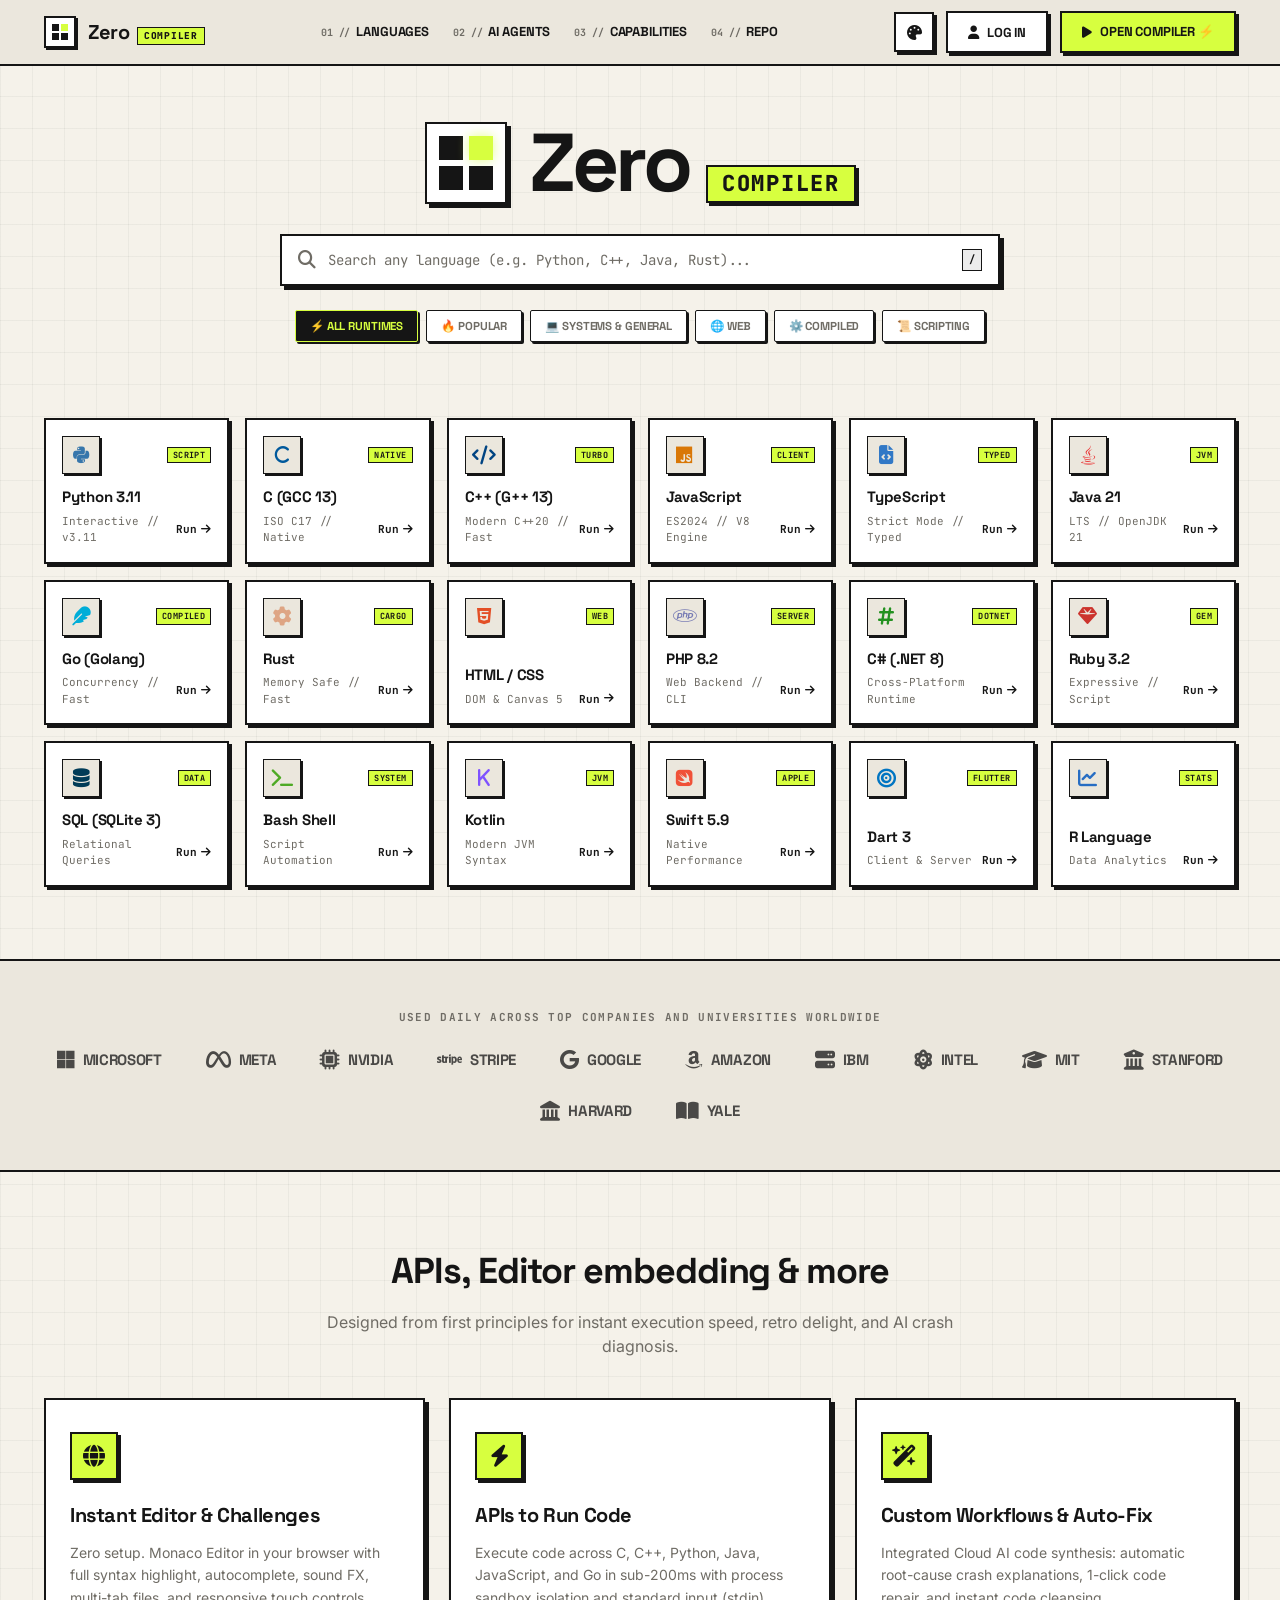
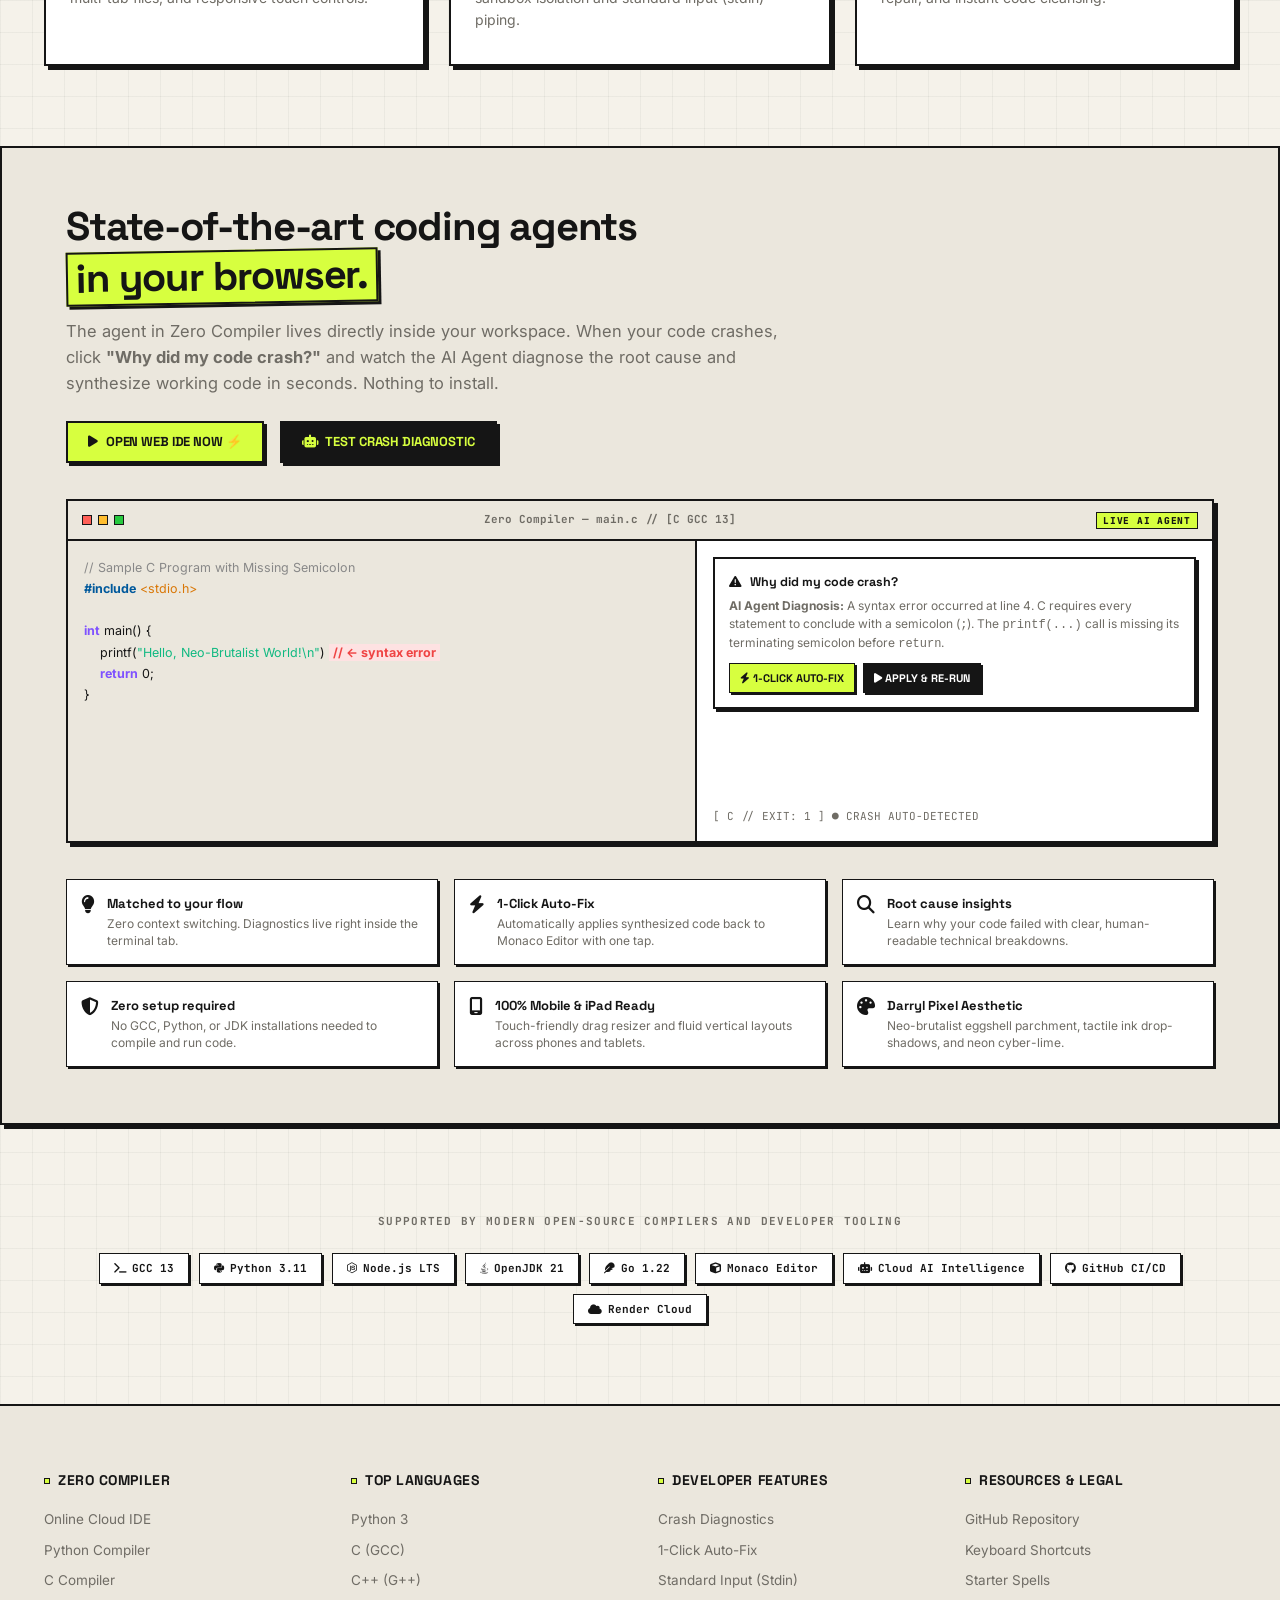
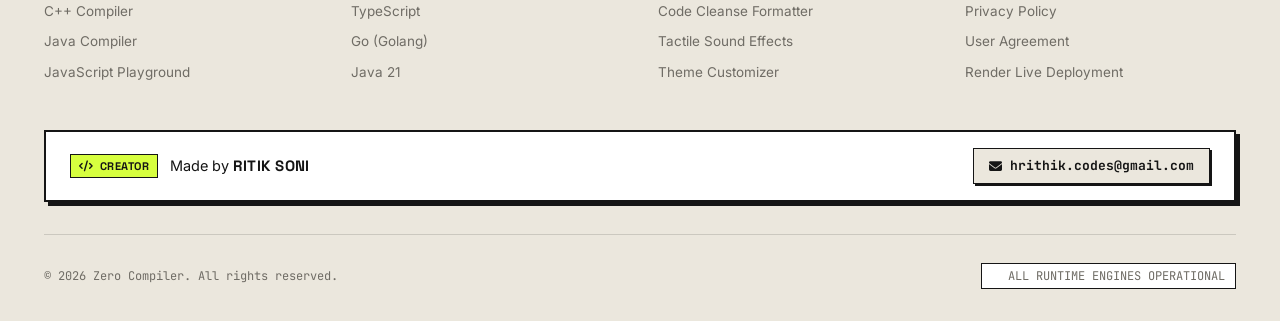
==== commit ac45ec08: "fix(vercel): eliminate immutable caching on CSS/JS and bump asset versions to v=4.0.0" ====
--- a/compiler/index.html
+++ b/compiler/index.html
@@ -13,8 +13,8 @@
     <!-- Font Awesome Icons (Non-Blocking) -->
     <link rel="stylesheet" href="https://cdnjs.cloudflare.com/ajax/libs/font-awesome/6.5.1/css/all.min.css" media="print" onload="this.media='all'">
     <noscript><link rel="stylesheet" href="https://cdnjs.cloudflare.com/ajax/libs/font-awesome/6.5.1/css/all.min.css"></noscript>
-    <link rel="stylesheet" href="style.css?v=3.6.0">
-    <link rel="stylesheet" href="home.css?v=3.6.0">
+    <link rel="stylesheet" href="style.css?v=4.0.0">
+    <link rel="stylesheet" href="home.css?v=4.0.0">
     <script src="theme.js"></script>
     <!-- Cloudflare Turnstile CAPTCHA (Free, Privacy-Preserving Bot Protection) -->
     <script src="https://challenges.cloudflare.com/turnstile/v0/api.js" async defer></script>
@@ -867,6 +867,6 @@
     <div class="retro-toast" id="toast"></div>
 
     <!-- Client Script -->
-    <script src="home.js?v=3.6.0"></script>
+    <script src="home.js?v=4.0.0"></script>
 </body>
 </html>
--- a/compiler/style.css
+++ b/compiler/style.css
@@ -60,34 +60,34 @@
 
 /* 🖤 Darryl Carbon (Dark Obsidian Mode) */
 [data-theme="darryl-carbon"] {
-    --color-bg-main: #121212;
-    --color-bg-surface: #181818;
-    --color-bg-elevated: #222222;
-    --color-bg-hover: #2b2b2b;
-
-    --color-fg-main: #f5f2ea;
-    --color-fg-muted: #a39e94;
-    --color-fg-subtle: #6f6c65;
-
-    --color-border: #383838;
-    --color-border-subtle: #262626;
-    --color-border-strong: #4a4a4a;
+    --color-bg-main: #0c0e12;
+    --color-bg-surface: #13161c;
+    --color-bg-elevated: #1a1d24;
+    --color-bg-hover: #242832;
+
+    --color-fg-main: #f5f6f8;
+    --color-fg-muted: #9ba1b0;
+    --color-fg-subtle: #6c7280;
+
+    --color-border: #2e3340;
+    --color-border-subtle: #1c2028;
+    --color-border-strong: #42495b;
 
     --color-accent: #d7ff3f;
     --color-accent-soft: #273600;
-    --color-accent-fg: #151515;
-
-    --color-console-bg: #181818;
+    --color-accent-fg: #0b0f14;
+
+    --color-console-bg: #13161c;
     --color-console-fg: #d7ff3f;
-    --color-console-text: #f5f2ea;
-    --color-console-meta: #a39e94;
-    --color-console-banner-bg: #121212;
-    --color-console-banner-border: #383838;
-
-    --shadow-pixel-xs: 2px 2px 0px #000000;
-    --shadow-pixel-sm: 3px 3px 0px #000000;
-    --shadow-pixel: 4px 4px 0px #000000;
-    --shadow-pixel-lg: 6px 6px 0px #000000;
+    --color-console-text: #f5f6f8;
+    --color-console-meta: #9ba1b0;
+    --color-console-banner-bg: #0c0e12;
+    --color-console-banner-border: #2e3340;
+
+    --shadow-pixel-xs: 2px 2px 0px #040507;
+    --shadow-pixel-sm: 3px 3px 0px #040507;
+    --shadow-pixel: 4px 4px 0px #040507;
+    --shadow-pixel-lg: 6px 6px 0px #040507;
 }
 
 /* 🔮 Cyberpunk Void */
--- a/compiler/home.css
+++ b/compiler/home.css
@@ -590,7 +590,7 @@
 .lang-card:hover {
     transform: translate(-3px, -3px);
     box-shadow: var(--shadow-pixel);
-    background: #ffffff;
+    background: var(--color-bg-hover);
     border-color: var(--color-fg-main);
 }
 
@@ -865,7 +865,7 @@
 .mockup-code-pane {
     padding: 16px;
     border-right: 2px solid var(--color-border);
-    background: #ffffff;
+    background: var(--color-bg-surface);
     font-family: var(--font-code);
     font-size: 12.5px;
     line-height: 1.7;
@@ -882,7 +882,7 @@
 
 .mockup-diag-card {
     padding: 14px;
-    background: #ffffff;
+    background: var(--color-bg-elevated);
     border: 2px solid var(--color-border);
     box-shadow: 3px 3px 0px var(--color-border);
     margin-bottom: 12px;
@@ -1275,3 +1275,359 @@
         font-size: 11.5px;
     }
 }
+
+/* ==========================================================================
+   12. DEDICATED DARK THEME (DARRYL-CARBON) HIGH-CONTRAST REFINEMENTS
+   ========================================================================== */
+[data-theme="darryl-carbon"] body.home-page {
+    background-color: #0b0d11 !important;
+    background-image:
+        linear-gradient(to right, rgba(255, 255, 255, 0.05) 1px, transparent 1px),
+        linear-gradient(to bottom, rgba(255, 255, 255, 0.05) 1px, transparent 1px) !important;
+    background-size: 32px 32px !important;
+}
+
+/* Navigation */
+[data-theme="darryl-carbon"] .home-nav {
+    background: #111319;
+    border-bottom: 2px solid #282d3b;
+}
+
+[data-theme="darryl-carbon"] .pixel-brand-mark {
+    background: #171a22;
+    border: 2px solid #323849;
+    box-shadow: 2px 2px 0px #040507;
+}
+
+[data-theme="darryl-carbon"] .pixel-brand-mark .pixel-sq {
+    background: #e6e9f2;
+}
+
+[data-theme="darryl-carbon"] .pixel-brand-mark .pixel-sq.sq-2 {
+    background: var(--color-accent);
+}
+
+[data-theme="darryl-carbon"] .brand-title {
+    color: #ffffff;
+}
+
+[data-theme="darryl-carbon"] .nav-link {
+    color: #9ba3b5;
+}
+
+[data-theme="darryl-carbon"] .nav-link:hover {
+    color: #ffffff;
+}
+
+[data-theme="darryl-carbon"] .pixel-btn {
+    background: #171a22;
+    color: #f5f6f8;
+    border: 1.5px solid #2e3444;
+    box-shadow: 2px 2px 0px #040507;
+}
+
+[data-theme="darryl-carbon"] .pixel-btn:hover {
+    background: #222632;
+    border-color: #40485c;
+    box-shadow: 3px 3px 0px #040507;
+    color: #ffffff;
+}
+
+[data-theme="darryl-carbon"] .pixel-btn.btn-primary-neon {
+    background: var(--color-accent);
+    color: #0b0f14;
+    border: 2px solid #0b0f14;
+    box-shadow: 3px 3px 0px #040507;
+    font-weight: 800;
+}
+
+[data-theme="darryl-carbon"] .pixel-btn.btn-primary-neon:hover {
+    background: #e6ff70;
+    box-shadow: 4px 4px 0px #040507;
+}
+
+/* Centerpiece Logo */
+[data-theme="darryl-carbon"] .hero-pixel-mark-interactive {
+    background: #151820;
+    border: 2.5px solid #303646;
+    box-shadow: 4px 4px 0px #040507;
+}
+
+[data-theme="darryl-carbon"] .hero-pixel-mark-interactive:hover {
+    border-color: var(--color-accent);
+    box-shadow: 6px 6px 0px #040507;
+}
+
+[data-theme="darryl-carbon"] .hero-pixel-sq {
+    background: #e4e7ee;
+}
+
+[data-theme="darryl-carbon"] .hero-pixel-sq.sq-2,
+[data-theme="darryl-carbon"] .hero-pixel-sq.active-lime {
+    background: var(--color-accent) !important;
+    box-shadow: 0 0 14px rgba(215, 255, 63, 0.65);
+}
+
+[data-theme="darryl-carbon"] .hero-brand-title {
+    color: #ffffff;
+}
+
+/* Search Bar */
+[data-theme="darryl-carbon"] .hero-search-bar {
+    background: #151820;
+    border: 2px solid #2e3444;
+    box-shadow: 4px 4px 0px #040507;
+}
+
+[data-theme="darryl-carbon"] .hero-search-bar:focus-within {
+    border-color: var(--color-accent);
+    box-shadow: 4px 4px 0px var(--color-accent);
+}
+
+[data-theme="darryl-carbon"] .hero-search-input {
+    color: #ffffff;
+}
+
+[data-theme="darryl-carbon"] .hero-search-input::placeholder {
+    color: #727a8c;
+}
+
+[data-theme="darryl-carbon"] .hero-search-icon {
+    color: #8b93a5;
+}
+
+[data-theme="darryl-carbon"] .search-shortcut {
+    background: #20242e;
+    border: 1px solid #333948;
+    color: #9da5b6;
+}
+
+/* Filter Chips */
+[data-theme="darryl-carbon"] .filter-chip {
+    background: #151820;
+    border: 1.5px solid #2c3240;
+    color: #c9cfdc;
+    box-shadow: 2px 2px 0px #040507;
+}
+
+[data-theme="darryl-carbon"] .filter-chip:hover {
+    background: #202532;
+    border-color: var(--color-accent);
+    color: #ffffff;
+}
+
+[data-theme="darryl-carbon"] .filter-chip.active {
+    background: var(--color-accent);
+    color: #0b0f14;
+    border-color: var(--color-accent);
+    box-shadow: 3px 3px 0px #040507;
+    font-weight: 800;
+}
+
+/* Language Cards */
+[data-theme="darryl-carbon"] .lang-card {
+    background: #14171e;
+    border: 2px solid #292e3a;
+    box-shadow: 3px 3px 0px #040507;
+    color: #f5f6f8;
+}
+
+[data-theme="darryl-carbon"] .lang-card:hover {
+    background: #1c202a;
+    border-color: var(--color-accent);
+    box-shadow: 5px 5px 0px #040507;
+}
+
+[data-theme="darryl-carbon"] .lang-card-icon {
+    background: #1a1d26;
+    border: 1.5px solid #2d3340;
+    box-shadow: 2px 2px 0px #040507;
+}
+
+[data-theme="darryl-carbon"] .lang-card-name {
+    color: #ffffff;
+}
+
+[data-theme="darryl-carbon"] .lang-card-footer {
+    color: #949cb2;
+}
+
+[data-theme="darryl-carbon"] .lang-launch-arrow {
+    color: #ffffff;
+}
+
+[data-theme="darryl-carbon"] .lang-card:hover .lang-launch-arrow {
+    color: var(--color-accent);
+}
+
+/* Trusted Section */
+[data-theme="darryl-carbon"] .trusted-section {
+    background: #0d0f14;
+    border-top: 2px solid #252932;
+    border-bottom: 2px solid #252932;
+}
+
+[data-theme="darryl-carbon"] .company-logo-item {
+    color: #8c93a4;
+}
+
+[data-theme="darryl-carbon"] .company-logo-item:hover {
+    color: #ffffff;
+}
+
+/* Feature Cards */
+[data-theme="darryl-carbon"] .feature-card {
+    background: #14171e;
+    border: 2px solid #292e3a;
+    box-shadow: 4px 4px 0px #040507;
+}
+
+[data-theme="darryl-carbon"] .feature-card:hover {
+    background: #1b1e27;
+    border-color: #3f4657;
+    box-shadow: 6px 6px 0px #040507;
+}
+
+[data-theme="darryl-carbon"] .feature-title {
+    color: #ffffff;
+}
+
+[data-theme="darryl-carbon"] .feature-text {
+    color: #9ba1b2;
+}
+
+/* Agent Showcase */
+[data-theme="darryl-carbon"] .agent-showcase-section {
+    background: #101217;
+    border: 2px solid #292e3a;
+    box-shadow: 4px 4px 0px #040507;
+}
+
+[data-theme="darryl-carbon"] .agent-showcase-title {
+    color: #ffffff;
+}
+
+[data-theme="darryl-carbon"] .agent-showcase-desc {
+    color: #9ba1b2;
+}
+
+[data-theme="darryl-carbon"] .mockup-ide-frame {
+    border: 2px solid #292e3a;
+    box-shadow: 4px 4px 0px #040507;
+}
+
+[data-theme="darryl-carbon"] .mockup-ide-header {
+    background: #161920;
+    border-bottom: 2px solid #292e3a;
+}
+
+[data-theme="darryl-carbon"] .mockup-code-pane {
+    background: #0a0c10;
+    border-right: 2px solid #292e3a;
+    color: #e6e9f0;
+}
+
+[data-theme="darryl-carbon"] .mockup-terminal-pane {
+    background: #12151c;
+}
+
+[data-theme="darryl-carbon"] .mockup-diag-card {
+    background: #1a1e28;
+    border: 2px solid #2e3544;
+    box-shadow: 3px 3px 0px #040507;
+}
+
+[data-theme="darryl-carbon"] .mockup-diag-header {
+    color: #ff556f;
+}
+
+[data-theme="darryl-carbon"] .mockup-diag-text {
+    color: #cfd5e4;
+}
+
+[data-theme="darryl-carbon"] .spec-badge-card {
+    background: #14171e;
+    border: 1.5px solid #292e3a;
+    box-shadow: 2px 2px 0px #040507;
+}
+
+[data-theme="darryl-carbon"] .spec-badge-icon {
+    color: var(--color-accent);
+}
+
+[data-theme="darryl-carbon"] .spec-badge-title {
+    color: #ffffff;
+}
+
+[data-theme="darryl-carbon"] .spec-badge-desc {
+    color: #9ba1b2;
+}
+
+/* Ecosystem Band */
+[data-theme="darryl-carbon"] .ecosystem-band {
+    background: #0d0f14;
+    border-top: 2px solid #252932;
+    border-bottom: 2px solid #252932;
+}
+
+[data-theme="darryl-carbon"] .eco-chip {
+    background: #14171e;
+    border: 1.5px solid #292e3a;
+    color: #d1d5e2;
+    box-shadow: 2px 2px 0px #040507;
+}
+
+/* Creator Box */
+[data-theme="darryl-carbon"] .creator-box {
+    background: #14171e;
+    border: 2px solid #292e3a;
+    box-shadow: 4px 4px 0px #040507;
+}
+
+[data-theme="darryl-carbon"] .creator-name,
+[data-theme="darryl-carbon"] .creator-name strong {
+    color: #ffffff;
+}
+
+[data-theme="darryl-carbon"] .creator-email-link {
+    background: #1a1e28;
+    border-color: #2e3544;
+    color: #ffffff;
+    box-shadow: 2px 2px 0px #040507;
+}
+
+[data-theme="darryl-carbon"] .creator-email-link:hover {
+    background: var(--color-accent);
+    color: #0b0f14;
+    border-color: var(--color-accent);
+}
+
+/* Footer */
+[data-theme="darryl-carbon"] .home-footer {
+    background: #090a0d;
+    border-top: 2px solid #252932;
+}
+
+[data-theme="darryl-carbon"] .footer-col-title {
+    color: #ffffff;
+}
+
+[data-theme="darryl-carbon"] .footer-links a {
+    color: #9ba1b2;
+}
+
+[data-theme="darryl-carbon"] .footer-links a:hover {
+    color: var(--color-accent);
+}
+
+[data-theme="darryl-carbon"] .footer-bottom-bar {
+    border-top: 1.5px solid #252932;
+    color: #727a8c;
+}
+
+[data-theme="darryl-carbon"] .footer-status-pill {
+    background: #14171e;
+    border-color: #292e3a;
+    color: #9ba1b2;
+}
+
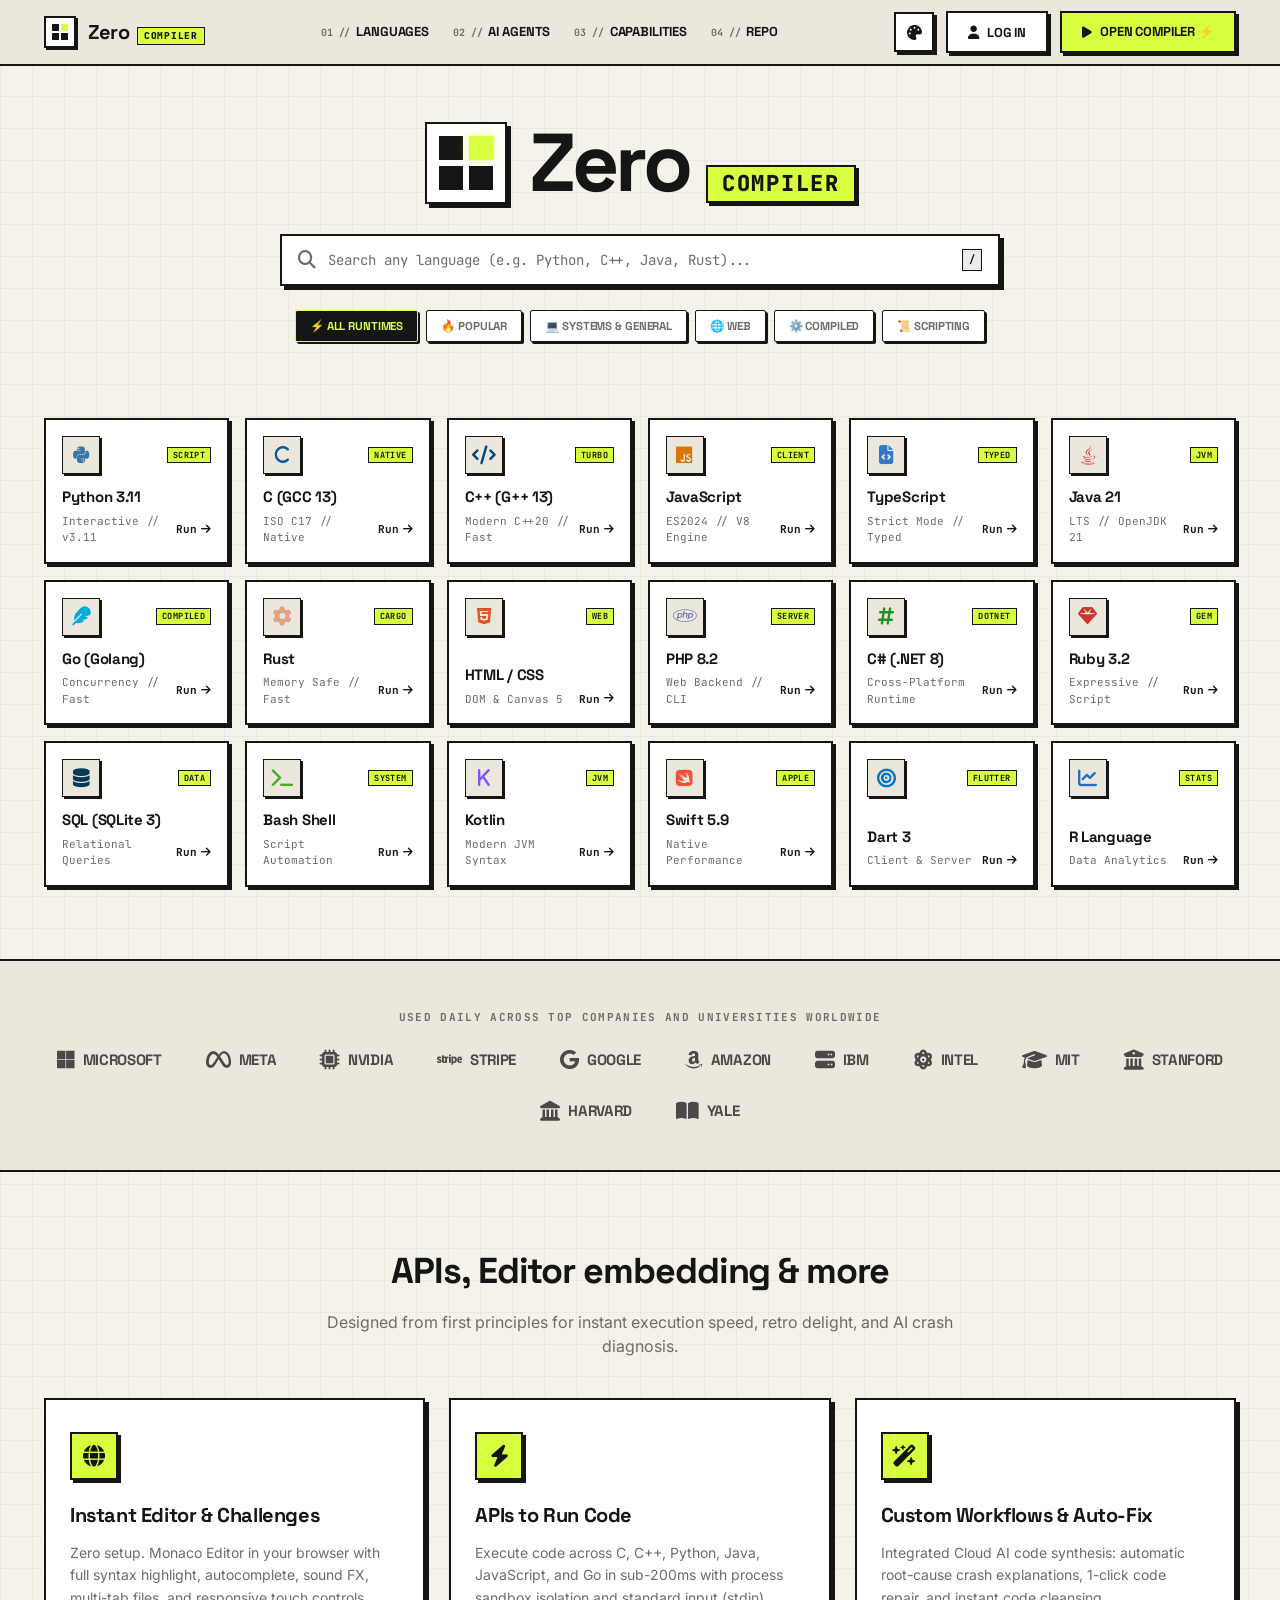
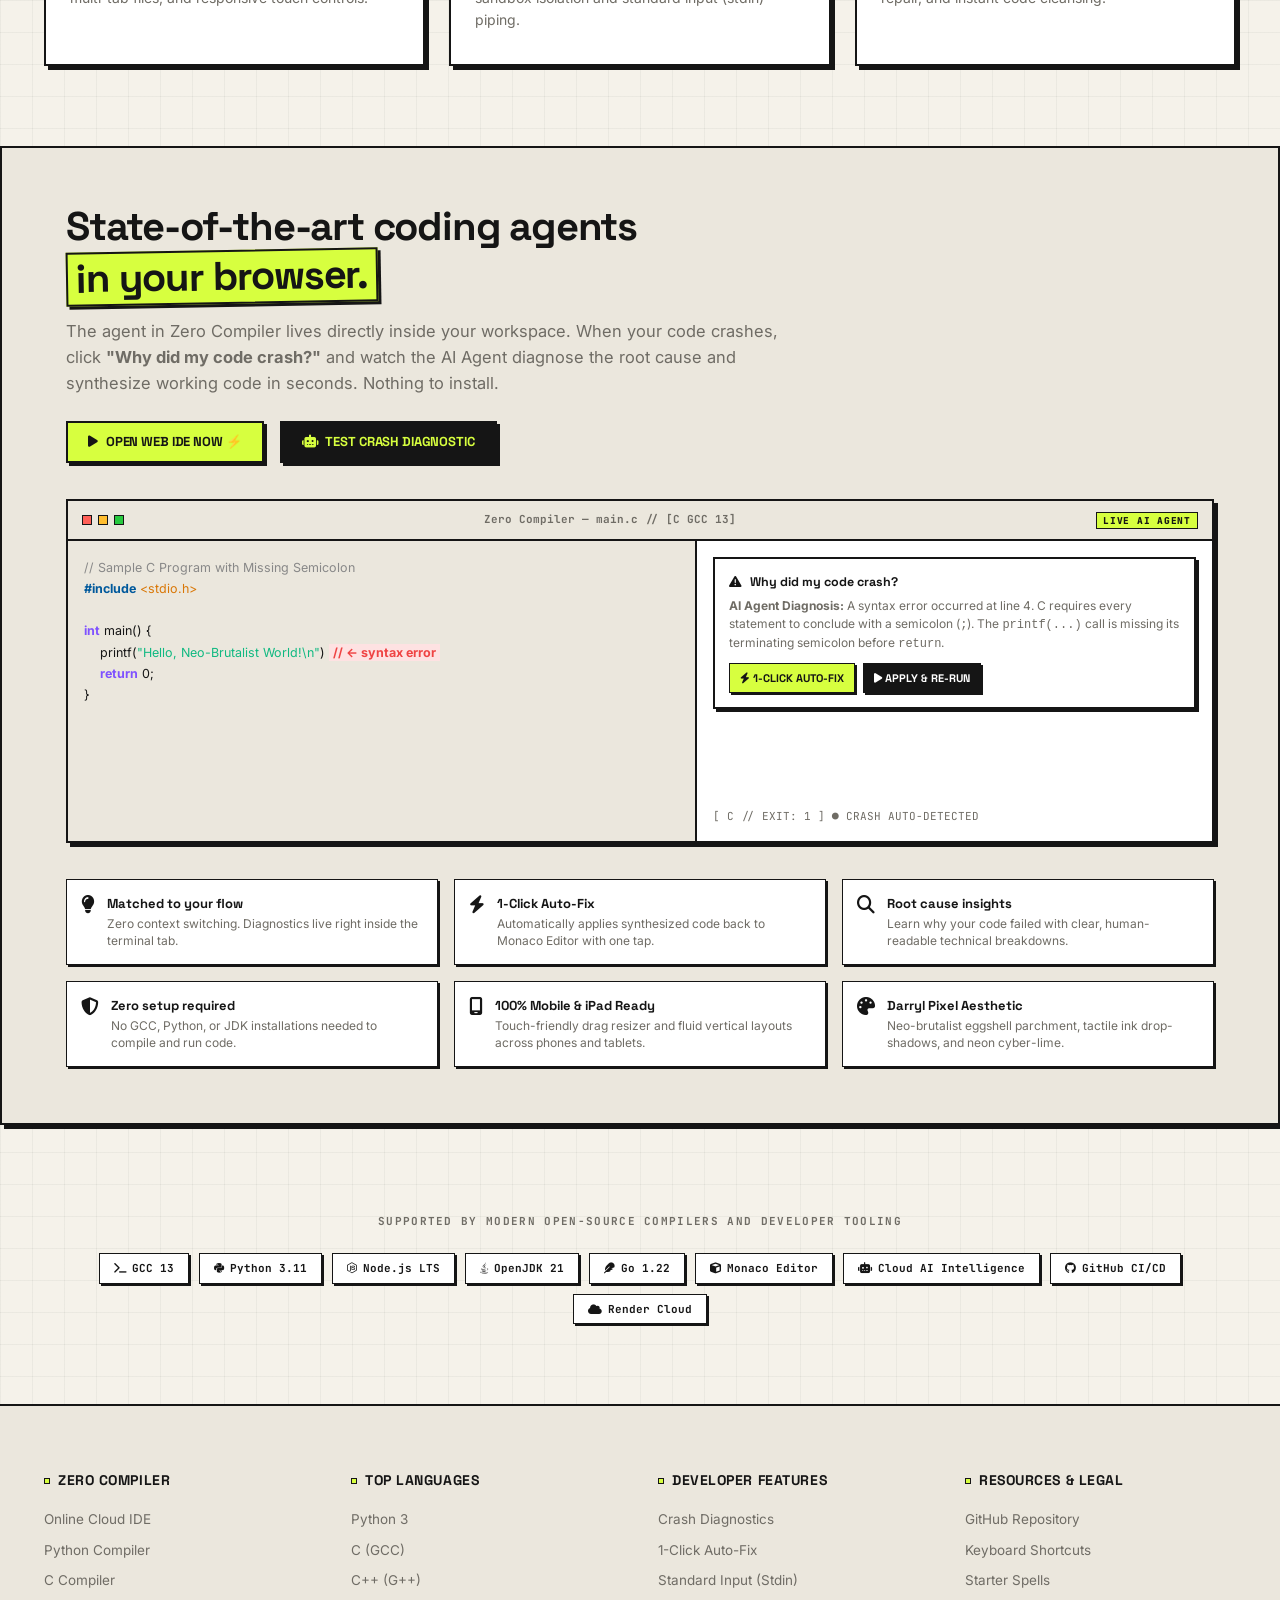
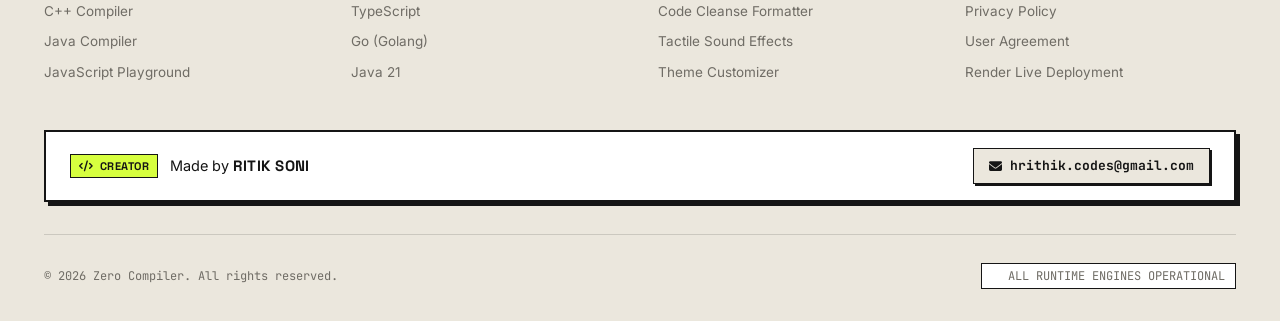
==== commit 340eb059: "feat: keep only White and Black themes, fix Auth0 AMD loader conflict and dark mode dropdown contras" ====
--- a/compiler/index.html
+++ b/compiler/index.html
@@ -13,9 +13,9 @@
     <!-- Font Awesome Icons (Non-Blocking) -->
     <link rel="stylesheet" href="https://cdnjs.cloudflare.com/ajax/libs/font-awesome/6.5.1/css/all.min.css" media="print" onload="this.media='all'">
     <noscript><link rel="stylesheet" href="https://cdnjs.cloudflare.com/ajax/libs/font-awesome/6.5.1/css/all.min.css"></noscript>
-    <link rel="stylesheet" href="style.css?v=4.0.0">
-    <link rel="stylesheet" href="home.css?v=4.0.0">
-    <script src="theme.js"></script>
+    <link rel="stylesheet" href="style.css?v=4.0.1">
+    <link rel="stylesheet" href="home.css?v=4.0.1">
+    <script src="theme.js?v=4.0.1"></script>
     <!-- Cloudflare Turnstile CAPTCHA (Free, Privacy-Preserving Bot Protection) -->
     <script src="https://challenges.cloudflare.com/turnstile/v0/api.js" async defer></script>
     <!-- Official Google Identity Services (Detects active browser Google session) -->
@@ -867,6 +867,6 @@
     <div class="retro-toast" id="toast"></div>
 
     <!-- Client Script -->
-    <script src="home.js?v=4.0.0"></script>
+    <script src="home.js?v=4.0.1"></script>
 </body>
 </html>
--- a/compiler/style.css
+++ b/compiler/style.css
@@ -15,7 +15,7 @@
    ========================================================================== */
 
 :root,
-[data-theme="darryl-cream"] {
+html[data-theme="darryl-cream"] {
     --font-display: 'Space Grotesk', -apple-system, BlinkMacSystemFont, sans-serif;
     --font-sans: 'Inter', -apple-system, BlinkMacSystemFont, sans-serif;
     --font-mono: 'DM Mono', 'JetBrains Mono', Consolas, monospace;
@@ -59,7 +59,7 @@
 }
 
 /* 🖤 Darryl Carbon (Dark Obsidian Mode) */
-[data-theme="darryl-carbon"] {
+html[data-theme="darryl-carbon"] {
     --color-bg-main: #0c0e12;
     --color-bg-surface: #13161c;
     --color-bg-elevated: #1a1d24;
@@ -90,92 +90,6 @@
     --shadow-pixel-lg: 6px 6px 0px #040507;
 }
 
-/* 🔮 Cyberpunk Void */
-[data-theme="darryl-cyberpunk"] {
-    --color-bg-main: #0b0813;
-    --color-bg-surface: #130f21;
-    --color-bg-elevated: #1e1735;
-    --color-bg-hover: #2a204a;
-
-    --color-fg-main: #f0e6ff;
-    --color-fg-muted: #a494c4;
-    --color-fg-subtle: #6c5f85;
-
-    --color-border: #ff007f;
-    --color-border-subtle: #3a225c;
-    --color-border-strong: #ff007f;
-
-    --color-accent: #00ffcc;
-    --color-accent-soft: #00382d;
-    --color-accent-fg: #0b0813;
-
-    --color-console-bg: #07050d;
-    --color-console-fg: #00ffcc;
-    --color-console-text: #e0d7ff;
-
-    --shadow-pixel-xs: 2px 2px 0px #ff007f;
-    --shadow-pixel-sm: 3px 3px 0px #ff007f;
-    --shadow-pixel: 4px 4px 0px #ff007f;
-    --shadow-pixel-lg: 6px 6px 0px #000000;
-}
-
-/* 🟩 Matrix Terminal */
-[data-theme="darryl-matrix"] {
-    --color-bg-main: #040d06;
-    --color-bg-surface: #0a180d;
-    --color-bg-elevated: #0f2615;
-    --color-bg-hover: #16361e;
-
-    --color-fg-main: #b8fbc8;
-    --color-fg-muted: #5e9e6c;
-    --color-fg-subtle: #3b6645;
-
-    --color-border: #00ff41;
-    --color-border-subtle: #133a1d;
-    --color-border-strong: #00ff41;
-
-    --color-accent: #00ff41;
-    --color-accent-soft: #063812;
-    --color-accent-fg: #040d06;
-
-    --color-console-bg: #020703;
-    --color-console-fg: #00ff41;
-    --color-console-text: #b8fbc8;
-
-    --shadow-pixel-xs: 2px 2px 0px #00ff41;
-    --shadow-pixel-sm: 3px 3px 0px #00ff41;
-    --shadow-pixel: 4px 4px 0px #00ff41;
-    --shadow-pixel-lg: 6px 6px 0px #000000;
-}
-
-/* 🌸 Brutalist Bubblegum */
-[data-theme="darryl-bubblegum"] {
-    --color-bg-main: #fef0f5;
-    --color-bg-surface: #fbe0ed;
-    --color-bg-elevated: #ffffff;
-    --color-bg-hover: #f7c9e0;
-
-    --color-fg-main: #1f141b;
-    --color-fg-muted: #826678;
-    --color-fg-subtle: #bda3b3;
-
-    --color-border: #1f141b;
-    --color-border-subtle: #eec2d9;
-    --color-border-strong: #1f141b;
-
-    --color-accent: #ff60a8;
-    --color-accent-soft: #ffd6ea;
-    --color-accent-fg: #ffffff;
-
-    --color-console-bg: #1a1017;
-    --color-console-fg: #ff60a8;
-    --color-console-text: #fef0f5;
-
-    --shadow-pixel-xs: 2px 2px 0px #1f141b;
-    --shadow-pixel-sm: 3px 3px 0px #1f141b;
-    --shadow-pixel: 4px 4px 0px #1f141b;
-    --shadow-pixel-lg: 6px 6px 0px #1f141b;
-}
 
 /* ==========================================================================
    2. GLOBAL RESET & BASE GRID LAYOUT
@@ -538,6 +452,145 @@
 
 .dropdown-item.active .item-badge {
     color: var(--color-accent-fg);
+}
+
+/* Theme Palette Dropdown Specific Styling */
+#themeDropdownMenu {
+    min-width: 230px;
+    padding: 6px;
+    background: var(--color-bg-elevated);
+    border: 2px solid var(--color-border);
+    box-shadow: var(--shadow-pixel-lg);
+}
+
+#themeDropdownMenu .dropdown-header {
+    color: var(--color-fg-muted);
+    border-bottom: 1px solid var(--color-border-subtle);
+    font-size: 9px;
+    font-weight: 700;
+    letter-spacing: 0.12em;
+    padding: 4px 8px 6px 8px;
+    margin-bottom: 4px;
+}
+
+#themeDropdownMenu .dropdown-item {
+    display: flex;
+    align-items: center;
+    gap: 10px;
+    padding: 8px 12px;
+    font-family: var(--font-display);
+    font-size: 12px;
+    font-weight: 700;
+    color: var(--color-fg-main);
+    background: transparent;
+    border: 1.5px solid transparent;
+    cursor: pointer;
+    transition: all 0.1s ease;
+}
+
+#themeDropdownMenu .dropdown-item .theme-icon {
+    font-size: 14px;
+    display: inline-flex;
+    align-items: center;
+    justify-content: center;
+    width: 20px;
+    height: 20px;
+}
+
+#themeDropdownMenu .dropdown-item:hover {
+    background: var(--color-bg-hover);
+    border-color: var(--color-border);
+    color: var(--color-fg-main);
+}
+
+#themeDropdownMenu .dropdown-item.active {
+    background: var(--color-accent);
+    color: var(--color-accent-fg);
+    border-color: var(--color-border);
+    font-weight: 800;
+}
+
+/* 🖤 Darryl Carbon - High-Contrast Dark Mode Overrides */
+html[data-theme="darryl-carbon"] #themeDropdownMenu {
+    background: #13161c;
+    border-color: #2e3340;
+    box-shadow: 4px 4px 0px #040507;
+}
+
+html[data-theme="darryl-carbon"] #themeDropdownMenu .dropdown-header {
+    color: #9ba1b0;
+    border-bottom-color: #2e3340;
+}
+
+html[data-theme="darryl-carbon"] #themeDropdownMenu .dropdown-item {
+    color: #f5f6f8;
+    background: transparent;
+}
+
+html[data-theme="darryl-carbon"] #themeDropdownMenu .dropdown-item:hover {
+    background: #1a1d24;
+    border-color: #42495b;
+    color: #ffffff;
+}
+
+html[data-theme="darryl-carbon"] #themeDropdownMenu .dropdown-item.active {
+    background: #d7ff3f;
+    color: #0c0e12;
+    border-color: #d7ff3f;
+    font-weight: 800;
+}
+
+/* High-contrast Topbar Buttons in Dark Mode */
+html[data-theme="darryl-carbon"] .arcade-btn.btn-duck-ai {
+    background: #1a1d24;
+    color: #d7ff3f;
+    border-color: #3b4252;
+}
+
+html[data-theme="darryl-carbon"] .arcade-btn.btn-duck-ai:hover {
+    background: #252a34;
+    color: #ffffff;
+    border-color: #d7ff3f;
+}
+
+html[data-theme="darryl-carbon"] .arcade-btn.btn-mini {
+    background: #1a1d24;
+    color: #f5f6f8;
+    border-color: #2e3340;
+}
+
+html[data-theme="darryl-carbon"] .arcade-btn.btn-mini:hover {
+    background: #242832;
+    border-color: #42495b;
+}
+
+html[data-theme="darryl-carbon"] .arcade-btn.btn-fix-neon {
+    background: #1a1d24;
+    color: #fbbf24;
+    border-color: #2e3340;
+}
+
+html[data-theme="darryl-carbon"] .arcade-btn.btn-fix-neon:hover {
+    background: #242832;
+    color: #fde047;
+    border-color: #fbbf24;
+}
+
+html[data-theme="darryl-carbon"] .arcade-btn.btn-icon-round {
+    background: #1a1d24;
+    color: #f5f6f8;
+    border-color: #2e3340;
+}
+
+html[data-theme="darryl-carbon"] .arcade-btn.btn-icon-round:hover {
+    background: #242832;
+    border-color: #42495b;
+}
+
+html[data-theme="darryl-carbon"] .arcade-btn.btn-icon-round.active {
+    background: #d7ff3f;
+    color: #0c0e12;
+    border-color: #d7ff3f;
 }
 
 .pixel-dot {
@@ -2556,9 +2609,7 @@
     border-color: #cf222e;
 }
 
-[data-theme="terminal-dark"] .neo-auth-alert.error,
-[data-theme="cyber-slate"] .neo-auth-alert.error,
-[data-theme="dracula"] .neo-auth-alert.error {
+[data-theme="darryl-carbon"] .neo-auth-alert.error {
     background: rgba(255, 68, 68, 0.15);
     color: #ff6b6b;
     border-color: #ff6b6b;
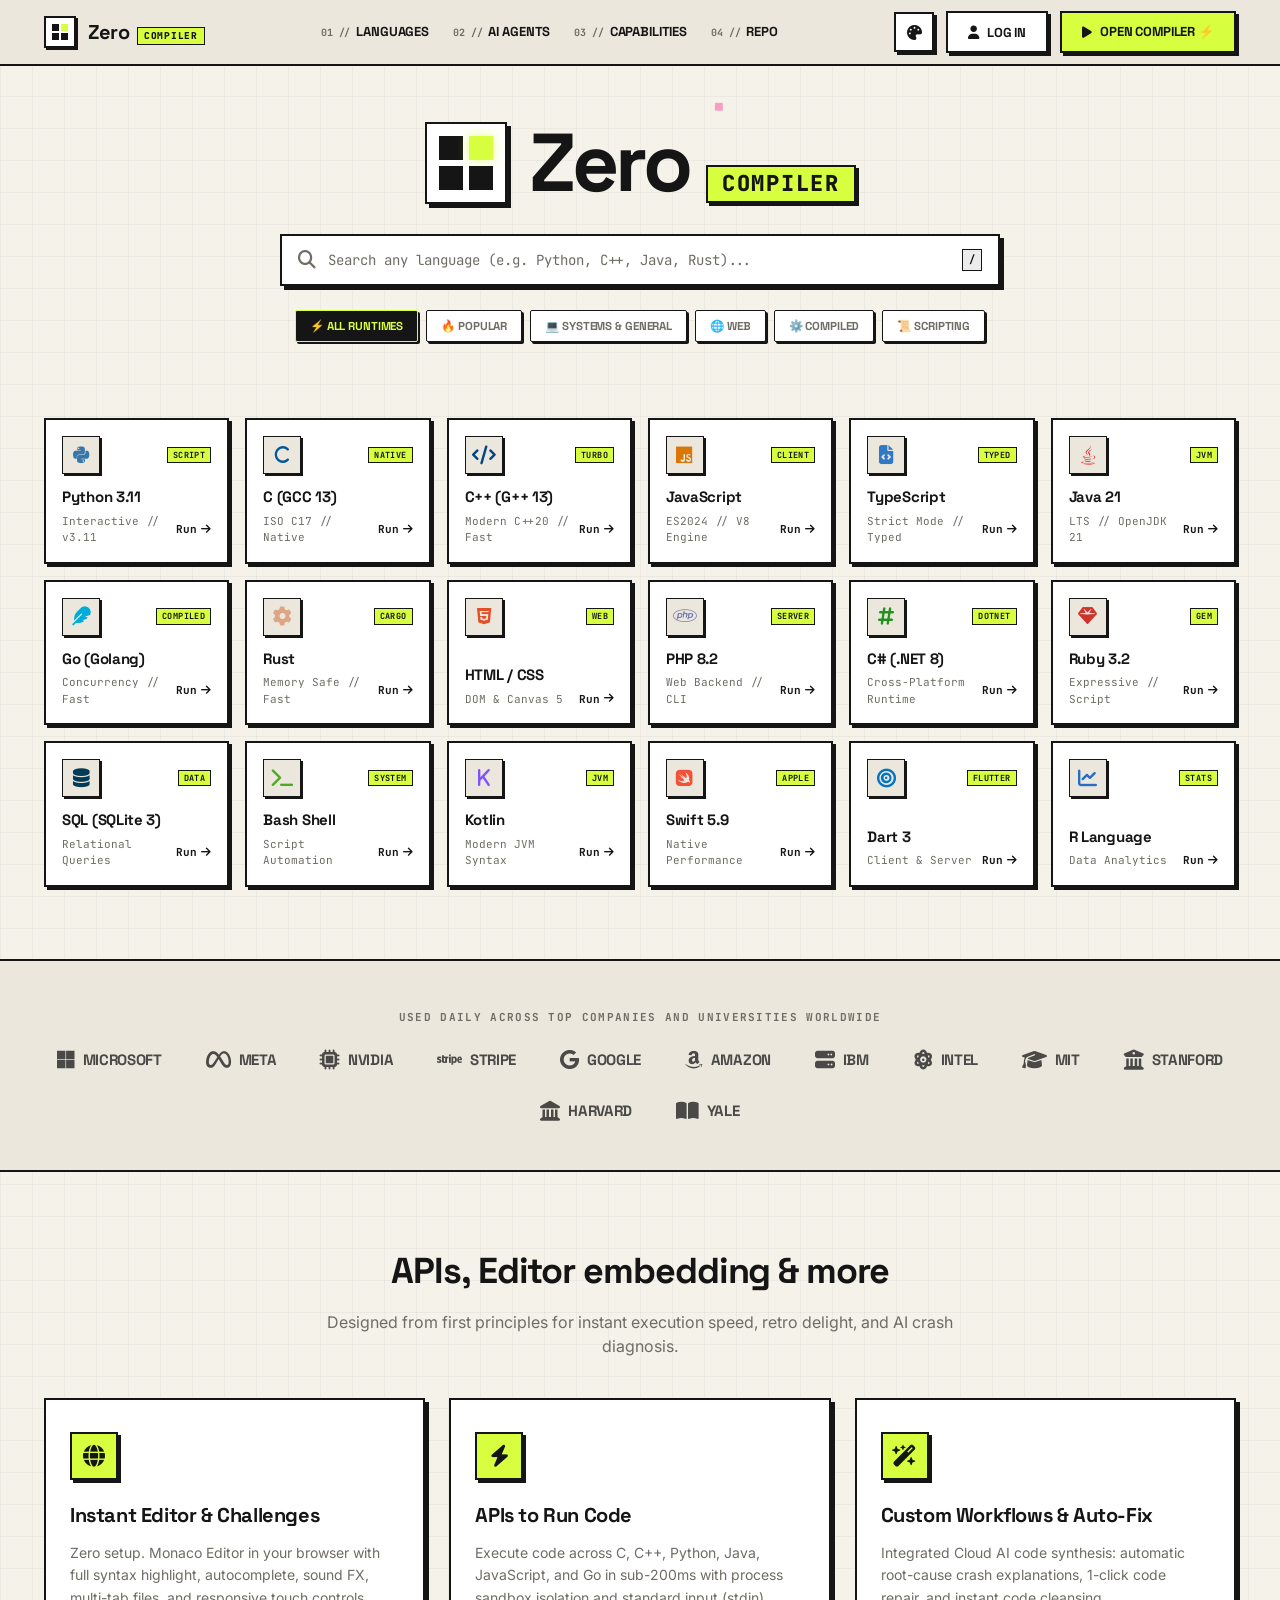
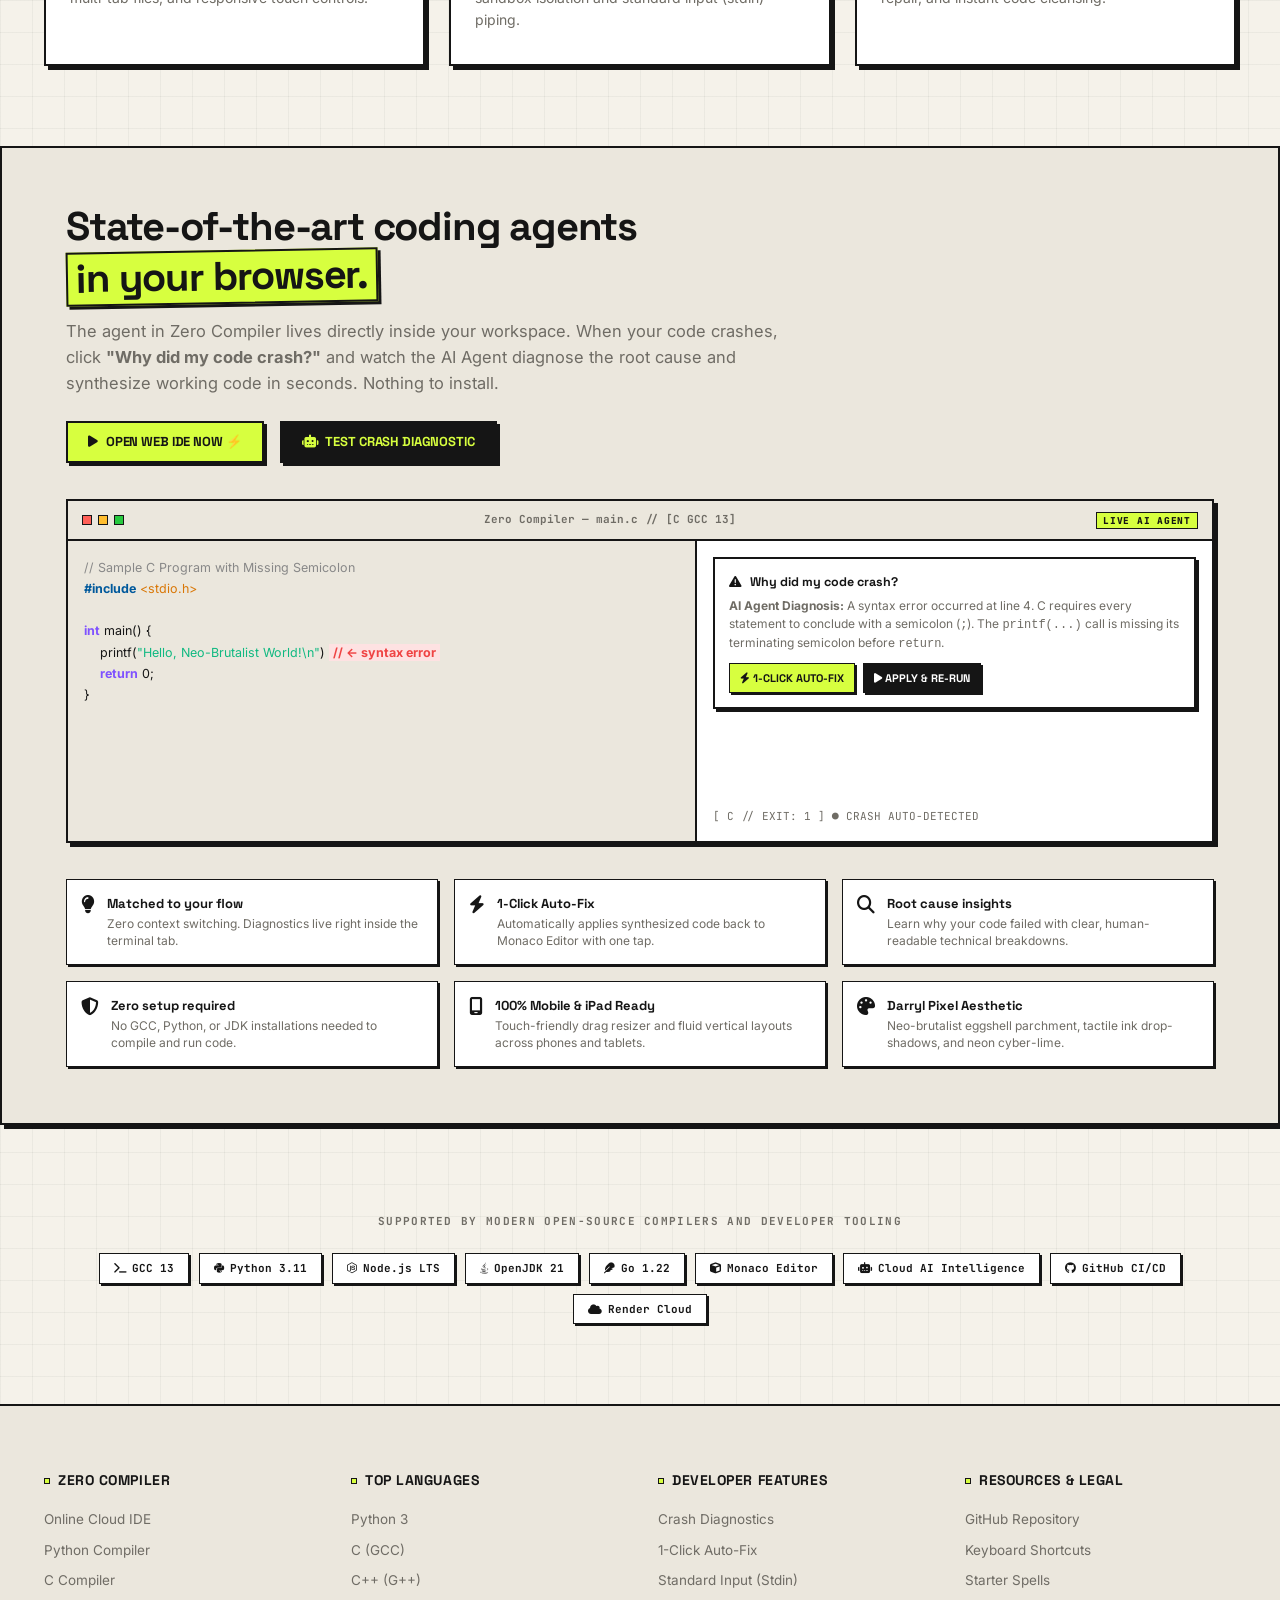
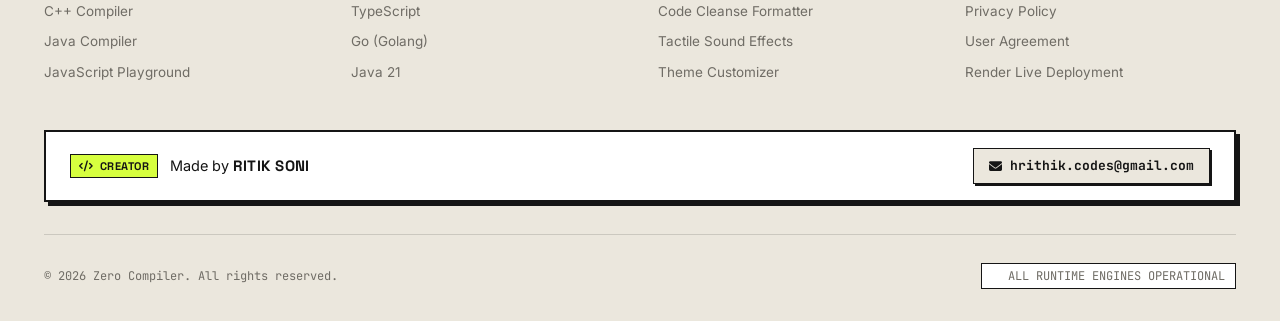
==== commit 34c61b8d: "Fix sign-out button styling and add interactive terminal input with real-time streaming" ====
--- a/compiler/index.html
+++ b/compiler/index.html
@@ -73,7 +73,7 @@
                             <span>Open Cloud IDE</span>
                         </a>
                         <div class="dropdown-divider"></div>
-                        <button class="dropdown-item dropdown-logout" id="btnHomeLogout">
+                        <button type="button" class="dropdown-item dropdown-logout" id="btnHomeLogout">
                             <i class="fa-solid fa-arrow-right-from-bracket"></i>
                             <span>Sign Out</span>
                         </button>
--- a/compiler/style.css
+++ b/compiler/style.css
@@ -420,19 +420,35 @@
     display: flex;
     align-items: center;
     gap: 8px;
+    width: 100%;
     padding: 7px 10px;
     font-family: var(--font-sans);
     font-size: 12px;
     font-weight: 600;
     color: var(--color-fg-main);
+    background: transparent;
     cursor: pointer;
     border: 1px solid transparent;
+    box-sizing: border-box;
+    text-align: left;
+    text-decoration: none;
+    appearance: none;
+    -webkit-appearance: none;
+    outline: none;
     transition: background-color 0.08s ease, border-color 0.08s ease;
 }
 
 .dropdown-item:hover {
     background: var(--color-bg-surface);
     border-color: var(--color-border);
+}
+
+.dropdown-divider {
+    height: 1px;
+    background: var(--color-border-subtle);
+    margin: 4px 0;
+    width: 100%;
+    box-sizing: border-box;
 }
 
 .dropdown-item.active {
@@ -1528,6 +1544,89 @@
 .out-info {
     color: var(--color-console-meta);
     font-style: italic;
+}
+
+/* Interactive Terminal Input Prompt */
+.terminal-interactive-bar {
+    display: flex;
+    align-items: center;
+    gap: 8px;
+    margin-top: 8px;
+    padding: 6px 10px;
+    background: rgba(0, 0, 0, 0.4);
+    border: 1.5px solid var(--color-border);
+    box-shadow: var(--shadow-pixel-xs);
+    border-radius: 4px;
+}
+
+.term-prompt-caret {
+    font-family: var(--font-mono);
+    color: var(--color-accent, #22c55e);
+    font-weight: 800;
+    font-size: 13px;
+    user-select: none;
+    animation: blink-caret 1s infinite;
+}
+
+@keyframes blink-caret {
+    0%, 100% { opacity: 1; }
+    50% { opacity: 0.3; }
+}
+
+.term-cli-input {
+    flex: 1;
+    background: transparent;
+    border: none;
+    outline: none;
+    color: var(--color-fg-main, #ffffff);
+    font-family: var(--font-mono);
+    font-size: 12.5px;
+    font-weight: 600;
+    padding: 2px 0;
+}
+
+.term-cli-input::placeholder {
+    color: var(--color-fg-muted);
+    font-size: 11px;
+    font-style: italic;
+}
+
+.term-send-btn {
+    background: var(--color-accent);
+    color: var(--color-accent-fg);
+    border: 1px solid var(--color-border);
+    padding: 3px 8px;
+    font-size: 10.5px;
+    font-family: var(--font-mono);
+    font-weight: 700;
+    cursor: pointer;
+    box-shadow: 1px 1px 0px var(--color-border);
+    border-radius: 3px;
+    transition: transform 0.08s ease;
+}
+
+.term-send-btn:hover {
+    transform: translate(-1px, -1px);
+}
+
+.term-send-btn:active {
+    transform: translate(1px, 1px);
+}
+
+.out-user-input {
+    color: #38bdf8;
+    font-weight: 700;
+    font-family: var(--font-mono);
+}
+
+.btn-run-quest.btn-stop-mode {
+    background: #ef4444 !important;
+    color: #ffffff !important;
+    border-color: #b91c1c !important;
+}
+
+.btn-run-quest.btn-stop-mode:hover {
+    background: #dc2626 !important;
 }
 
 /* 7.1.1 Crash Diagnostic & Why Did My Code Crash Engine */
@@ -2472,15 +2571,38 @@
     color: var(--color-fg-muted);
 }
 
-#btnAuthLogout, #btnHomeLogout {
-    cursor: pointer;
-    transition: background-color 0.1s ease, color 0.1s ease;
-}
-
-#btnAuthLogout:hover, #btnHomeLogout:hover {
+#btnAuthLogout, #btnHomeLogout, .dropdown-logout {
+    cursor: pointer;
+    width: 100%;
+    background: transparent !important;
+    color: #ef4444 !important;
+    font-family: var(--font-sans);
+    font-size: 12px;
+    font-weight: 700;
+    border: 1px solid transparent;
+    outline: none;
+    box-sizing: border-box;
+    text-align: left;
+    text-decoration: none;
+    appearance: none;
+    -webkit-appearance: none;
+    transition: background-color 0.1s ease, color 0.1s ease, border-color 0.1s ease;
+}
+
+#btnAuthLogout:hover, #btnHomeLogout:hover, .dropdown-logout:hover {
     background: rgba(239, 68, 68, 0.15) !important;
-    color: #dc2626 !important;
-    border-color: #dc2626 !important;
+    color: #ef4444 !important;
+    border-color: rgba(239, 68, 68, 0.3) !important;
+}
+
+#btnAuthLogout i, #btnHomeLogout i, .dropdown-logout i {
+    color: inherit;
+    font-size: 12px;
+    transition: transform 0.12s ease;
+}
+
+#btnAuthLogout:hover i, #btnHomeLogout:hover i, .dropdown-logout:hover i {
+    transform: translateX(2px);
 }
 
 /* Zero Compiler Neo-Brutalist Auth Modal */
